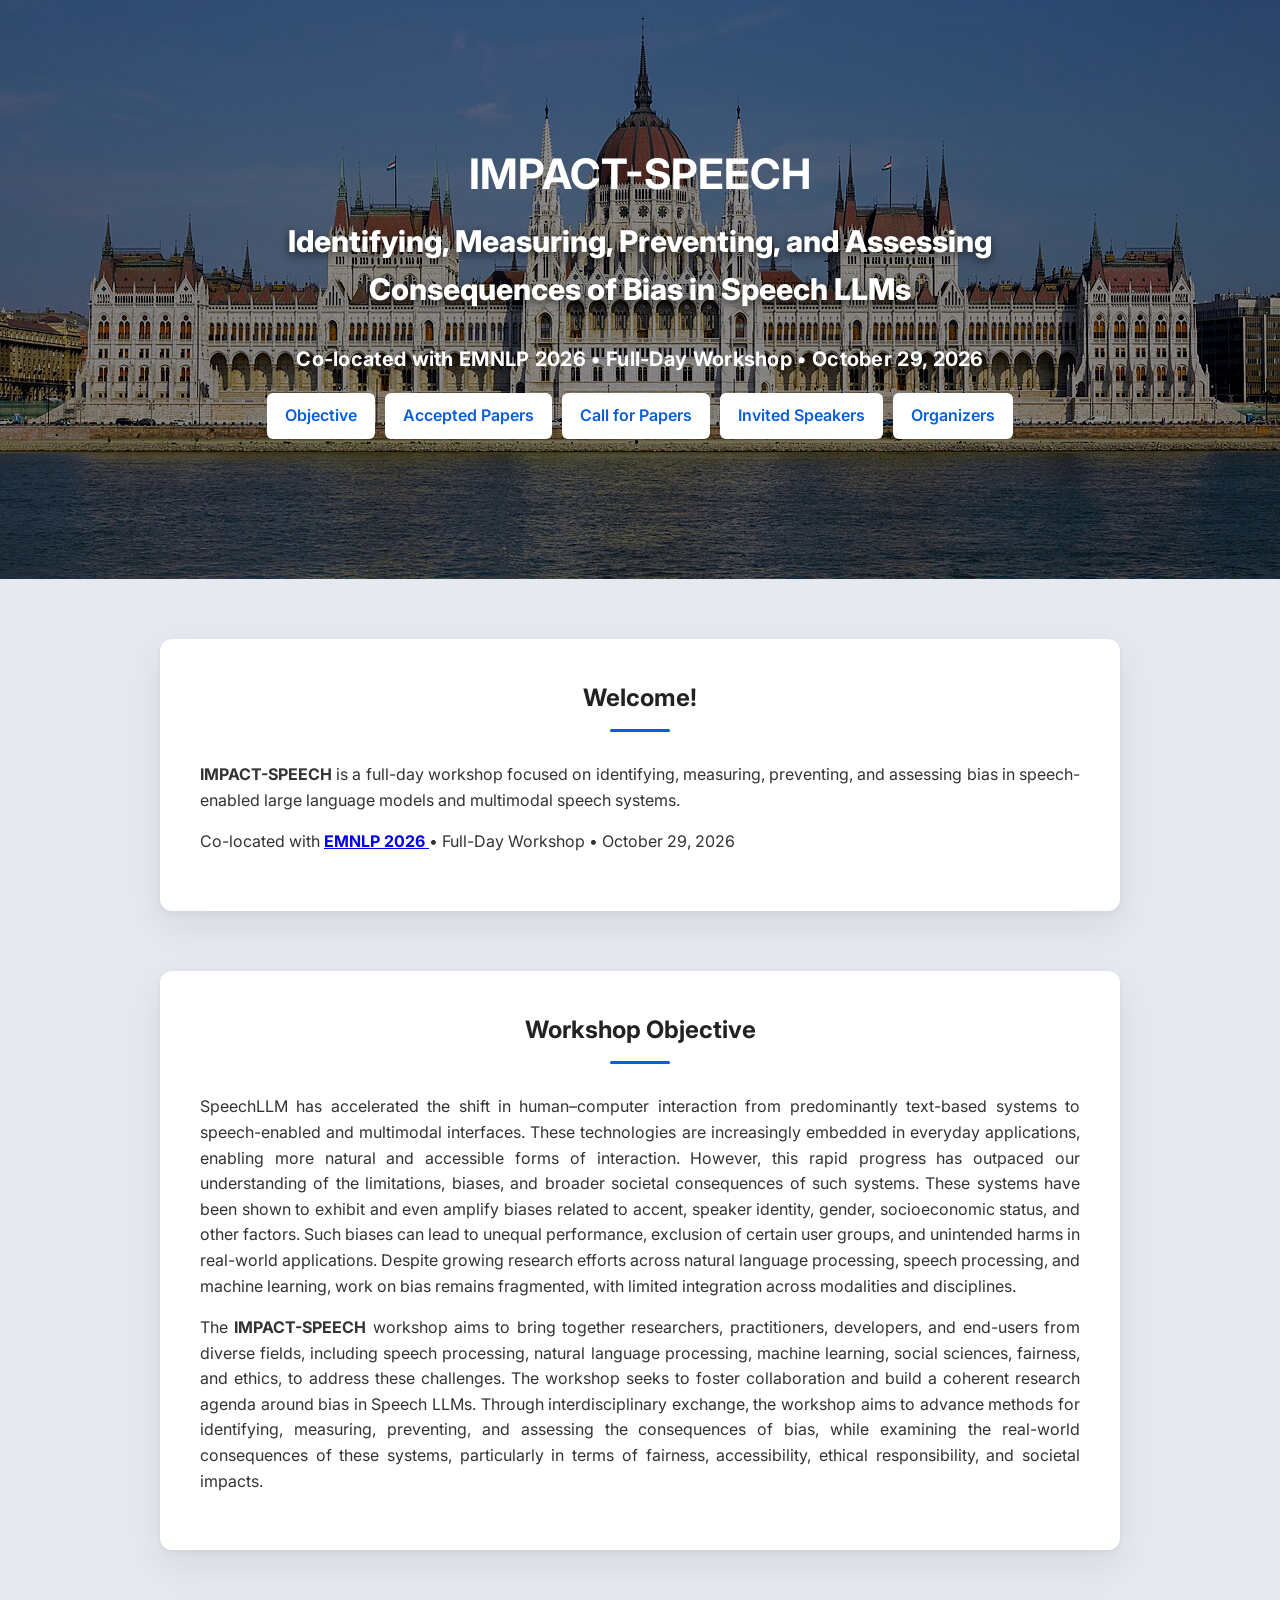
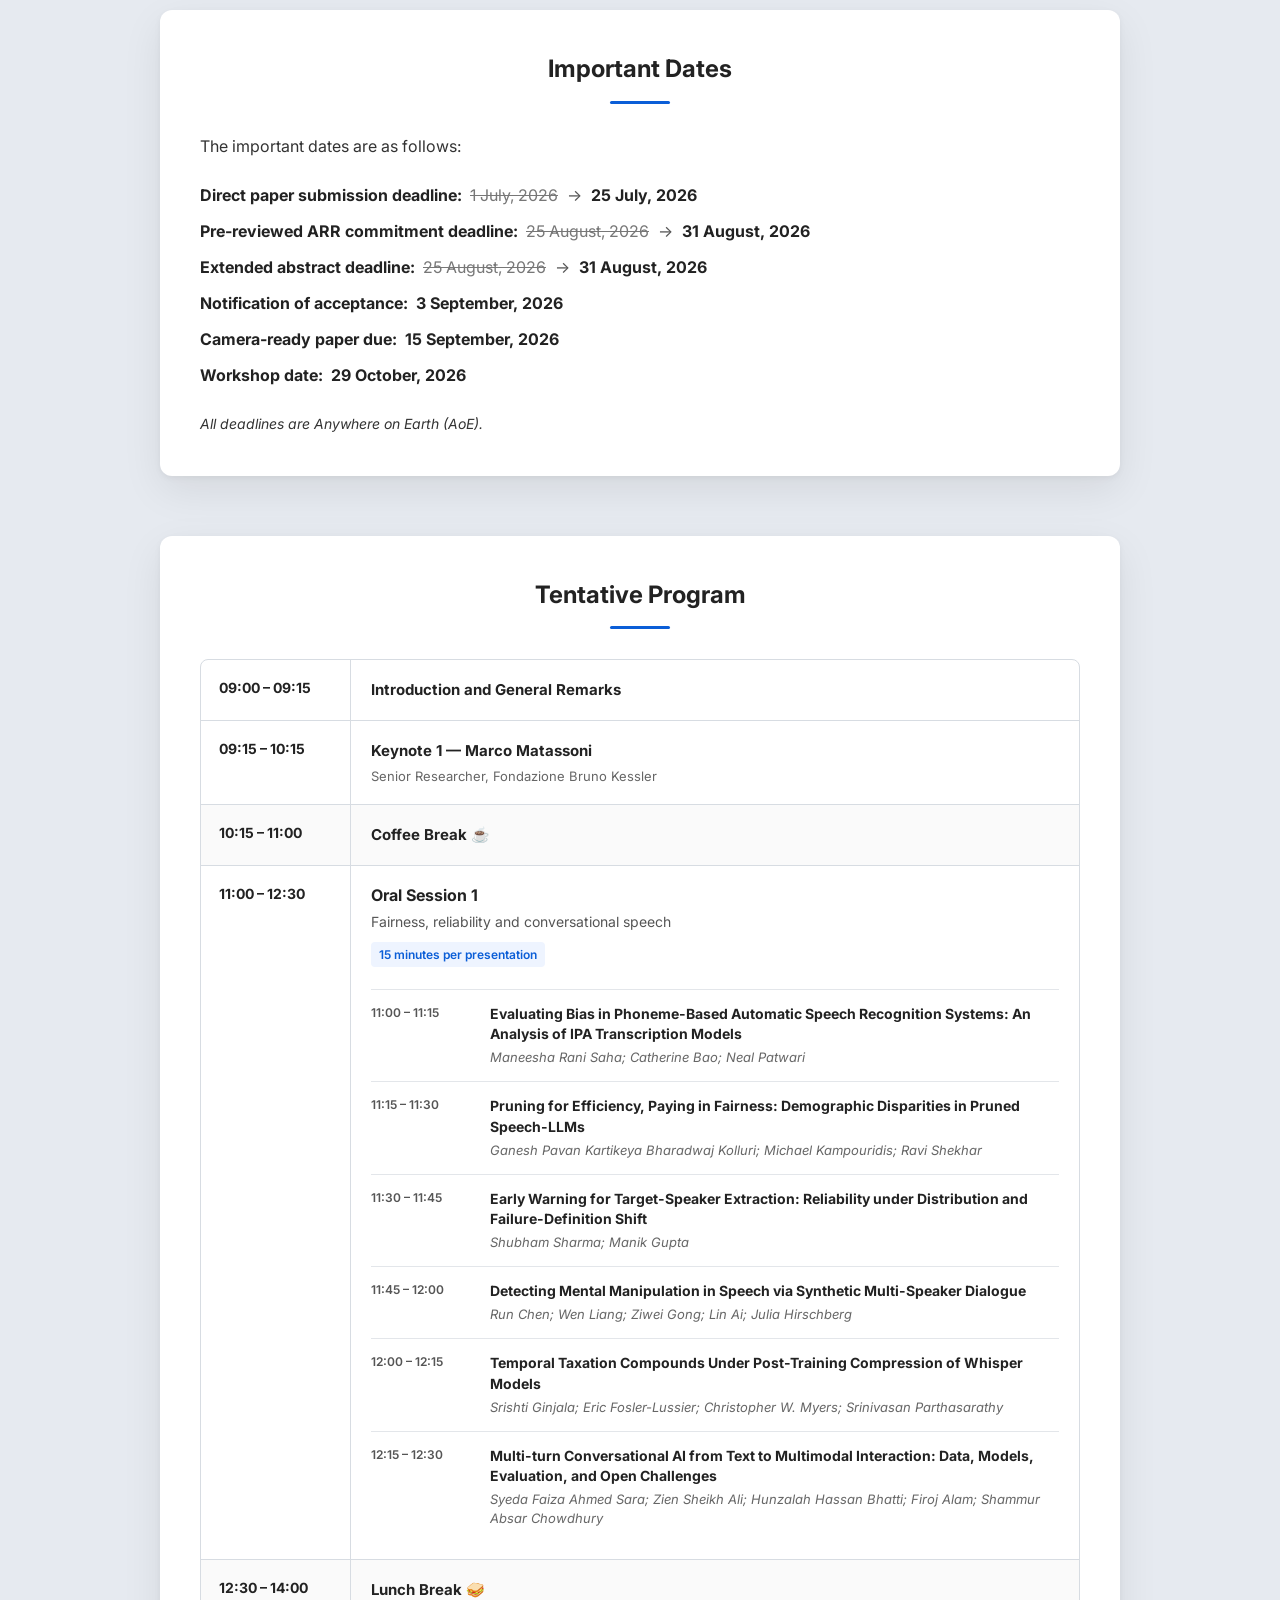
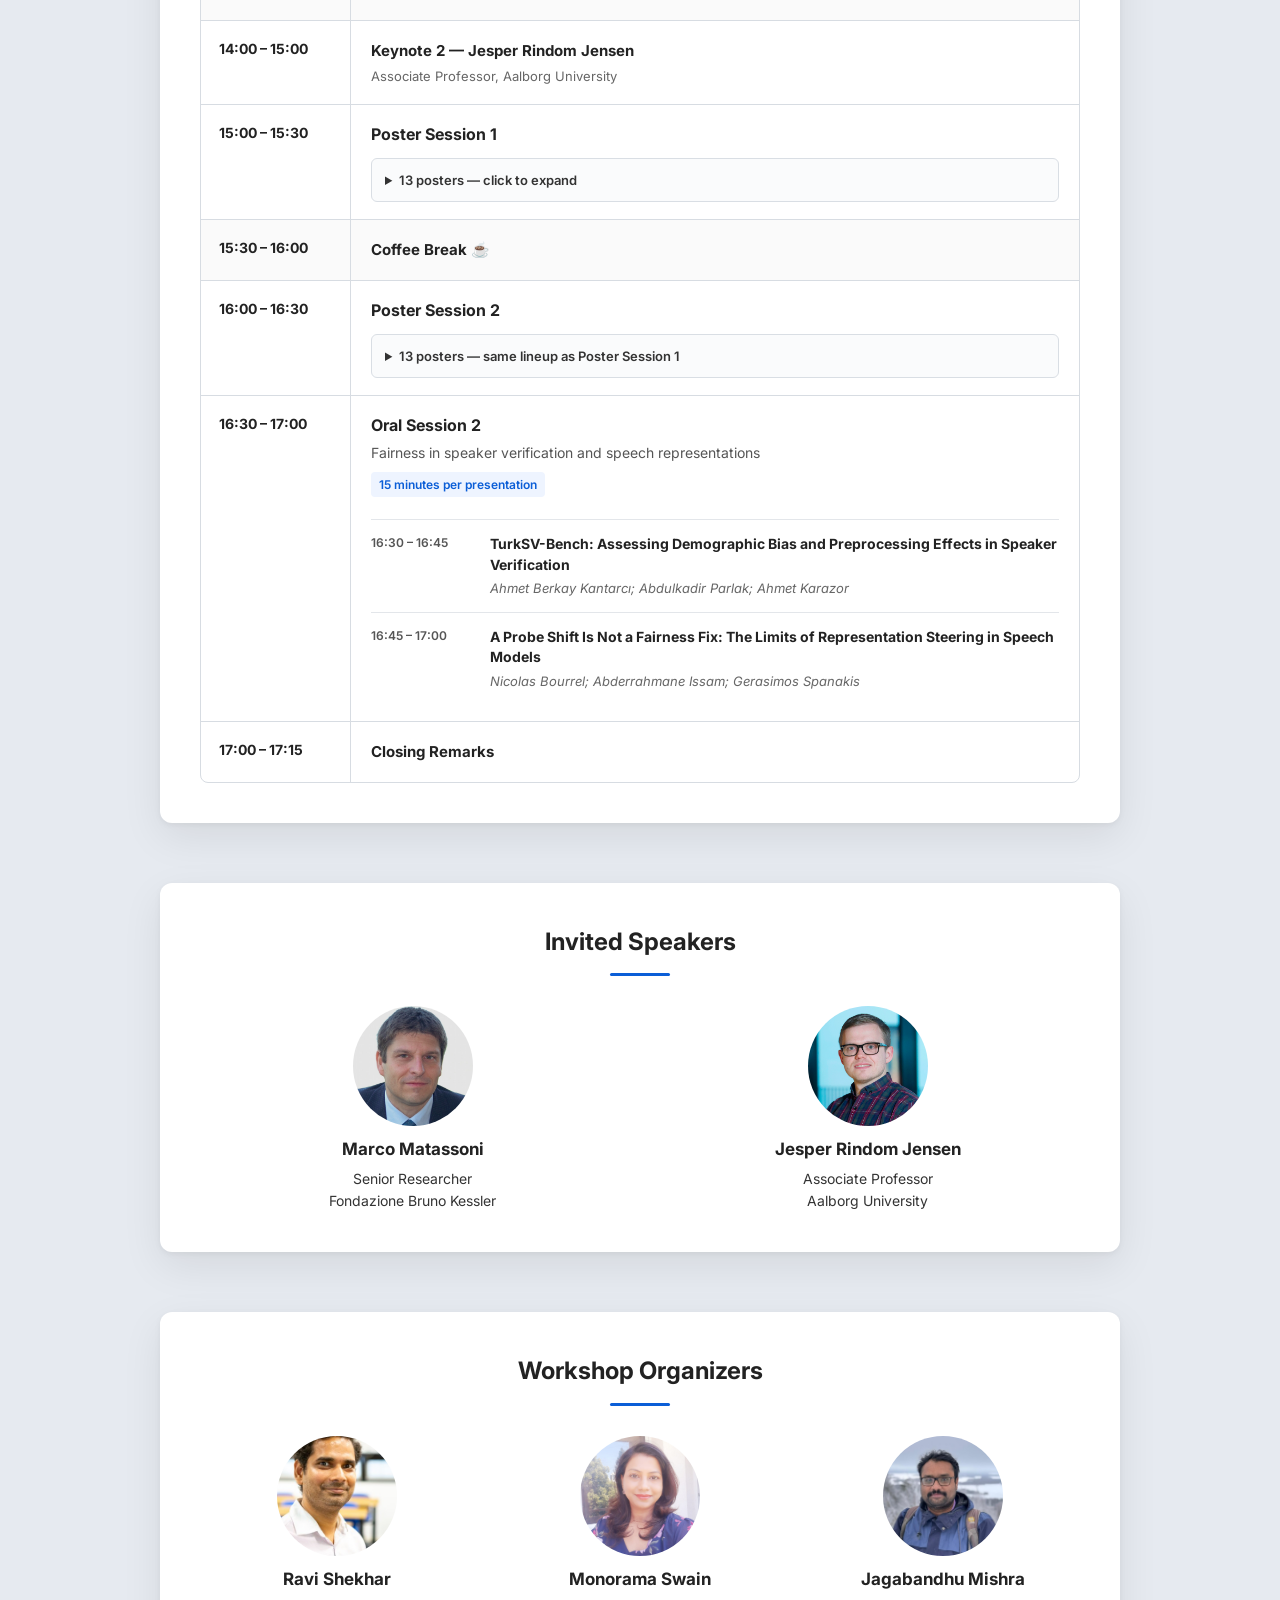
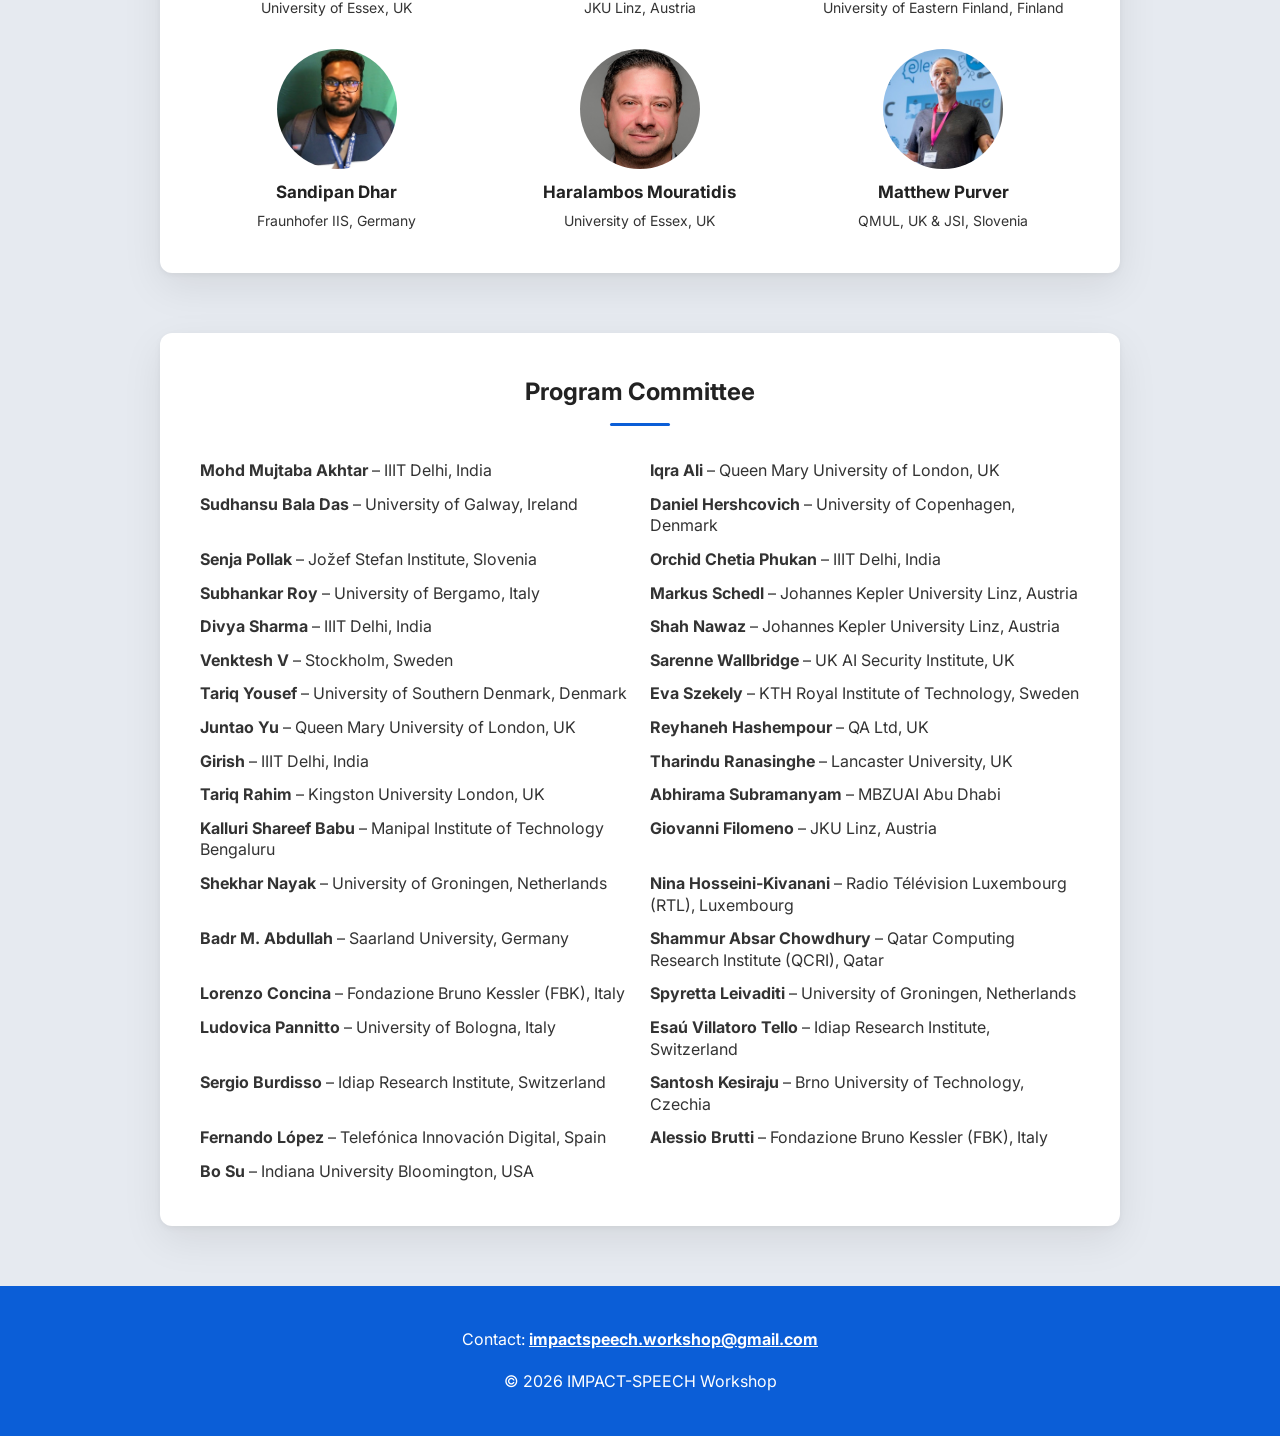
==== index.html @ 71de8454 "Update stylesheet version in index.html" ====
<!DOCTYPE html>
<html lang="en">

<head>
<meta charset="UTF-8">

<title>IMPACT-SPEECH Workshop</title>

<meta name="viewport" content="width=device-width, initial-scale=1.0">

<link
href="https://fonts.googleapis.com/css2?family=Inter:wght@300;400;500;600;700;800;900&display=swap"
rel="stylesheet">

<link rel="stylesheet" href="css/style.css?v=20261014-final-simple-speakers">
</head>


<body>


<!-- ========================================================= -->
<!-- HERO -->
<!-- ========================================================= -->

<header class="hero">

<div class="hero-content">

<h1>IMPACT-SPEECH</h1>

<h2>
Identifying, Measuring, Preventing, and Assessing<br>
Consequences of Bias in Speech LLMs
</h2>

<p class="hero-sub">

Co-located with

<a href="https://2026.emnlp.org/" target="_blank">
EMNLP 2026
</a>

• Full-Day Workshop • October 29, 2026

</p>


<div class="hero-buttons">

<a href="#objective" class="btn">
Objective
</a>

<a href="accepted-papers.html" class="btn">
Accepted Papers
</a>

<a href="call-for-papers.html" class="btn">
Call for Papers
</a>

<a href="#speakers" class="btn">
Invited Speakers
</a>

<a href="#organizers" class="btn">
Organizers
</a>

</div>

</div>

</header>



<!-- ========================================================= -->
<!-- WELCOME -->
<!-- ========================================================= -->

<section class="section">

<div class="section-inner">

<h2>Welcome!</h2>

<p>

<strong>IMPACT-SPEECH</strong> is a full-day workshop focused on
identifying, measuring, preventing, and assessing bias in speech-enabled
large language models and multimodal speech systems.

</p>


<p class="emnlp">

Co-located with

<strong>

<a href="https://2026.emnlp.org/" target="_blank">
EMNLP 2026
</a>

</strong>

• Full-Day Workshop • October 29, 2026

</p>

</div>

</section>



<!-- ========================================================= -->
<!-- WORKSHOP OBJECTIVE -->
<!-- ========================================================= -->

<section class="section" id="objective">

<div class="section-inner">

<h2>Workshop Objective</h2>

<p>

SpeechLLM has accelerated the shift in human–computer interaction from
predominantly text-based systems to speech-enabled and multimodal interfaces.
These technologies are increasingly embedded in everyday applications,
enabling more natural and accessible forms of interaction.

However, this rapid progress has outpaced our understanding of the limitations,
biases, and broader societal consequences of such systems.

These systems have been shown to exhibit and even amplify biases related to
accent, speaker identity, gender, socioeconomic status, and other factors.
Such biases can lead to unequal performance, exclusion of certain user groups,
and unintended harms in real-world applications.

Despite growing research efforts across natural language processing,
speech processing, and machine learning, work on bias remains fragmented,
with limited integration across modalities and disciplines.

</p>


<p>

The <strong>IMPACT-SPEECH</strong> workshop aims to bring together
researchers, practitioners, developers, and end-users from diverse fields,
including speech processing, natural language processing, machine learning,
social sciences, fairness, and ethics, to address these challenges.

The workshop seeks to foster collaboration and build a coherent research
agenda around bias in Speech LLMs.

Through interdisciplinary exchange, the workshop aims to advance methods for
identifying, measuring, preventing, and assessing the consequences of bias,
while examining the real-world consequences of these systems, particularly
in terms of fairness, accessibility, ethical responsibility, and societal impacts.

</p>

</div>

</section>



<!-- ========================================================= -->
<!-- IMPORTANT DATES -->
<!-- ========================================================= -->

<section class="section" id="dates">

<div class="section-inner">

<h2>Important Dates</h2>

<p class="dates-intro">
The important dates are as follows:
</p>


<div class="important-dates">


<div class="date-line">

<strong>Direct paper submission deadline:</strong>

<span>
<s>1 July, 2026</s>
<span class="date-arrow">→</span>
<strong>25 July, 2026</strong>
</span>

</div>


<div class="date-line">

<strong>Pre-reviewed ARR commitment deadline:</strong>

<span>
<s>25 August, 2026</s>
<span class="date-arrow">→</span>
<strong>31 August, 2026</strong>
</span>

</div>


<div class="date-line">

<strong>Extended abstract deadline:</strong>

<span>
<s>25 August, 2026</s>
<span class="date-arrow">→</span>
<strong>31 August, 2026</strong>
</span>

</div>


<div class="date-line">

<strong>Notification of acceptance:</strong>

<span>
<strong>3 September, 2026</strong>
</span>

</div>


<div class="date-line">

<strong>Camera-ready paper due:</strong>

<span>
<strong>15 September, 2026</strong>
</span>

</div>


<div class="date-line">

<strong>Workshop date:</strong>

<span>
<strong>29 October, 2026</strong>
</span>

</div>


</div>


<p class="dates-note">
All deadlines are Anywhere on Earth (AoE).
</p>

</div>

</section>



<!-- ========================================================= -->
<!-- TENTATIVE PROGRAM -->
<!-- ========================================================= -->

<section class="section program-section" id="program">

<div class="section-inner">

<h2>Tentative Program</h2>


<div class="program-table">


<!-- 09:00 -->

<div class="program-row">

<div class="program-time">
09:00 – 09:15
</div>

<div class="program-event">

<strong>
Introduction and General Remarks
</strong>

</div>

</div>



<!-- KEYNOTE 1 -->

<div class="program-row">

<div class="program-time">
09:15 – 10:15
</div>

<div class="program-event">

<strong>
Keynote 1 — Marco Matassoni
</strong>

<div class="program-meta">
Senior Researcher, Fondazione Bruno Kessler
</div>

</div>

</div>



<!-- COFFEE -->

<div class="program-row program-break">

<div class="program-time">
10:15 – 11:00
</div>

<div class="program-event">

<strong>
Coffee Break ☕
</strong>

</div>

</div>



<!-- ORAL SESSION 1 -->

<div class="program-row">

<div class="program-time">
11:00 – 12:30
</div>

<div class="program-event">

<div class="session-title">
Oral Session 1
</div>

<div class="session-description">
Fairness, reliability and conversational speech
</div>

<div class="session-note">
15 minutes per presentation
</div>



<div class="oral-list">


<div class="oral-item">

<div class="oral-time">
11:00 – 11:15
</div>

<div class="oral-details">

<strong>
Evaluating Bias in Phoneme-Based Automatic Speech Recognition Systems:
An Analysis of IPA Transcription Models
</strong>

<span>
Maneesha Rani Saha; Catherine Bao; Neal Patwari
</span>

</div>

</div>



<div class="oral-item">

<div class="oral-time">
11:15 – 11:30
</div>

<div class="oral-details">

<strong>
Pruning for Efficiency, Paying in Fairness:
Demographic Disparities in Pruned Speech-LLMs
</strong>

<span>
Ganesh Pavan Kartikeya Bharadwaj Kolluri;
Michael Kampouridis; Ravi Shekhar
</span>

</div>

</div>



<div class="oral-item">

<div class="oral-time">
11:30 – 11:45
</div>

<div class="oral-details">

<strong>
Early Warning for Target-Speaker Extraction:
Reliability under Distribution and Failure-Definition Shift
</strong>

<span>
Shubham Sharma; Manik Gupta
</span>

</div>

</div>



<div class="oral-item">

<div class="oral-time">
11:45 – 12:00
</div>

<div class="oral-details">

<strong>
Detecting Mental Manipulation in Speech via Synthetic Multi-Speaker Dialogue
</strong>

<span>
Run Chen; Wen Liang; Ziwei Gong; Lin Ai; Julia Hirschberg
</span>

</div>

</div>



<div class="oral-item">

<div class="oral-time">
12:00 – 12:15
</div>

<div class="oral-details">

<strong>
Temporal Taxation Compounds Under Post-Training Compression of Whisper Models
</strong>

<span>
Srishti Ginjala; Eric Fosler-Lussier;
Christopher W. Myers; Srinivasan Parthasarathy
</span>

</div>

</div>



<div class="oral-item">

<div class="oral-time">
12:15 – 12:30
</div>

<div class="oral-details">

<strong>
Multi-turn Conversational AI from Text to Multimodal Interaction:
Data, Models, Evaluation, and Open Challenges
</strong>

<span>
Syeda Faiza Ahmed Sara; Zien Sheikh Ali;
Hunzalah Hassan Bhatti; Firoj Alam;
Shammur Absar Chowdhury
</span>

</div>

</div>


</div>

</div>

</div>



<!-- LUNCH -->

<div class="program-row program-break">

<div class="program-time">
12:30 – 14:00
</div>

<div class="program-event">

<strong>
Lunch Break 🥪
</strong>

</div>

</div>



<!-- KEYNOTE 2 -->

<div class="program-row">

<div class="program-time">
14:00 – 15:00
</div>

<div class="program-event">

<strong>
Keynote 2 — Jesper Rindom Jensen
</strong>

<div class="program-meta">
Associate Professor, Aalborg University
</div>

</div>

</div>



<!-- POSTER 1 -->

<div class="program-row">

<div class="program-time">
15:00 – 15:30
</div>

<div class="program-event">

<div class="session-title">
Poster Session 1
</div>


<details class="poster-box">

<summary>
13 posters — click to expand
</summary>


<div class="poster-content">


<div class="poster-paper">

<strong>
Can Large Audio-Language Models Ignore Multilingual Distractors?
An Evaluation of Their Selective Auditory Attention Capabilities
</strong>

<span>
Heejoon Koo
</span>

</div>


<div class="poster-paper">

<strong>
AIP-Speech: Auditing Speech LLM Robustness to Background Interference
</strong>

<span>
Aiden Dsouza; Shreyansh Mishra; Yashraj Suneja;
Rohan Swain; Samyak Borkar; Arjun Jaishankar; Tanmay Urade
</span>

</div>


<div class="poster-paper">

<strong>
When How You Speak Changes What Models Refuse:
Investigating Prosody-Conditioned Safety Divergence in Audio-Language Models
</strong>

<span>
Akash Das; Ishan Roy
</span>

</div>


<div class="poster-paper">

<strong>
What Drives Dialectal Jailbreaks?
An Ablation of Surface Form, Cultural Framing, and Strategy Banks
</strong>

<span>
Qingyang Xu
</span>

</div>


<div class="poster-paper">

<strong>
KanAdapter: A Kolmogorov-Arnold Network-based Plug-and-Play Module
for Efficient Fine-tuning of Foundation Speech Models
</strong>

<span>
Tuan Dat Phuong
</span>

</div>


<div class="poster-paper">

<strong>
Zero-Shot Spoken Language Understanding with SLAM-ASR:
What Do Monolingual ASR-Trained Linear Projectors Enable?
</strong>

<span>
Edwin Arkel Rios; Sneh Sourabh; Jocelyn Zaruma;
Girish Ewoorkar; Julian Mack; Bo-Cheng Lai
</span>

</div>


<div class="poster-paper">

<strong>
Auditing Spoken Correction Uptake and Retention in Speech LLMs
</strong>

<span>
Yoonhyuk Choi
</span>

</div>


<div class="poster-paper">

<strong>
Lost in Compression:
Calibration Bias and the Accent-WER Gap in Speech LLMs
</strong>

<span>
Angad Ripudaman Singh Bajwa
</span>

</div>


<div class="poster-paper">

<strong>
Responsible Benchmarking of Fairness for Automatic Speech Recognition
</strong>

<span>
Felix Herron; Ange Richard; François Portet;
Alexandre Allauzen; Solange Rossato
</span>

</div>


<div class="poster-paper">

<strong>
Dialect Gaps in Tamil Speech Recognition:
A Paired Evaluation of Erode and Common Spoken Tamil
</strong>

<span>
Dharunish Yugeswardeenoo
</span>

</div>


<div class="poster-paper">

<strong>
Evaluating WhisperX Transcriptions of Korean Child-Directed Speech
through Linguistic Analysis
</strong>

<span>
Ioana Buhnila; Jiho Lee; Sung Hyu Chon;
Jae-Hun Jung; Eon-Suk Ko
</span>

</div>


<div class="poster-paper">

<strong>
Personalization Without Stereotyping:
Do Speech LLMs Know When to Turn a Deaf Ear?
</strong>

<span>
Kshitij Ambilduke; Caroline Brun; Thibaut Thonet;
Vassilina Nikoulina; Marcely Zanon Boito
</span>

</div>


<div class="poster-paper">

<strong>
Steering ASR systems towards domain adaptation and personalization
</strong>

<span>
Felix Herron; Alex Colagrande; Solange Rossato;
François Portet; Alexandre Allauzen; Chuyan Li
</span>

</div>


</div>

</details>

</div>

</div>



<!-- COFFEE -->

<div class="program-row program-break">

<div class="program-time">
15:30 – 16:00
</div>

<div class="program-event">

<strong>
Coffee Break ☕
</strong>

</div>

</div>



<!-- POSTER SESSION 2 -->

<div class="program-row">

<div class="program-time">
16:00 – 16:30
</div>

<div class="program-event">

<div class="session-title">
Poster Session 2
</div>

<details class="poster-box">

<summary>
13 posters — same lineup as Poster Session 1
</summary>

<div class="poster-content">

<p class="poster-session-note">
The same accepted poster papers will be presented during Poster Session 2.
</p>

</div>

</details>

</div>

</div>



<!-- ORAL SESSION 2 -->

<div class="program-row">

<div class="program-time">
16:30 – 17:00
</div>

<div class="program-event">

<div class="session-title">
Oral Session 2
</div>

<div class="session-description">
Fairness in speaker verification and speech representations
</div>

<div class="session-note">
15 minutes per presentation
</div>


<div class="oral-list">


<div class="oral-item">

<div class="oral-time">
16:30 – 16:45
</div>

<div class="oral-details">

<strong>
TurkSV-Bench:
Assessing Demographic Bias and Preprocessing Effects in Speaker Verification
</strong>

<span>
Ahmet Berkay Kantarcı; Abdulkadir Parlak; Ahmet Karazor
</span>

</div>

</div>



<div class="oral-item">

<div class="oral-time">
16:45 – 17:00
</div>

<div class="oral-details">

<strong>
A Probe Shift Is Not a Fairness Fix:
The Limits of Representation Steering in Speech Models
</strong>

<span>
Nicolas Bourrel; Abderrahmane Issam; Gerasimos Spanakis
</span>

</div>

</div>


</div>

</div>

</div>



<!-- CLOSING -->

<div class="program-row">

<div class="program-time">
17:00 – 17:15
</div>

<div class="program-event">

<strong>
Closing Remarks
</strong>

</div>

</div>


</div>

</div>

</section>




<!-- ========================================================= -->
<!-- INVITED SPEAKERS -->
<!-- ========================================================= -->

<section class="section" id="speakers">

<div class="section-inner">

<h2>Invited Speakers</h2>

<div class="grid">

<!-- Marco Matassoni -->
<div class="speaker">
<a href="https://speechtek.fbk.eu/author/marco/" target="_blank">
<img src="images/marco_matassoni.jpg" alt="Marco Matassoni">
<h3>Marco Matassoni</h3>
</a>
<p>Senior Researcher<br>Fondazione Bruno Kessler</p>
</div>

<!-- Jesper Rindom Jensen -->
<div class="speaker">
<a href="https://jesperrj.blog.aau.dk/" target="_blank">
<img src="images/jesper_jensen.jpg" alt="Jesper Rindom Jensen">
<h3>Jesper Rindom Jensen</h3>
</a>
<p>Associate Professor<br>Aalborg University</p>
</div>

</div>
</div>
</section>

<!-- ========================================================= -->
<!-- ORGANIZERS -->
<!-- ========================================================= -->

<section class="section" id="organizers">

<div class="section-inner">

<h2>Workshop Organizers</h2>

<div class="grid">


<div class="speaker">

<a
href="https://www.essex.ac.uk/people/SHEKH52208/Ravi-Shekhar"
target="_blank">

<img
src="images/ravi_shekhar.jpg"
alt="Ravi Shekhar">

<h3>Ravi Shekhar</h3>

</a>

<p>
University of Essex, UK
</p>

</div>



<div class="speaker">

<a
href="https://www.jku.at/en/institute-of-computational-perception/about-us/people/monorama-swain/"
target="_blank">

<img
src="images/Mono___.jpg"
alt="Monorama Swain">

<h3>Monorama Swain</h3>

</a>

<p>
JKU Linz, Austria
</p>

</div>



<div class="speaker">

<a
href="https://uefconnect.uef.fi/en/jagabandhu.mishra/"
target="_blank">

<img
src="images/jagabandhu_mishra.jpg"
alt="Jagabandhu Mishra">

<h3>Jagabandhu Mishra</h3>

</a>

<p>
University of Eastern Finland, Finland
</p>

</div>



<div class="speaker">

<a
href="https://sites.google.com/view/sandipan1994/home"
target="_blank">

<img
src="images/sandipan_dhar.jpg"
alt="Sandipan Dhar">

<h3>Sandipan Dhar</h3>

</a>

<p>
Fraunhofer IIS, Germany
</p>

</div>



<div class="speaker">

<a
href="https://www.essex.ac.uk/people/MOURA85708/Haris-Mouratidis"
target="_blank">

<img
src="images/haralambos_mouratidis.jpg"
alt="Haralambos Mouratidis">

<h3>Haralambos Mouratidis</h3>

</a>

<p>
University of Essex, UK
</p>

</div>



<div class="speaker">

<a
href="https://www.qmul.ac.uk/eecs/people/profiles/purvermatthew.html"
target="_blank">

<img
src="images/matthew_purver.jpg"
alt="Matthew Purver">

<h3>Matthew Purver</h3>

</a>

<p>
QMUL, UK &amp; JSI, Slovenia
</p>

</div>


</div>

</div>

</section>



<!-- ========================================================= -->
<!-- PROGRAM COMMITTEE -->
<!-- ========================================================= -->

<section class="section">

<div class="section-inner">

<h2>Program Committee</h2>

<div class="pc-grid">

<p><strong>Mohd Mujtaba Akhtar</strong> – IIIT Delhi, India</p>

<p><strong>Iqra Ali</strong> – Queen Mary University of London, UK</p>

<p><strong>Sudhansu Bala Das</strong> – University of Galway, Ireland</p>

<p><strong>Daniel Hershcovich</strong> – University of Copenhagen, Denmark</p>

<p><strong>Senja Pollak</strong> – Jožef Stefan Institute, Slovenia</p>

<p><strong>Orchid Chetia Phukan</strong> – IIIT Delhi, India</p>

<p><strong>Subhankar Roy</strong> – University of Bergamo, Italy</p>

<p><strong>Markus Schedl</strong> – Johannes Kepler University Linz, Austria</p>

<p><strong>Divya Sharma</strong> – IIIT Delhi, India</p>

<p><strong>Shah Nawaz</strong> – Johannes Kepler University Linz, Austria</p>

<p><strong>Venktesh V</strong> – Stockholm, Sweden</p>

<p><strong>Sarenne Wallbridge</strong> – UK AI Security Institute, UK</p>

<p><strong>Tariq Yousef</strong> – University of Southern Denmark, Denmark</p>

<p><strong>Eva Szekely</strong> – KTH Royal Institute of Technology, Sweden</p>

<p><strong>Juntao Yu</strong> – Queen Mary University of London, UK</p>

<p><strong>Reyhaneh Hashempour</strong> – QA Ltd, UK</p>

<p><strong>Girish</strong> – IIIT Delhi, India</p>

<p><strong>Tharindu Ranasinghe</strong> – Lancaster University, UK</p>

<p><strong>Tariq Rahim</strong> – Kingston University London, UK</p>

<p><strong>Abhirama Subramanyam</strong> – MBZUAI Abu Dhabi</p>

<p><strong>Kalluri Shareef Babu</strong> – Manipal Institute of Technology Bengaluru</p>

<p><strong>Giovanni Filomeno</strong> – JKU Linz, Austria</p>

<p><strong>Shekhar Nayak</strong> – University of Groningen, Netherlands</p>

<p><strong>Nina Hosseini-Kivanani</strong> – Radio Télévision Luxembourg (RTL), Luxembourg</p>

<p><strong>Badr M. Abdullah</strong> – Saarland University, Germany</p>

<p><strong>Shammur Absar Chowdhury</strong> – Qatar Computing Research Institute (QCRI), Qatar</p>

<p><strong>Lorenzo Concina</strong> – Fondazione Bruno Kessler (FBK), Italy</p>

<p><strong>Spyretta Leivaditi</strong> – University of Groningen, Netherlands</p>

<p><strong>Ludovica Pannitto</strong> – University of Bologna, Italy</p>

<p><strong>Esaú Villatoro Tello</strong> – Idiap Research Institute, Switzerland</p>

<p><strong>Sergio Burdisso</strong> – Idiap Research Institute, Switzerland</p>

<p><strong>Santosh Kesiraju</strong> – Brno University of Technology, Czechia</p>

<p><strong>Fernando López</strong> – Telefónica Innovación Digital, Spain</p>

<p><strong>Alessio Brutti</strong> – Fondazione Bruno Kessler (FBK), Italy</p>

<p><strong>Bo Su</strong> – Indiana University Bloomington, USA</p>

</div>

</div>

</section>



<!-- ========================================================= -->
<!-- FOOTER -->
<!-- ========================================================= -->

<footer>

<p>

Contact:

<strong>

<a href="mailto:impactspeech.workshop@gmail.com">
impactspeech.workshop@gmail.com
</a>

</strong>

</p>

<p>
© 2026 IMPACT-SPEECH Workshop
</p>

</footer>


</body>

</html>
---- css/style.css ----
/* ========================================================= */
/* GLOBAL */
/* ========================================================= */

*{
box-sizing:border-box;
}

html{
scroll-behavior:smooth;
}

body{
margin:0;
font-family:"Inter","Helvetica Neue",Arial,sans-serif;
line-height:1.6;
background:#e6eaf0;
color:#222;
}


/* ========================================================= */
/* HERO */
/* ========================================================= */

.hero{
position:relative;

background:
linear-gradient(rgba(0,0,0,0.45),rgba(0,0,0,0.45)),
url("../images/Budapest-Parliament-0001.jpg");

background-size:cover;
background-position:center;
background-repeat:no-repeat;

color:white;
text-align:center;

padding:140px 20px;
}

.hero-content{
max-width:900px;
margin:auto;
}

.hero h1{
font-size:42px;
margin:0 0 10px;
}

.hero h2{
font-weight:800;
max-width:900px;

margin:0 auto 30px;

font-size:30px;
color:white;

text-shadow:0 3px 8px rgba(0,0,0,0.6);
}

.hero-sub{
font-size:20px;
font-weight:700;

color:white;

margin-bottom:18px;

letter-spacing:0.3px;
}

.hero-sub a,
.hero-sub a:link,
.hero-sub a:visited{
color:white !important;
text-decoration:none;
font-weight:700;
}

.hero-sub a:hover{
color:white !important;
text-decoration:underline;
}


/* ========================================================= */
/* HERO BUTTONS */
/* ========================================================= */

.hero-buttons{
display:flex;
align-items:center;
justify-content:center;
flex-wrap:wrap;

gap:10px;
}

.hero-buttons .btn{
margin:0;
}

.btn{
display:inline-block;

padding:10px 18px;

background:white;
color:#0b5ed7;

border-radius:6px;

text-decoration:none;
font-weight:600;

transition:
transform 0.15s ease,
box-shadow 0.15s ease;
}

.btn:hover{
transform:translateY(-1px);

box-shadow:
0 4px 10px rgba(0,0,0,0.15);
}


/* ========================================================= */
/* PAGE HEADER */
/* ========================================================= */

.page-header{
max-width:1000px;

margin:55px auto 20px;

padding:0 20px;

text-align:center;
}

.page-header h1{
font-size:38px;
margin-bottom:10px;
}

.page-header p{
font-size:17px;
color:#555;
}


/* ========================================================= */
/* MAIN SECTIONS */
/* ========================================================= */

.section{
max-width:1000px;

margin:60px auto;

padding:0 20px;
}

.section-inner{
background:white;

padding:40px;

border-radius:12px;

box-shadow:
0 2px 6px rgba(0,0,0,0.05),
0 14px 40px rgba(0,0,0,0.08);
}


/* ========================================================= */
/* HEADINGS */
/* ========================================================= */

.section h2{
text-align:center;

margin-top:0;
margin-bottom:30px;
}

.section h2::after{
content:"";

display:block;

width:60px;
height:3px;

background:#0b5ed7;

margin:12px auto 0;

border-radius:2px;
}


/* ========================================================= */
/* TEXT */
/* ========================================================= */

.section p,
.section li{
color:#333;
}

.section-inner > p{
text-align:justify;
}

ul{
padding-left:22px;
margin:10px 0;
}

li{
margin-bottom:10px;
}


/* ========================================================= */
/* IMPORTANT DATES */
/* ========================================================= */

.dates-intro{
text-align:left !important;
margin-bottom:18px;
}

.important-dates{
width:100%;
}

.date-line{
display:flex;
align-items:baseline;

gap:8px;

padding:6px 0;

font-size:16px;
line-height:1.5;
}

.date-line > strong{
flex:0 0 auto;
}

.date-line > span{
display:inline;
}

.date-line s{
color:#777;
}

.date-arrow{
display:inline-block;

padding:0 5px;

color:#555;
}

.dates-note{
margin-top:20px !important;
margin-bottom:0;

font-style:italic;

font-size:14px;

text-align:left !important;
}


/* ========================================================= */
/* GRID */
/* ========================================================= */

.grid{
display:grid;

grid-template-columns:
repeat(auto-fit,minmax(220px,1fr));

gap:30px;
}


/* ========================================================= */
/* SPEAKER / ORGANIZER CARDS */
/* ========================================================= */

.speaker{
text-align:center;
}

.speaker img{
width:120px;
height:120px;

object-fit:cover;

border-radius:50%;

display:block;

margin:0 auto 10px;
}

.speaker h3{
margin:8px 0 4px;

font-size:17px;
}

.speaker p{
font-size:14px;

margin:0;

text-align:center !important;
}

.speaker a{
color:#222;
text-decoration:none;
}

.speaker a:hover h3{
color:#0b5ed7;
}


/* ========================================================= */
/* PROGRAM COMMITTEE */
/* ========================================================= */

.pc-grid{
display:grid;

grid-template-columns:
1fr 1fr;

gap:4px 20px;
}

.pc-grid p{
margin:4px 0;

line-height:1.35;

text-align:left !important;
}


/* ========================================================= */
/* ACCEPTED PAPERS PAGE */
/* ========================================================= */

.paper-list{
display:flex;

flex-direction:column;

gap:22px;
}

.paper{
padding-bottom:20px;

border-bottom:
1px solid #e1e4e8;

text-align:left;
}

.paper:last-child{
border-bottom:none;
}

.paper h3{
font-size:18px;

margin:0 0 6px;

line-height:1.45;
}

.paper p{
margin:0;

font-size:15px;

color:#555;

text-align:left !important;
}


/* ========================================================= */
/* PROGRAM TABLE */
/* ========================================================= */

.program-section .section-inner{
padding:40px;
}

.program-table{
width:100%;

border:
1px solid #d7dce2;

border-radius:8px;

overflow:hidden;

background:#fff;
}


/* individual schedule row */

.program-row{
display:grid;

grid-template-columns:
150px minmax(0,1fr);

border-bottom:
1px solid #d7dce2;
}

.program-row:last-child{
border-bottom:none;
}


/* left column */

.program-time{
padding:17px 18px;

font-size:14px;
font-weight:700;

line-height:1.5;

color:#222;

border-right:
1px solid #d7dce2;

white-space:nowrap;
}


/* right column */

.program-event{
min-width:0;

padding:17px 20px;

text-align:left;
}

.program-event > strong{
font-size:15px;

line-height:1.45;
}

.program-meta{
margin-top:3px;

font-size:13px;

color:#666;
}


/* break rows */

.program-break{
background:#fafafa;
}


/* ========================================================= */
/* SESSION TITLES */
/* ========================================================= */

.session-title{
font-size:16px;

font-weight:700;

margin-bottom:3px;
}

.session-description{
font-size:14px;

color:#555;

margin-bottom:4px;
}

.session-note{
display:inline-block;

margin-top:4px;
margin-bottom:14px;

padding:3px 8px;

font-size:12px;
font-weight:600;

color:#0b5ed7;

background:#eef4ff;

border-radius:4px;
}


/* ========================================================= */
/* ORAL PRESENTATIONS */
/* ========================================================= */

.oral-list{
margin-top:8px;
}

.oral-item{
display:grid;

grid-template-columns:
105px minmax(0,1fr);

gap:14px;

padding:14px 0;

border-top:
1px solid #e3e6ea;
}

.oral-time{
font-size:12px;

font-weight:600;

line-height:1.45;

color:#555;
}

.oral-details{
min-width:0;
}

.oral-details strong{
display:block;

font-size:14px;

line-height:1.45;

margin-bottom:4px;
}

.oral-details span{
display:block;

font-size:13px;

line-height:1.45;

color:#666;

font-style:italic;
}


/* ========================================================= */
/* POSTER SESSION */
/* ========================================================= */

.poster-box{
margin-top:10px;

border:
1px solid #d9dee4;

border-radius:6px;

background:#fafbfc;

overflow:hidden;
}

.poster-box summary{
padding:11px 13px;

cursor:pointer;

font-size:13px;
font-weight:600;

color:#333;

list-style-position:inside;
}

.poster-box[open] summary{
border-bottom:
1px solid #dfe3e8;
}

.poster-content{
background:white;
}

.poster-paper{
padding:13px 14px;

border-bottom:
1px solid #e7e9ec;
}

.poster-paper:last-child{
border-bottom:none;
}

.poster-paper strong{
display:block;

font-size:13px;

line-height:1.45;

margin-bottom:3px;
}

.poster-paper span{
display:block;

font-size:12px;

line-height:1.4;

color:#666;

font-style:italic;
}

.poster-session-note{
margin:0 !important;

padding:12px 14px;

font-size:13px;

text-align:left !important;
}


/* ========================================================= */
/* NEWS */
/* ========================================================= */

.news-item{
margin-bottom:16px;

text-align:left;
}

.news-date{
font-weight:700;

color:#0b5ed7;
}


/* ========================================================= */
/* BACK TO MAIN PAGE */
/* ========================================================= */

.back-home{
width:100%;

display:flex;

justify-content:center;
align-items:center;

margin:45px 0;
}

.back-home-btn{
display:inline-block;

padding:11px 22px;

background:#0b5ed7;
color:white;

border-radius:7px;

text-decoration:none;
font-weight:600;

box-shadow:
0 3px 8px rgba(0,0,0,0.10);

transition:
background 0.2s ease,
transform 0.15s ease;
}

.back-home-btn:link,
.back-home-btn:visited{
color:white;
}

.back-home-btn:hover{
background:#084298;

color:white;

transform:translateY(-1px);
}


/* ========================================================= */
/* FOOTER */
/* ========================================================= */

footer{
text-align:center;

padding:25px;

background:#0b5ed7;
color:white;

margin-top:20px;
}

footer p{
color:white;
}

footer a,
footer a:link,
footer a:visited{
color:white !important;

text-decoration:underline;
}

footer a:hover{
color:#e6e6e6 !important;
}


/* ========================================================= */
/* MOBILE */
/* ========================================================= */

@media(max-width:768px){


/* HERO */

.hero{
padding:80px 20px;
}

.hero h1{
font-size:30px;
}

.hero h2{
font-size:20px;
}

.hero-sub{
font-size:17px;
}


/* BUTTONS */

.hero-buttons{
gap:8px;
}

.btn{
padding:9px 14px;

font-size:14px;
}


/* SECTIONS */

.section{
margin:35px auto;

padding:0 14px;
}

.section-inner{
padding:25px;
}


/* PAGE HEADER */

.page-header{
margin-top:35px;
}

.page-header h1{
font-size:30px;
}


/* GRID */

.grid{
grid-template-columns:1fr;
}


/* PROGRAM COMMITTEE */

.pc-grid{
grid-template-columns:1fr;
}


/* IMPORTANT DATES */

.date-line{
display:block;

padding:7px 0;
}

.date-line > strong{
display:inline;
}

.date-line > span{
display:inline;
}


/* PROGRAM */

.program-section .section-inner{
padding:22px;
}

.program-row{
grid-template-columns:
110px minmax(0,1fr);
}

.program-time{
padding:14px 10px;

font-size:12px;
}

.program-event{
padding:14px;
}


/* ORAL PAPERS */

.oral-item{
grid-template-columns:1fr;

gap:3px;
}

.oral-time{
color:#0b5ed7;
}


/* BACK BUTTON */

.back-home{
margin:35px 0;
}

.back-home-btn{
padding:10px 18px;

font-size:14px;
}

}


/* ========================================================= */
/* SMALL MOBILE */
/* ========================================================= */

@media(max-width:520px){

.program-row{
display:block;
}

.program-time{
border-right:none;

border-bottom:
1px solid #eef0f2;

padding:10px 14px 4px;

color:#0b5ed7;
}

.program-event{
padding:10px 14px 16px;
}

.date-line{
font-size:14px;
}

}
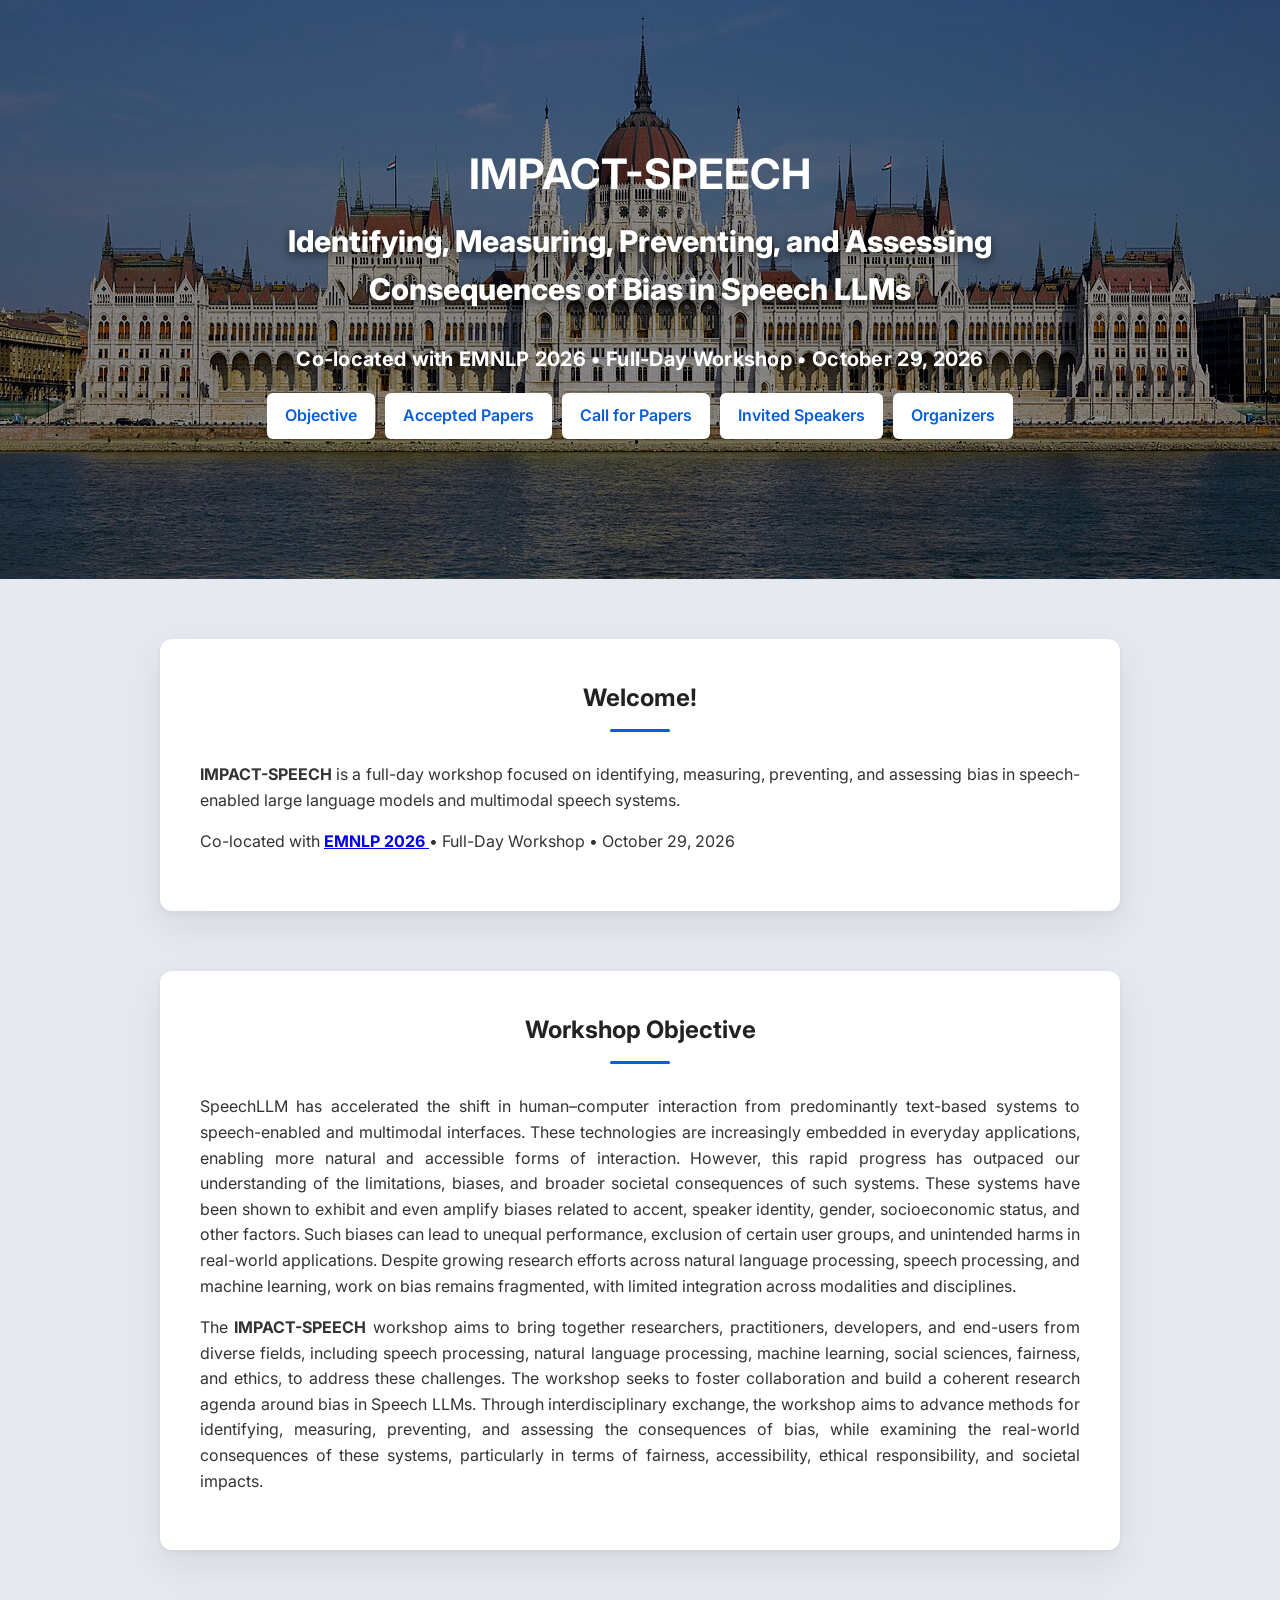
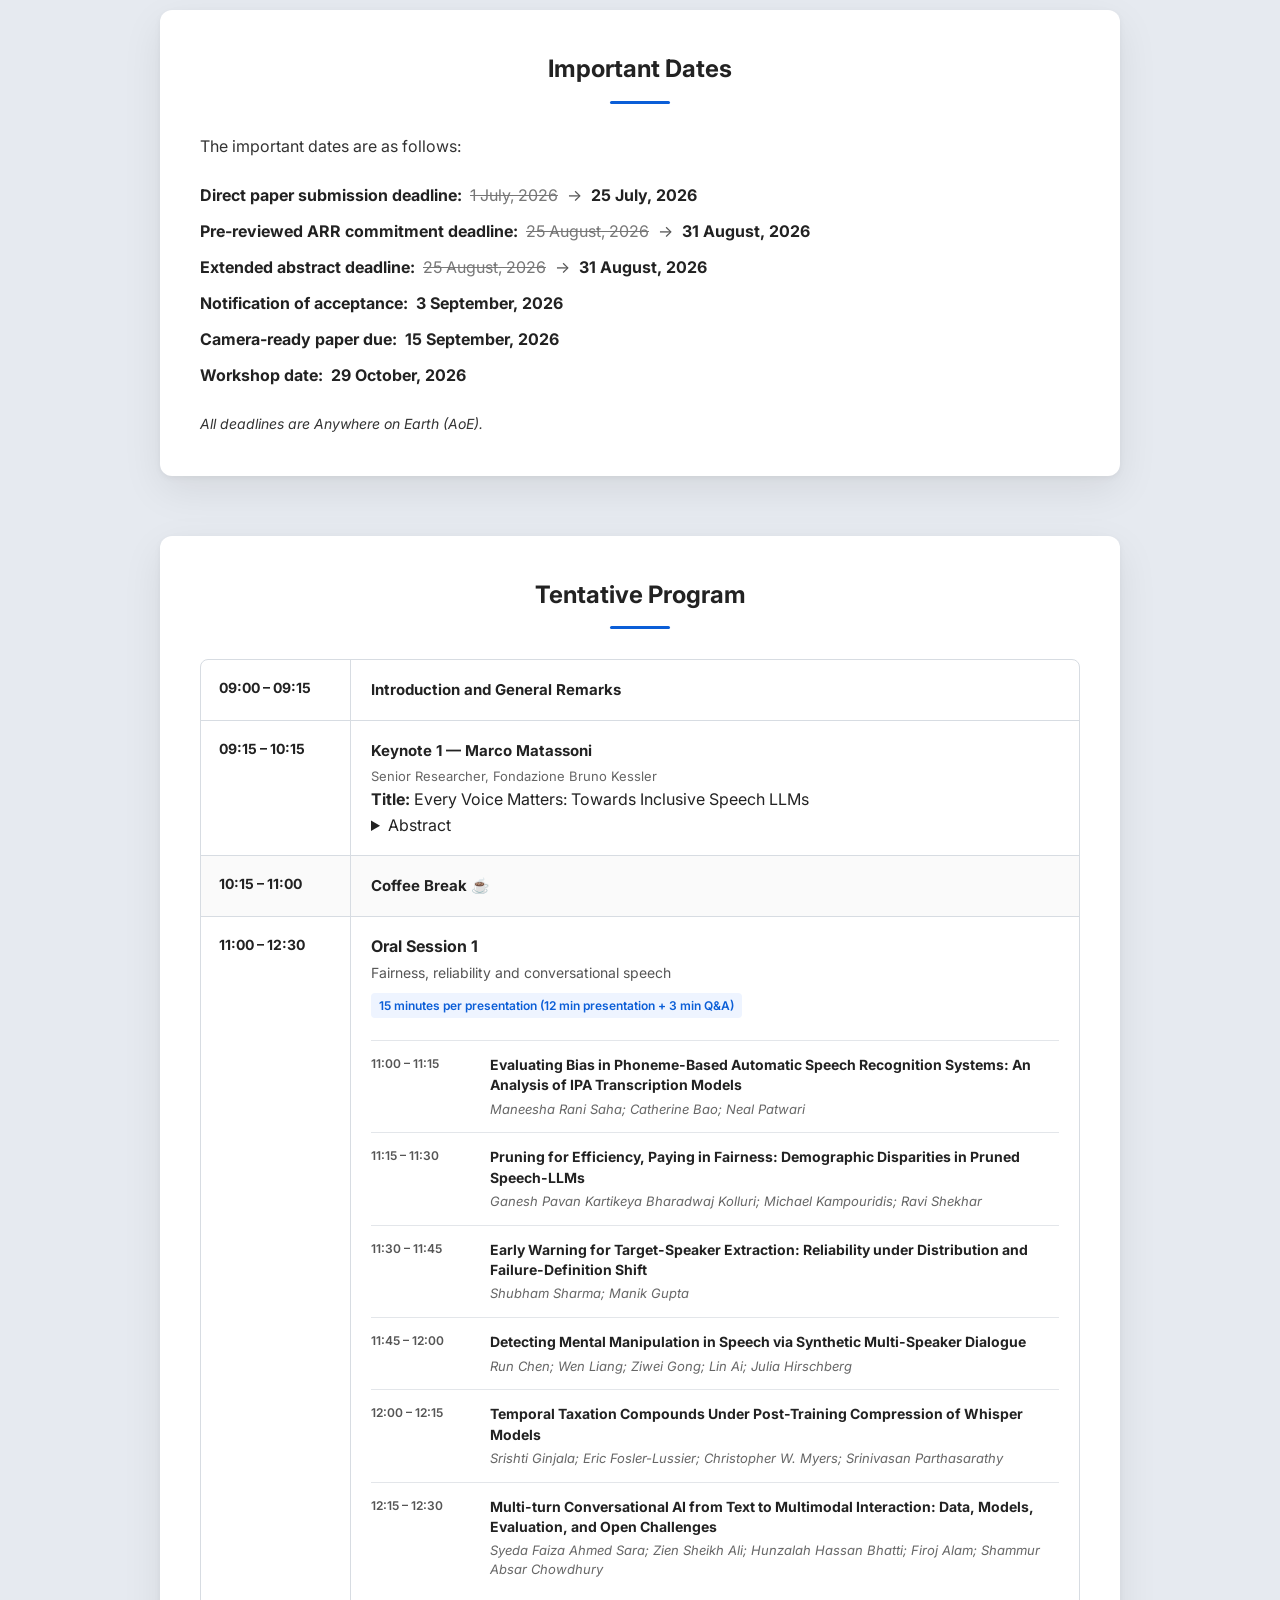
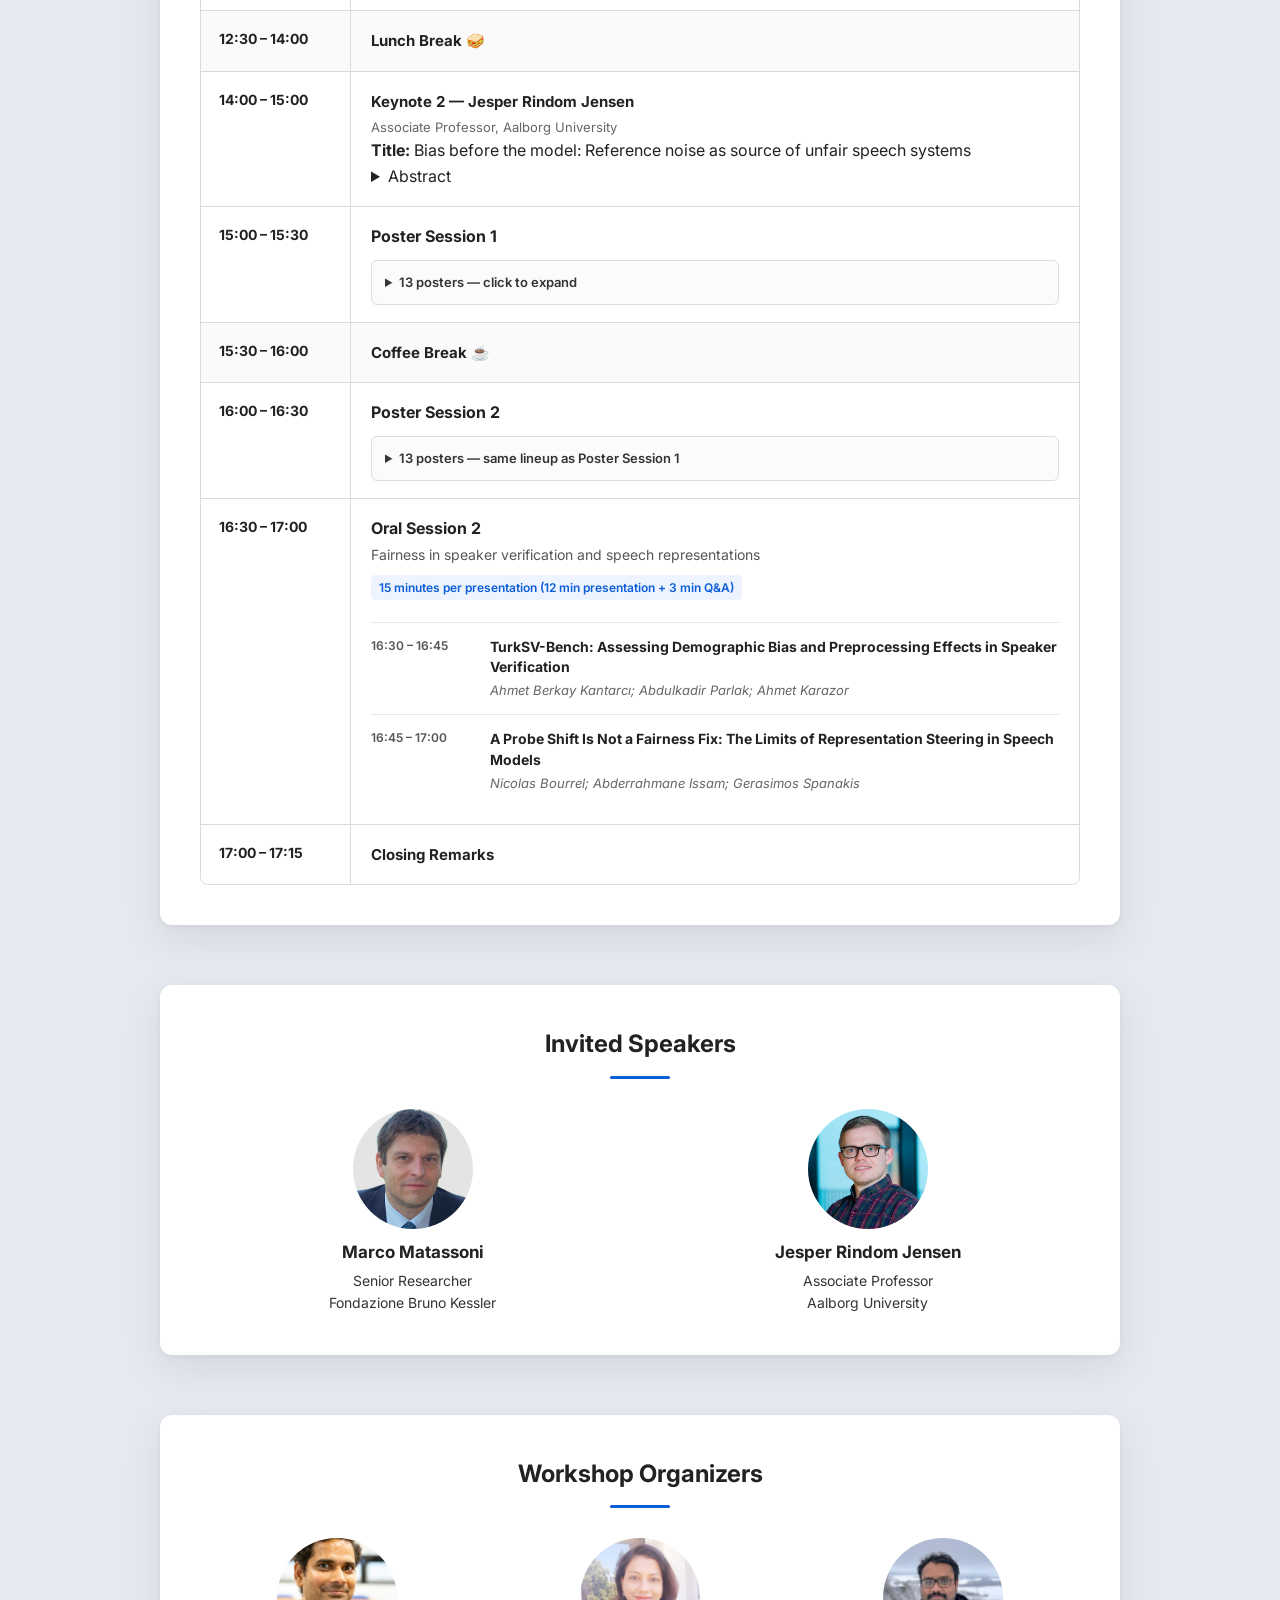
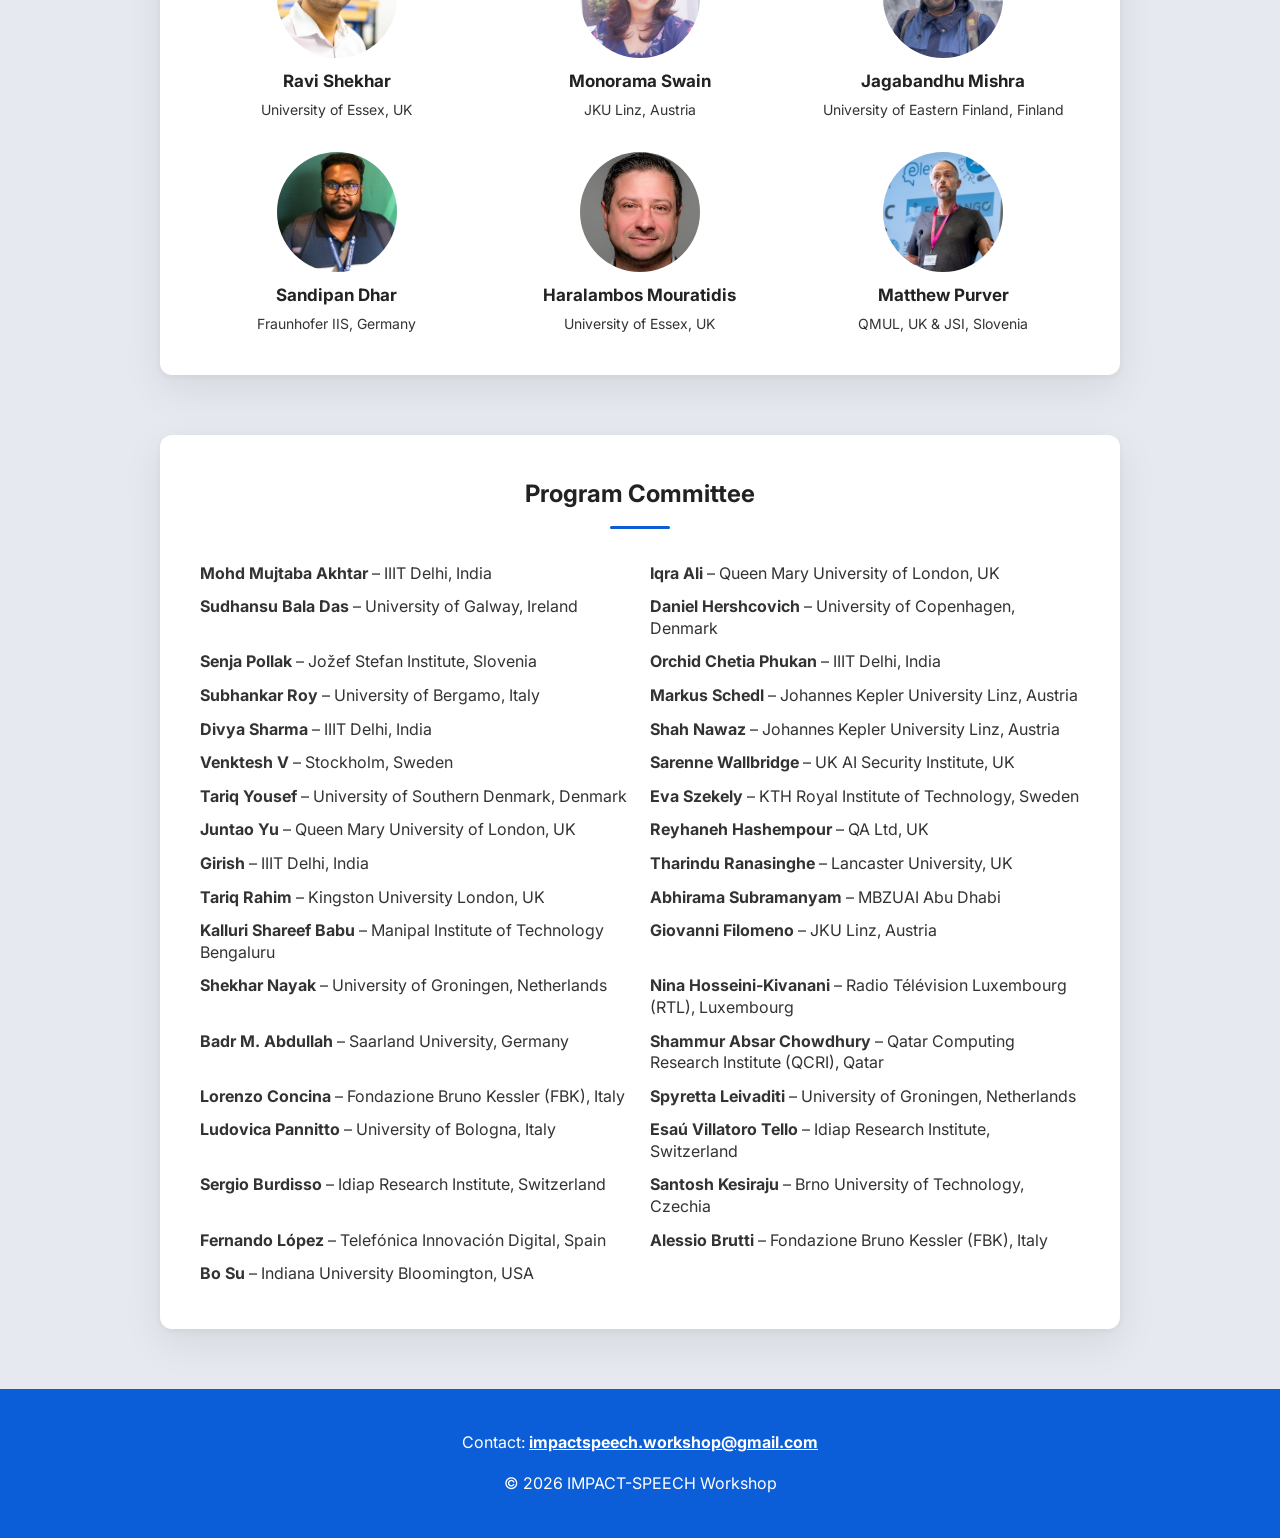
==== commit b23a7b25: "Update keynote titles and session notes in index.html Added keynote titles and abstracts to the prog" ====
--- a/index.html
+++ b/index.html
@@ -12,7 +12,7 @@
 href="https://fonts.googleapis.com/css2?family=Inter:wght@300;400;500;600;700;800;900&display=swap"
 rel="stylesheet">
 
-<link rel="stylesheet" href="css/style.css?v=20261014-final-simple-speakers">
+<link rel="stylesheet" href="css/style.css?v=20261014-keynote-abstracts">
 </head>
 
 
@@ -328,6 +328,21 @@
 Senior Researcher, Fondazione Bruno Kessler
 </div>
 
+<div class="keynote-title">
+<strong>Title:</strong> Every Voice Matters: Towards Inclusive Speech LLMs
+</div>
+
+<details class="keynote-details">
+<summary>Abstract</summary>
+
+<div class="keynote-details-content">
+<p>
+Abstract to be added.
+</p>
+</div>
+
+</details>
+
 </div>
 
 </div>
@@ -373,7 +388,7 @@
 </div>
 
 <div class="session-note">
-15 minutes per presentation
+15 minutes per presentation (12 min presentation + 3 min Q&amp;A)
 </div>
 
 
@@ -566,6 +581,21 @@
 Associate Professor, Aalborg University
 </div>
 
+<div class="keynote-title">
+<strong>Title:</strong> Bias before the model: Reference noise as source of unfair speech systems
+</div>
+
+<details class="keynote-details">
+<summary>Abstract</summary>
+
+<div class="keynote-details-content">
+<p>
+Abstract to be added.
+</p>
+</div>
+
+</details>
+
 </div>
 
 </div>
@@ -866,7 +896,7 @@
 </div>
 
 <div class="session-note">
-15 minutes per presentation
+15 minutes per presentation (12 min presentation + 3 min Q&amp;A)
 </div>
 
 
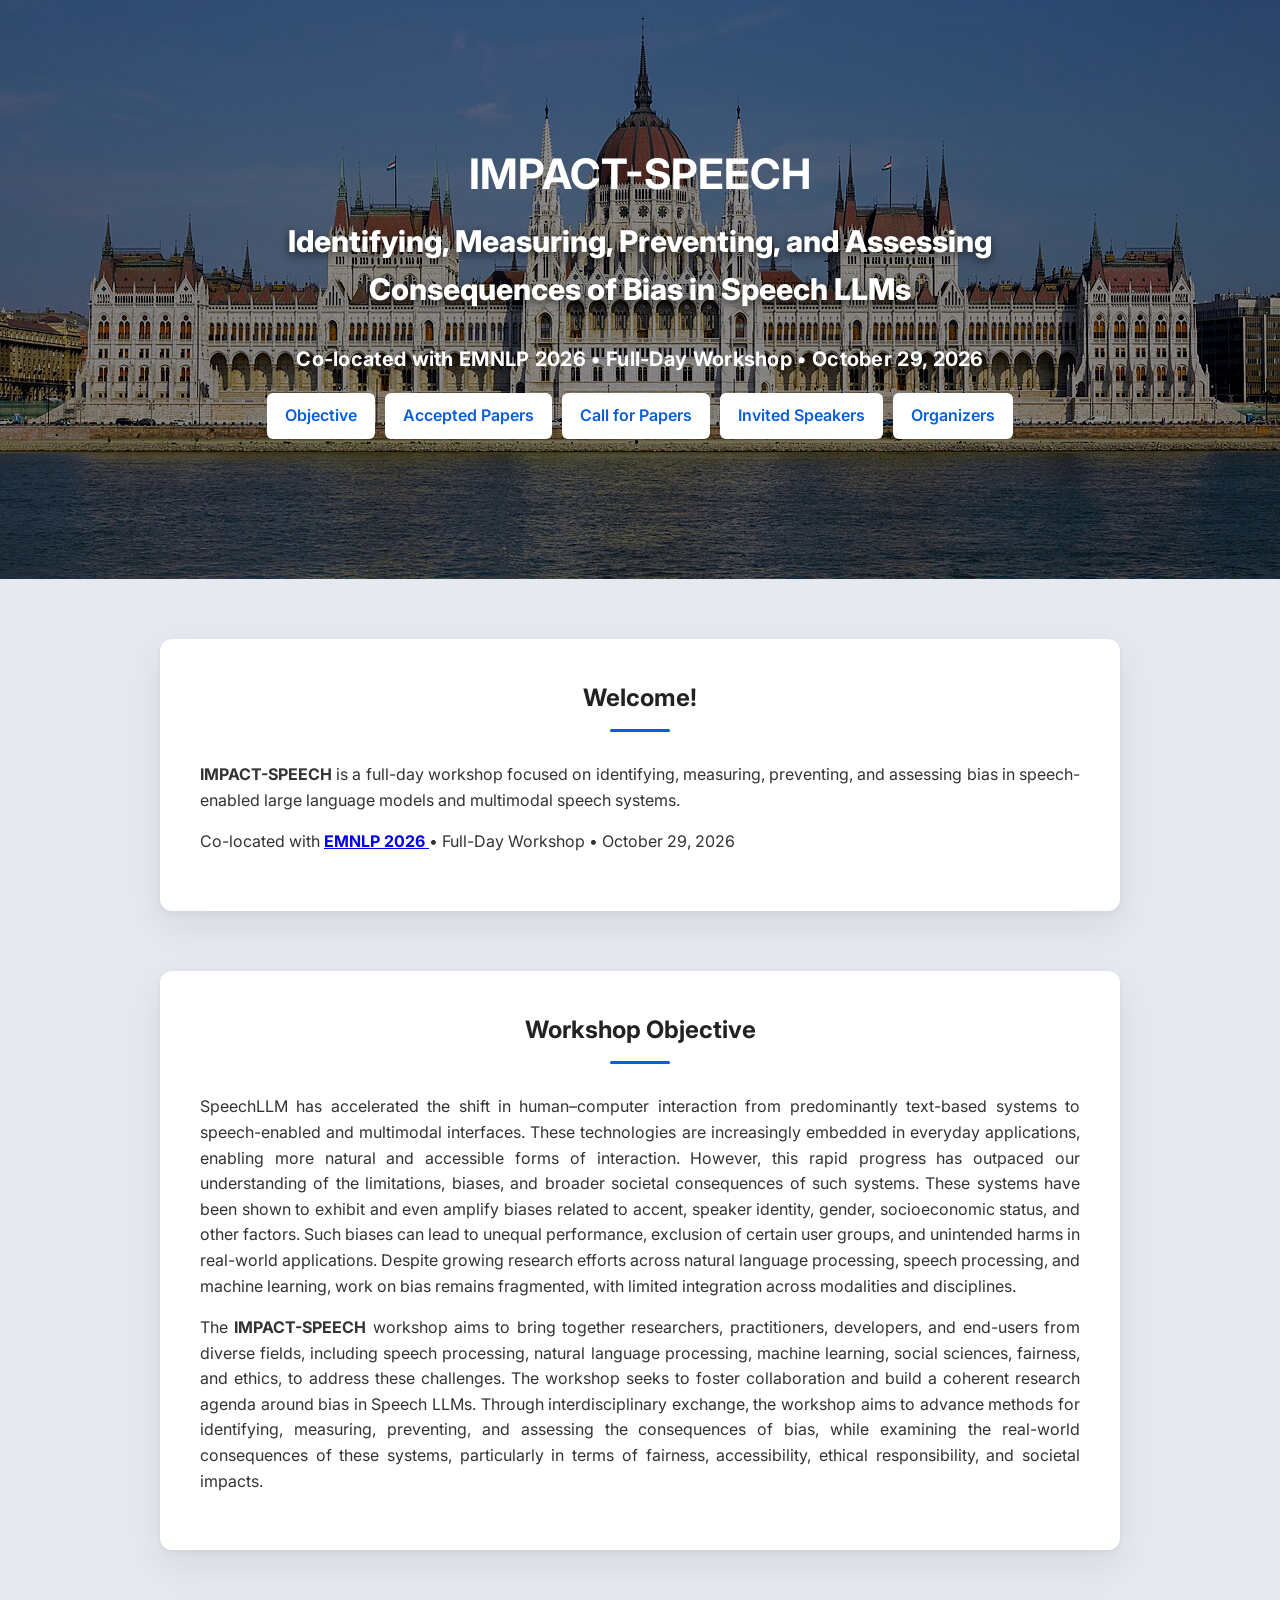
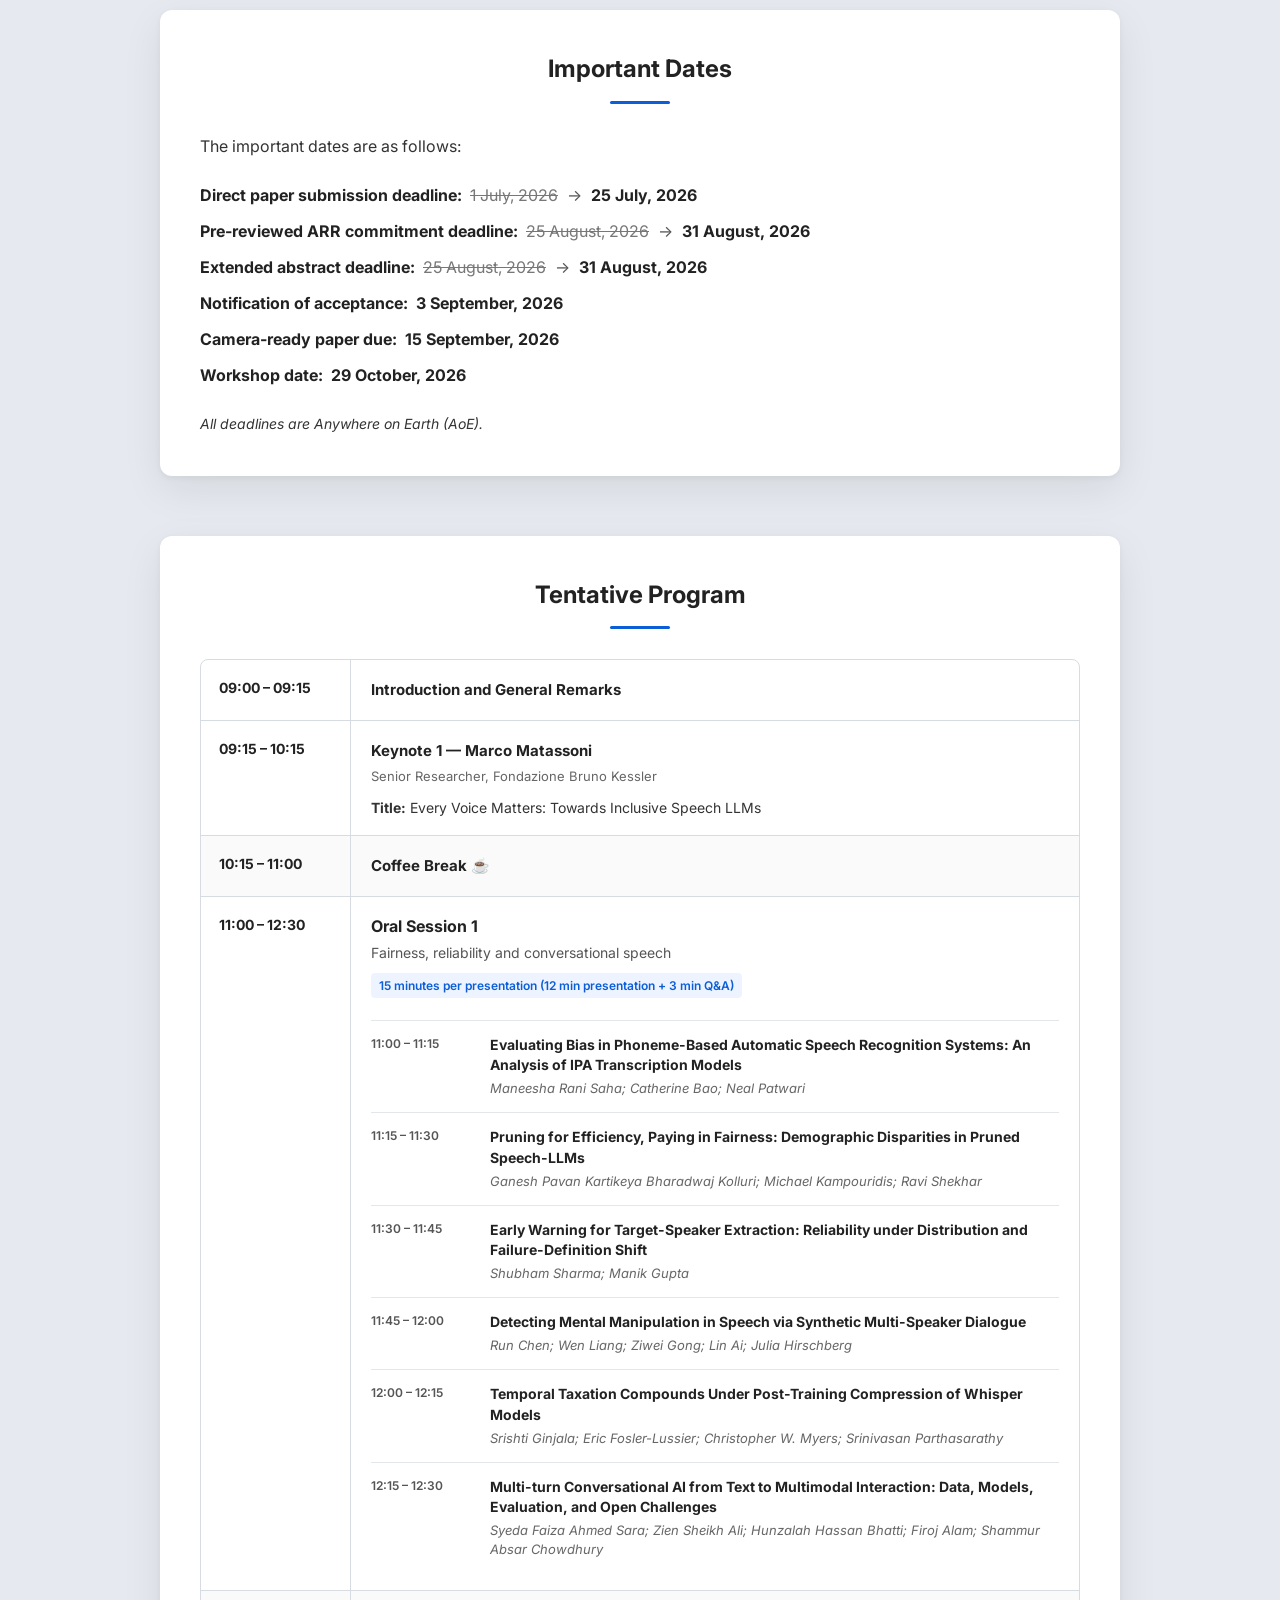
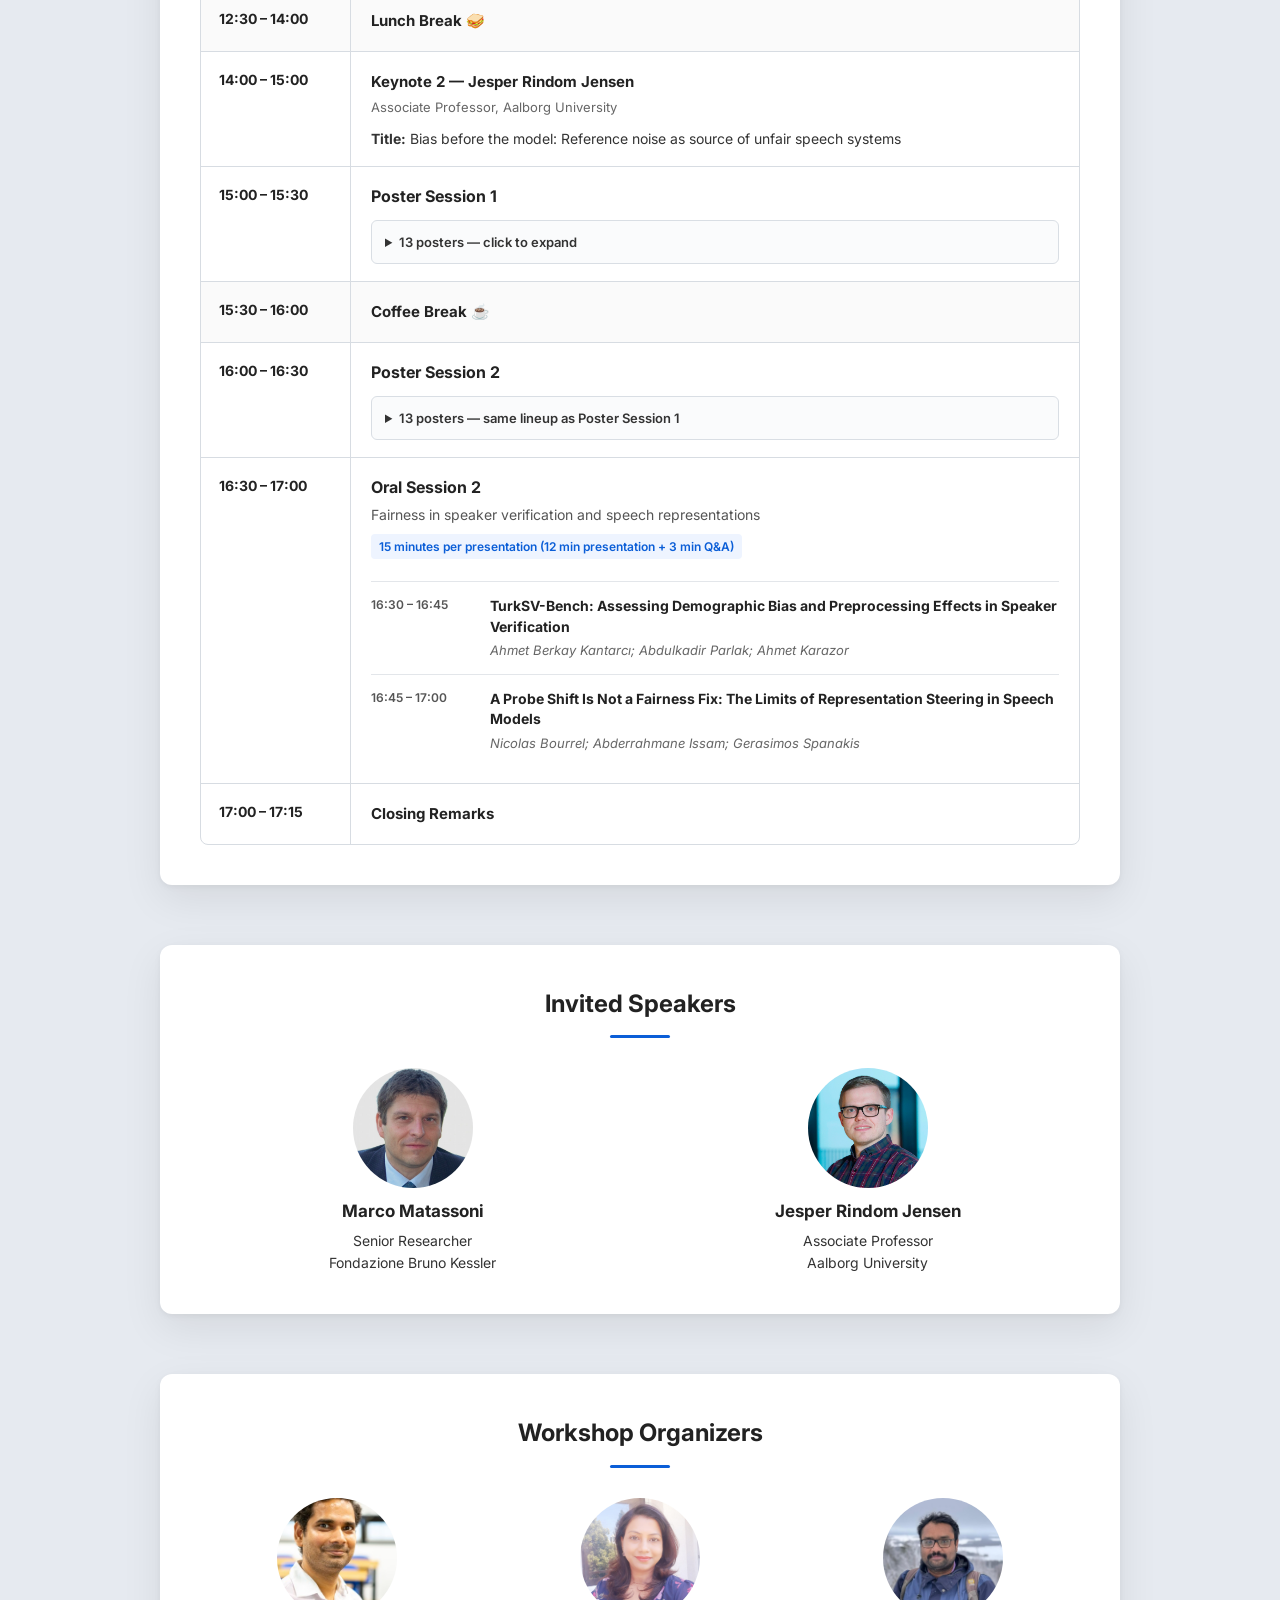
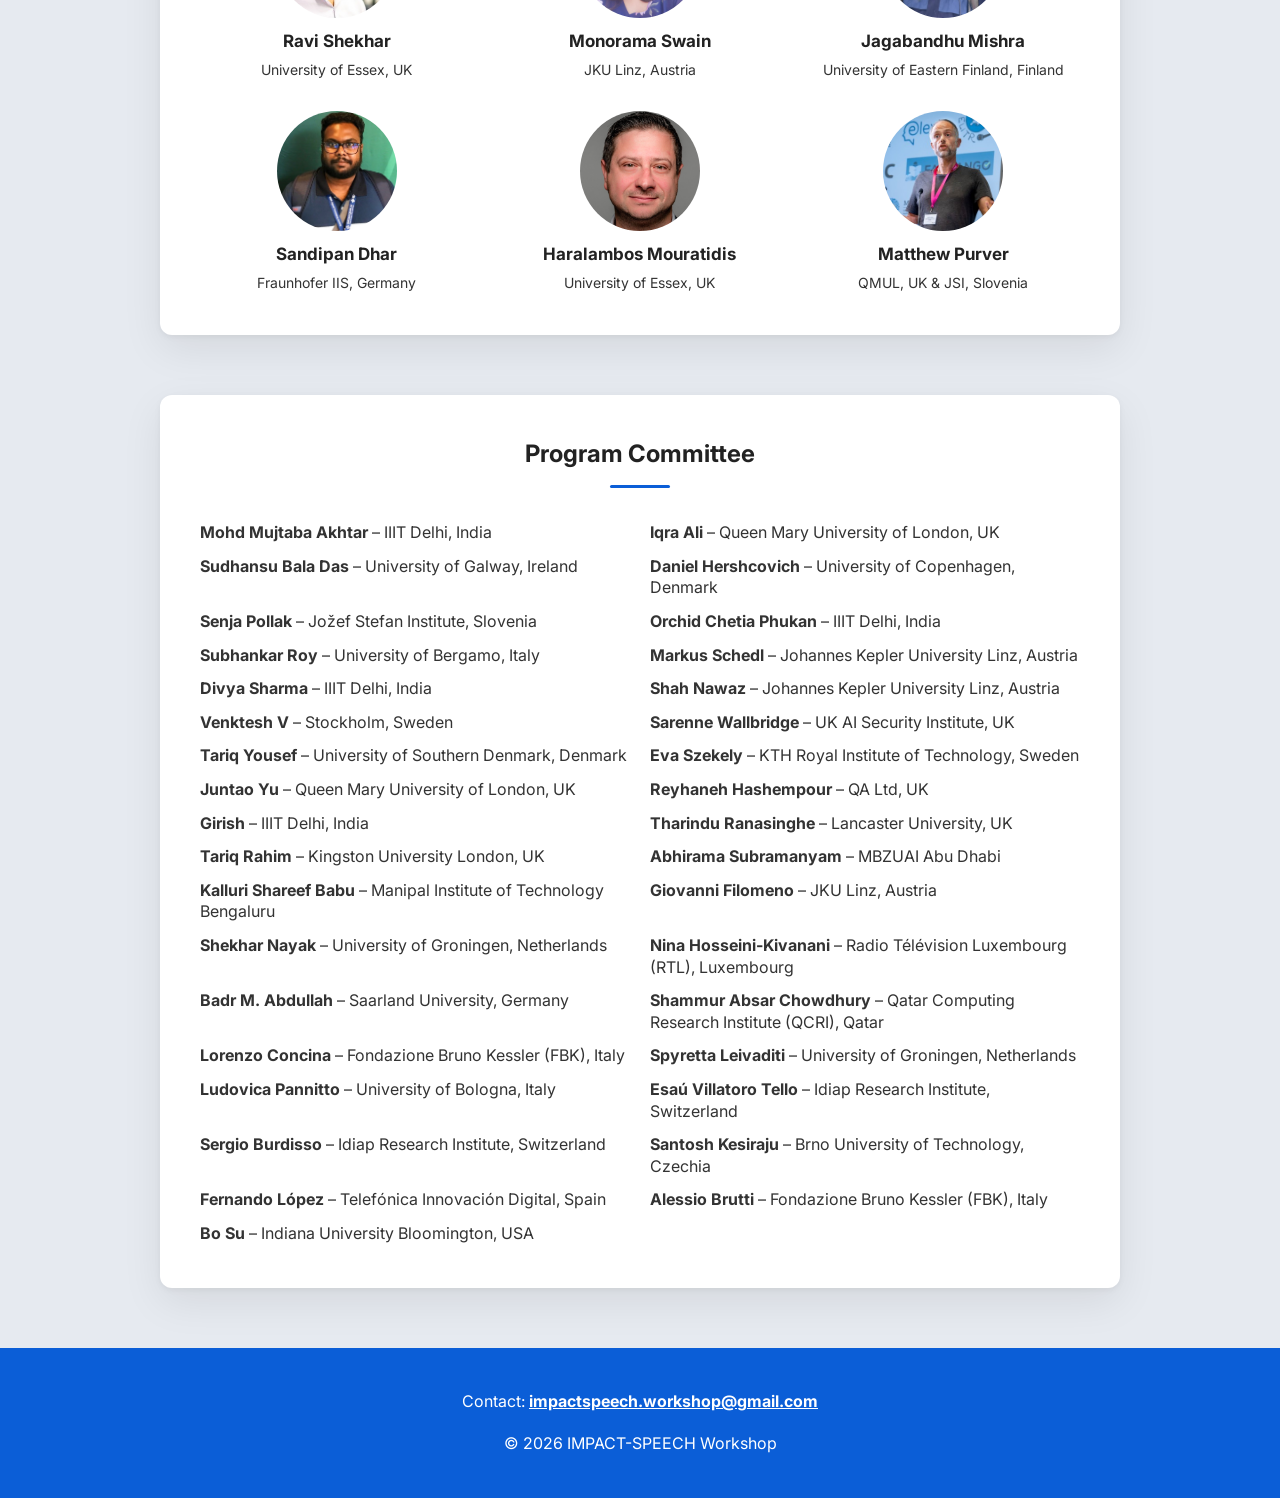
==== commit c15184b7: "Update index.html" ====
--- a/index.html
+++ b/index.html
@@ -12,7 +12,7 @@
 href="https://fonts.googleapis.com/css2?family=Inter:wght@300;400;500;600;700;800;900&display=swap"
 rel="stylesheet">
 
-<link rel="stylesheet" href="css/style.css?v=20261014-keynote-abstracts">
+<link rel="stylesheet" href="css/style.css?v=20261014-final">
 </head>
 
 
@@ -190,7 +190,6 @@
 
 <div class="important-dates">
 
-
 <div class="date-line">
 
 <strong>Direct paper submission deadline:</strong>
@@ -262,7 +261,6 @@
 
 </div>
 
-
 </div>
 
 
@@ -332,17 +330,6 @@
 <strong>Title:</strong> Every Voice Matters: Towards Inclusive Speech LLMs
 </div>
 
-<details class="keynote-details">
-<summary>Abstract</summary>
-
-<div class="keynote-details-content">
-<p>
-Abstract to be added.
-</p>
-</div>
-
-</details>
-
 </div>
 
 </div>
@@ -392,7 +379,6 @@
 </div>
 
 
-
 <div class="oral-list">
 
 
@@ -418,7 +404,6 @@
 </div>
 
 
-
 <div class="oral-item">
 
 <div class="oral-time">
@@ -442,7 +427,6 @@
 </div>
 
 
-
 <div class="oral-item">
 
 <div class="oral-time">
@@ -465,7 +449,6 @@
 </div>
 
 
-
 <div class="oral-item">
 
 <div class="oral-time">
@@ -487,7 +470,6 @@
 </div>
 
 
-
 <div class="oral-item">
 
 <div class="oral-time">
@@ -508,7 +490,6 @@
 </div>
 
 </div>
-
 
 
 <div class="oral-item">
@@ -534,7 +515,6 @@
 
 </div>
 
-
 </div>
 
 </div>
@@ -585,24 +565,13 @@
 <strong>Title:</strong> Bias before the model: Reference noise as source of unfair speech systems
 </div>
 
-<details class="keynote-details">
-<summary>Abstract</summary>
-
-<div class="keynote-details-content">
-<p>
-Abstract to be added.
-</p>
-</div>
-
-</details>
-
-</div>
-
-</div>
-
-
-
-<!-- POSTER 1 -->
+</div>
+
+</div>
+
+
+
+<!-- POSTER SESSION 1 -->
 
 <div class="program-row">
 
@@ -628,188 +597,134 @@
 
 
 <div class="poster-paper">
-
 <strong>
 Can Large Audio-Language Models Ignore Multilingual Distractors?
 An Evaluation of Their Selective Auditory Attention Capabilities
 </strong>
-
-<span>
-Heejoon Koo
-</span>
-
-</div>
-
-
-<div class="poster-paper">
-
+<span>Heejoon Koo</span>
+</div>
+
+
+<div class="poster-paper">
 <strong>
 AIP-Speech: Auditing Speech LLM Robustness to Background Interference
 </strong>
-
 <span>
 Aiden Dsouza; Shreyansh Mishra; Yashraj Suneja;
 Rohan Swain; Samyak Borkar; Arjun Jaishankar; Tanmay Urade
 </span>
-
-</div>
-
-
-<div class="poster-paper">
-
+</div>
+
+
+<div class="poster-paper">
 <strong>
 When How You Speak Changes What Models Refuse:
 Investigating Prosody-Conditioned Safety Divergence in Audio-Language Models
 </strong>
-
-<span>
-Akash Das; Ishan Roy
-</span>
-
-</div>
-
-
-<div class="poster-paper">
-
+<span>Akash Das; Ishan Roy</span>
+</div>
+
+
+<div class="poster-paper">
 <strong>
 What Drives Dialectal Jailbreaks?
 An Ablation of Surface Form, Cultural Framing, and Strategy Banks
 </strong>
-
-<span>
-Qingyang Xu
-</span>
-
-</div>
-
-
-<div class="poster-paper">
-
+<span>Qingyang Xu</span>
+</div>
+
+
+<div class="poster-paper">
 <strong>
 KanAdapter: A Kolmogorov-Arnold Network-based Plug-and-Play Module
 for Efficient Fine-tuning of Foundation Speech Models
 </strong>
-
-<span>
-Tuan Dat Phuong
-</span>
-
-</div>
-
-
-<div class="poster-paper">
-
+<span>Tuan Dat Phuong</span>
+</div>
+
+
+<div class="poster-paper">
 <strong>
 Zero-Shot Spoken Language Understanding with SLAM-ASR:
 What Do Monolingual ASR-Trained Linear Projectors Enable?
 </strong>
-
 <span>
 Edwin Arkel Rios; Sneh Sourabh; Jocelyn Zaruma;
 Girish Ewoorkar; Julian Mack; Bo-Cheng Lai
 </span>
-
-</div>
-
-
-<div class="poster-paper">
-
+</div>
+
+
+<div class="poster-paper">
 <strong>
 Auditing Spoken Correction Uptake and Retention in Speech LLMs
 </strong>
-
-<span>
-Yoonhyuk Choi
-</span>
-
-</div>
-
-
-<div class="poster-paper">
-
+<span>Yoonhyuk Choi</span>
+</div>
+
+
+<div class="poster-paper">
 <strong>
 Lost in Compression:
 Calibration Bias and the Accent-WER Gap in Speech LLMs
 </strong>
-
-<span>
-Angad Ripudaman Singh Bajwa
-</span>
-
-</div>
-
-
-<div class="poster-paper">
-
+<span>Angad Ripudaman Singh Bajwa</span>
+</div>
+
+
+<div class="poster-paper">
 <strong>
 Responsible Benchmarking of Fairness for Automatic Speech Recognition
 </strong>
-
 <span>
 Felix Herron; Ange Richard; François Portet;
 Alexandre Allauzen; Solange Rossato
 </span>
-
-</div>
-
-
-<div class="poster-paper">
-
+</div>
+
+
+<div class="poster-paper">
 <strong>
 Dialect Gaps in Tamil Speech Recognition:
 A Paired Evaluation of Erode and Common Spoken Tamil
 </strong>
-
-<span>
-Dharunish Yugeswardeenoo
-</span>
-
-</div>
-
-
-<div class="poster-paper">
-
+<span>Dharunish Yugeswardeenoo</span>
+</div>
+
+
+<div class="poster-paper">
 <strong>
 Evaluating WhisperX Transcriptions of Korean Child-Directed Speech
 through Linguistic Analysis
 </strong>
-
 <span>
 Ioana Buhnila; Jiho Lee; Sung Hyu Chon;
 Jae-Hun Jung; Eon-Suk Ko
 </span>
-
-</div>
-
-
-<div class="poster-paper">
-
+</div>
+
+
+<div class="poster-paper">
 <strong>
 Personalization Without Stereotyping:
 Do Speech LLMs Know When to Turn a Deaf Ear?
 </strong>
-
 <span>
 Kshitij Ambilduke; Caroline Brun; Thibaut Thonet;
 Vassilina Nikoulina; Marcely Zanon Boito
 </span>
-
-</div>
-
-
-<div class="poster-paper">
-
+</div>
+
+
+<div class="poster-paper">
 <strong>
 Steering ASR systems towards domain adaptation and personalization
 </strong>
-
 <span>
 Felix Herron; Alex Colagrande; Solange Rossato;
 François Portet; Alexandre Allauzen; Chuyan Li
 </span>
-
-</div>
-
+</div>
 
 </div>
 
@@ -925,7 +840,6 @@
 </div>
 
 
-
 <div class="oral-item">
 
 <div class="oral-time">
@@ -947,7 +861,6 @@
 
 </div>
 
-
 </div>
 
 </div>
@@ -983,7 +896,6 @@
 
 
 
-
 <!-- ========================================================= -->
 <!-- INVITED SPEAKERS -->
 <!-- ========================================================= -->
@@ -996,27 +908,54 @@
 
 <div class="grid">
 
-<!-- Marco Matassoni -->
+
 <div class="speaker">
+
 <a href="https://speechtek.fbk.eu/author/marco/" target="_blank">
-<img src="images/marco_matassoni.jpg" alt="Marco Matassoni">
+
+<img
+src="images/marco_matassoni.jpg"
+alt="Marco Matassoni">
+
 <h3>Marco Matassoni</h3>
-</a>
-<p>Senior Researcher<br>Fondazione Bruno Kessler</p>
-</div>
-
-<!-- Jesper Rindom Jensen -->
+
+</a>
+
+<p>
+Senior Researcher<br>
+Fondazione Bruno Kessler
+</p>
+
+</div>
+
+
 <div class="speaker">
+
 <a href="https://jesperrj.blog.aau.dk/" target="_blank">
-<img src="images/jesper_jensen.jpg" alt="Jesper Rindom Jensen">
+
+<img
+src="images/jesper_jensen.jpg"
+alt="Jesper Rindom Jensen">
+
 <h3>Jesper Rindom Jensen</h3>
-</a>
-<p>Associate Professor<br>Aalborg University</p>
-</div>
-
-</div>
-</div>
+
+</a>
+
+<p>
+Associate Professor<br>
+Aalborg University
+</p>
+
+</div>
+
+
+</div>
+
+</div>
+
 </section>
+
+
 
 <!-- ========================================================= -->
 <!-- ORGANIZERS -->
@@ -1052,7 +991,6 @@
 </div>
 
 
-
 <div class="speaker">
 
 <a
@@ -1074,7 +1012,6 @@
 </div>
 
 
-
 <div class="speaker">
 
 <a
@@ -1096,7 +1033,6 @@
 </div>
 
 
-
 <div class="speaker">
 
 <a
@@ -1118,7 +1054,6 @@
 </div>
 
 
-
 <div class="speaker">
 
 <a
@@ -1140,7 +1075,6 @@
 </div>
 
 
-
 <div class="speaker">
 
 <a
@@ -1183,73 +1117,39 @@
 <div class="pc-grid">
 
 <p><strong>Mohd Mujtaba Akhtar</strong> – IIIT Delhi, India</p>
-
 <p><strong>Iqra Ali</strong> – Queen Mary University of London, UK</p>
-
 <p><strong>Sudhansu Bala Das</strong> – University of Galway, Ireland</p>
-
 <p><strong>Daniel Hershcovich</strong> – University of Copenhagen, Denmark</p>
-
 <p><strong>Senja Pollak</strong> – Jožef Stefan Institute, Slovenia</p>
-
 <p><strong>Orchid Chetia Phukan</strong> – IIIT Delhi, India</p>
-
 <p><strong>Subhankar Roy</strong> – University of Bergamo, Italy</p>
-
 <p><strong>Markus Schedl</strong> – Johannes Kepler University Linz, Austria</p>
-
 <p><strong>Divya Sharma</strong> – IIIT Delhi, India</p>
-
 <p><strong>Shah Nawaz</strong> – Johannes Kepler University Linz, Austria</p>
-
 <p><strong>Venktesh V</strong> – Stockholm, Sweden</p>
-
 <p><strong>Sarenne Wallbridge</strong> – UK AI Security Institute, UK</p>
-
 <p><strong>Tariq Yousef</strong> – University of Southern Denmark, Denmark</p>
-
 <p><strong>Eva Szekely</strong> – KTH Royal Institute of Technology, Sweden</p>
-
 <p><strong>Juntao Yu</strong> – Queen Mary University of London, UK</p>
-
 <p><strong>Reyhaneh Hashempour</strong> – QA Ltd, UK</p>
-
 <p><strong>Girish</strong> – IIIT Delhi, India</p>
-
 <p><strong>Tharindu Ranasinghe</strong> – Lancaster University, UK</p>
-
 <p><strong>Tariq Rahim</strong> – Kingston University London, UK</p>
-
 <p><strong>Abhirama Subramanyam</strong> – MBZUAI Abu Dhabi</p>
-
 <p><strong>Kalluri Shareef Babu</strong> – Manipal Institute of Technology Bengaluru</p>
-
 <p><strong>Giovanni Filomeno</strong> – JKU Linz, Austria</p>
-
 <p><strong>Shekhar Nayak</strong> – University of Groningen, Netherlands</p>
-
 <p><strong>Nina Hosseini-Kivanani</strong> – Radio Télévision Luxembourg (RTL), Luxembourg</p>
-
 <p><strong>Badr M. Abdullah</strong> – Saarland University, Germany</p>
-
 <p><strong>Shammur Absar Chowdhury</strong> – Qatar Computing Research Institute (QCRI), Qatar</p>
-
 <p><strong>Lorenzo Concina</strong> – Fondazione Bruno Kessler (FBK), Italy</p>
-
 <p><strong>Spyretta Leivaditi</strong> – University of Groningen, Netherlands</p>
-
 <p><strong>Ludovica Pannitto</strong> – University of Bologna, Italy</p>
-
 <p><strong>Esaú Villatoro Tello</strong> – Idiap Research Institute, Switzerland</p>
-
 <p><strong>Sergio Burdisso</strong> – Idiap Research Institute, Switzerland</p>
-
 <p><strong>Santosh Kesiraju</strong> – Brno University of Technology, Czechia</p>
-
 <p><strong>Fernando López</strong> – Telefónica Innovación Digital, Spain</p>
-
 <p><strong>Alessio Brutti</strong> – Fondazione Bruno Kessler (FBK), Italy</p>
-
 <p><strong>Bo Su</strong> – Indiana University Bloomington, USA</p>
 
 </div>
--- a/css/style.css
+++ b/css/style.css
@@ -502,6 +502,68 @@
 }
 
 
+
+/* ========================================================= */
+/* KEYNOTE TITLE / ABSTRACT */
+/* ========================================================= */
+
+.keynote-title{
+margin-top:10px;
+font-size:14px;
+line-height:1.5;
+color:#333;
+}
+
+.keynote-details{
+margin-top:10px;
+border:1px solid #d9dee4;
+border-radius:6px;
+background:#fafbfc;
+overflow:hidden;
+}
+
+.keynote-details summary{
+position:relative;
+padding:10px 38px 10px 12px;
+cursor:pointer;
+font-size:13px;
+font-weight:700;
+color:#0b5ed7;
+list-style:none;
+}
+
+.keynote-details summary::-webkit-details-marker{
+display:none;
+}
+
+.keynote-details summary::after{
+content:"▾";
+position:absolute;
+right:12px;
+top:50%;
+transform:translateY(-50%);
+color:#555;
+transition:transform 0.2s ease;
+}
+
+.keynote-details[open] summary::after{
+transform:translateY(-50%) rotate(180deg);
+}
+
+.keynote-details-content{
+padding:12px 14px;
+border-top:1px solid #dfe3e8;
+background:white;
+}
+
+.keynote-details-content p{
+margin:0;
+font-size:13px;
+line-height:1.55;
+text-align:left !important;
+color:#555;
+}
+
 /* ========================================================= */
 /* SESSION TITLES */
 /* ========================================================= */
@@ -957,4 +1019,3 @@
 
 }
 
-
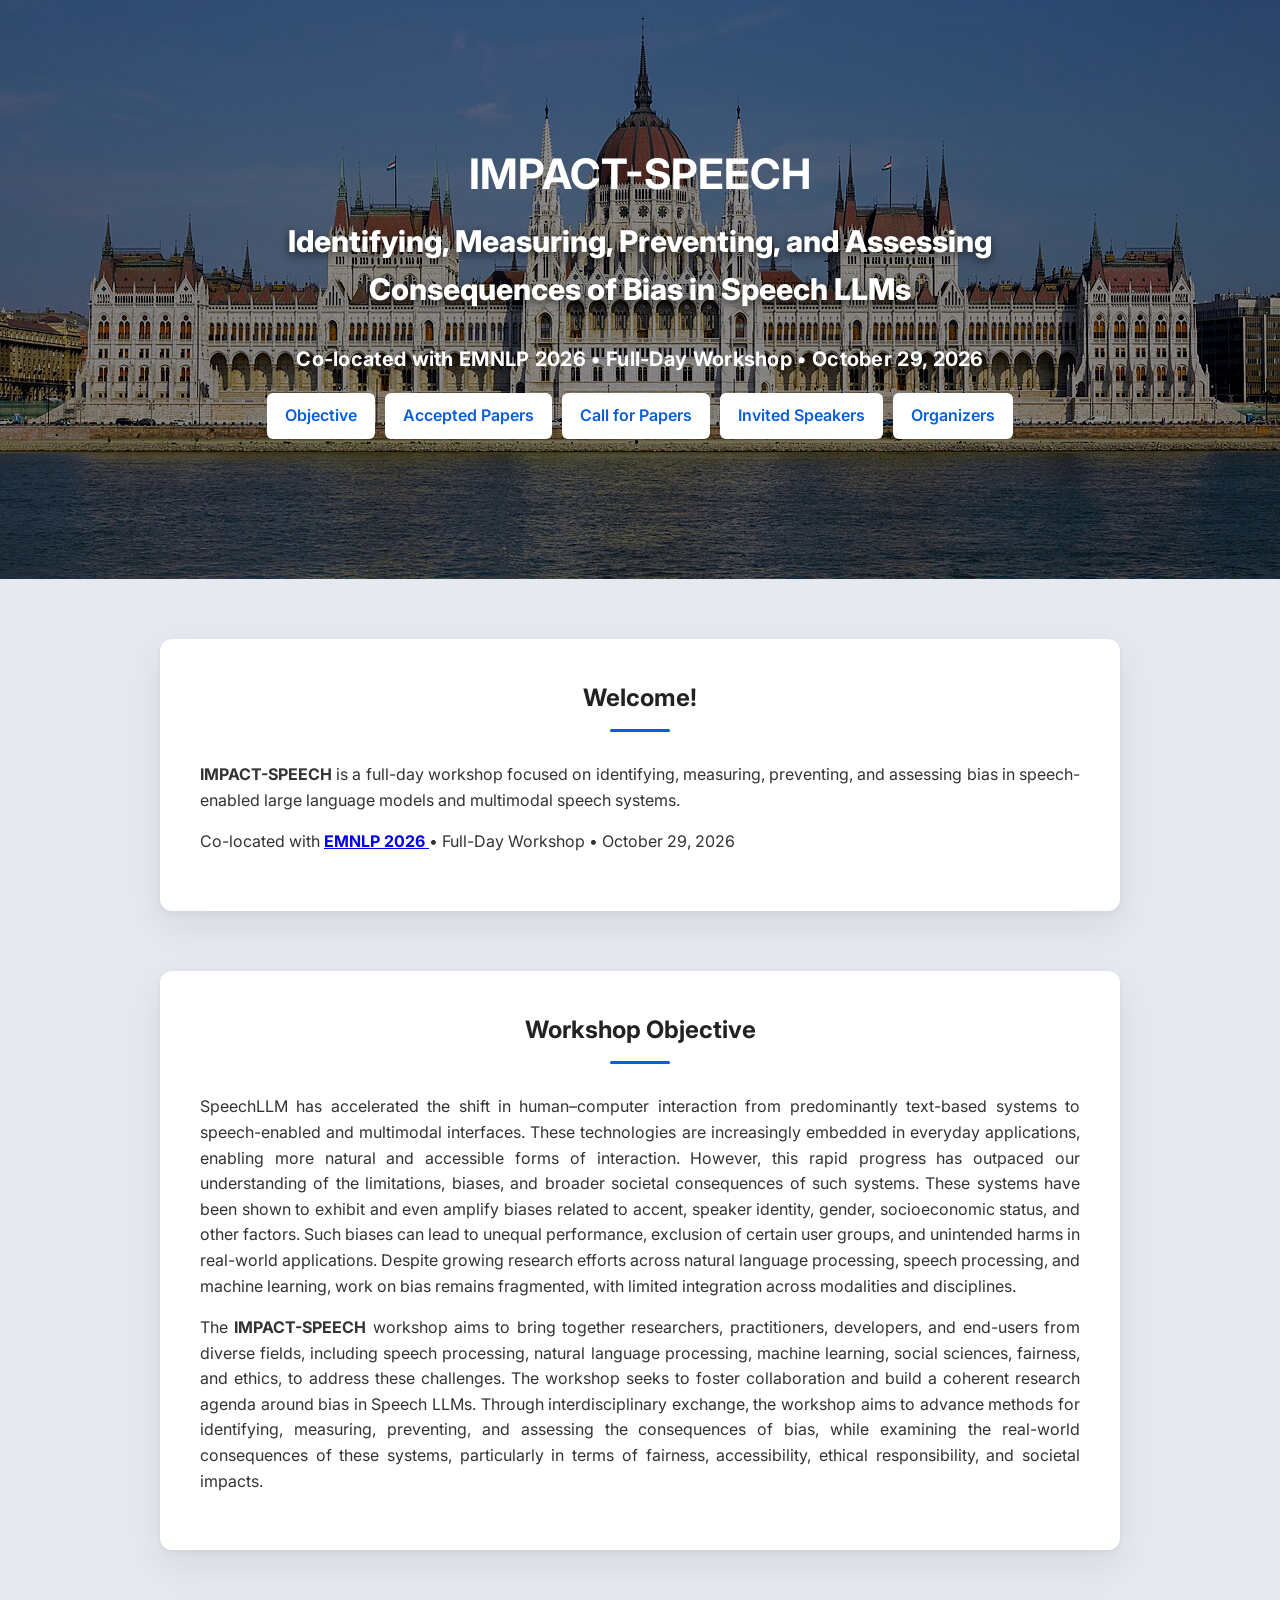
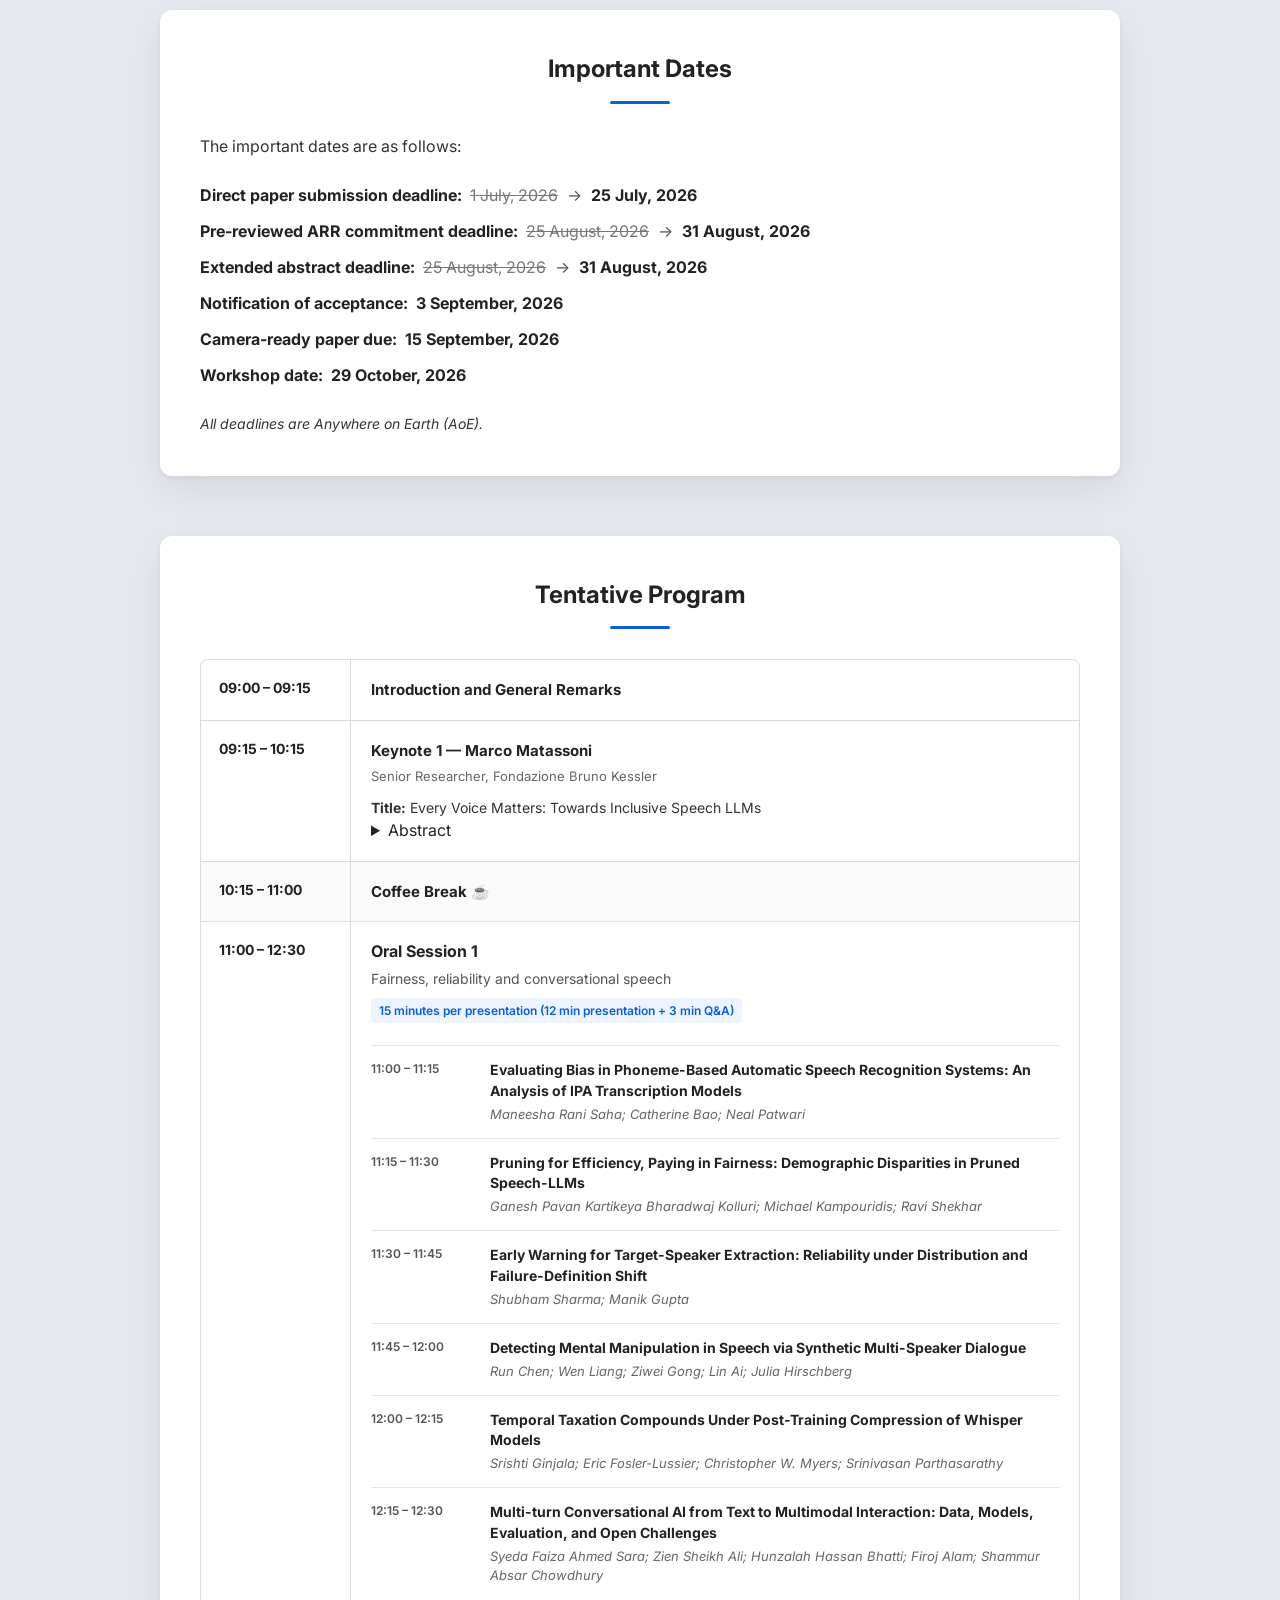
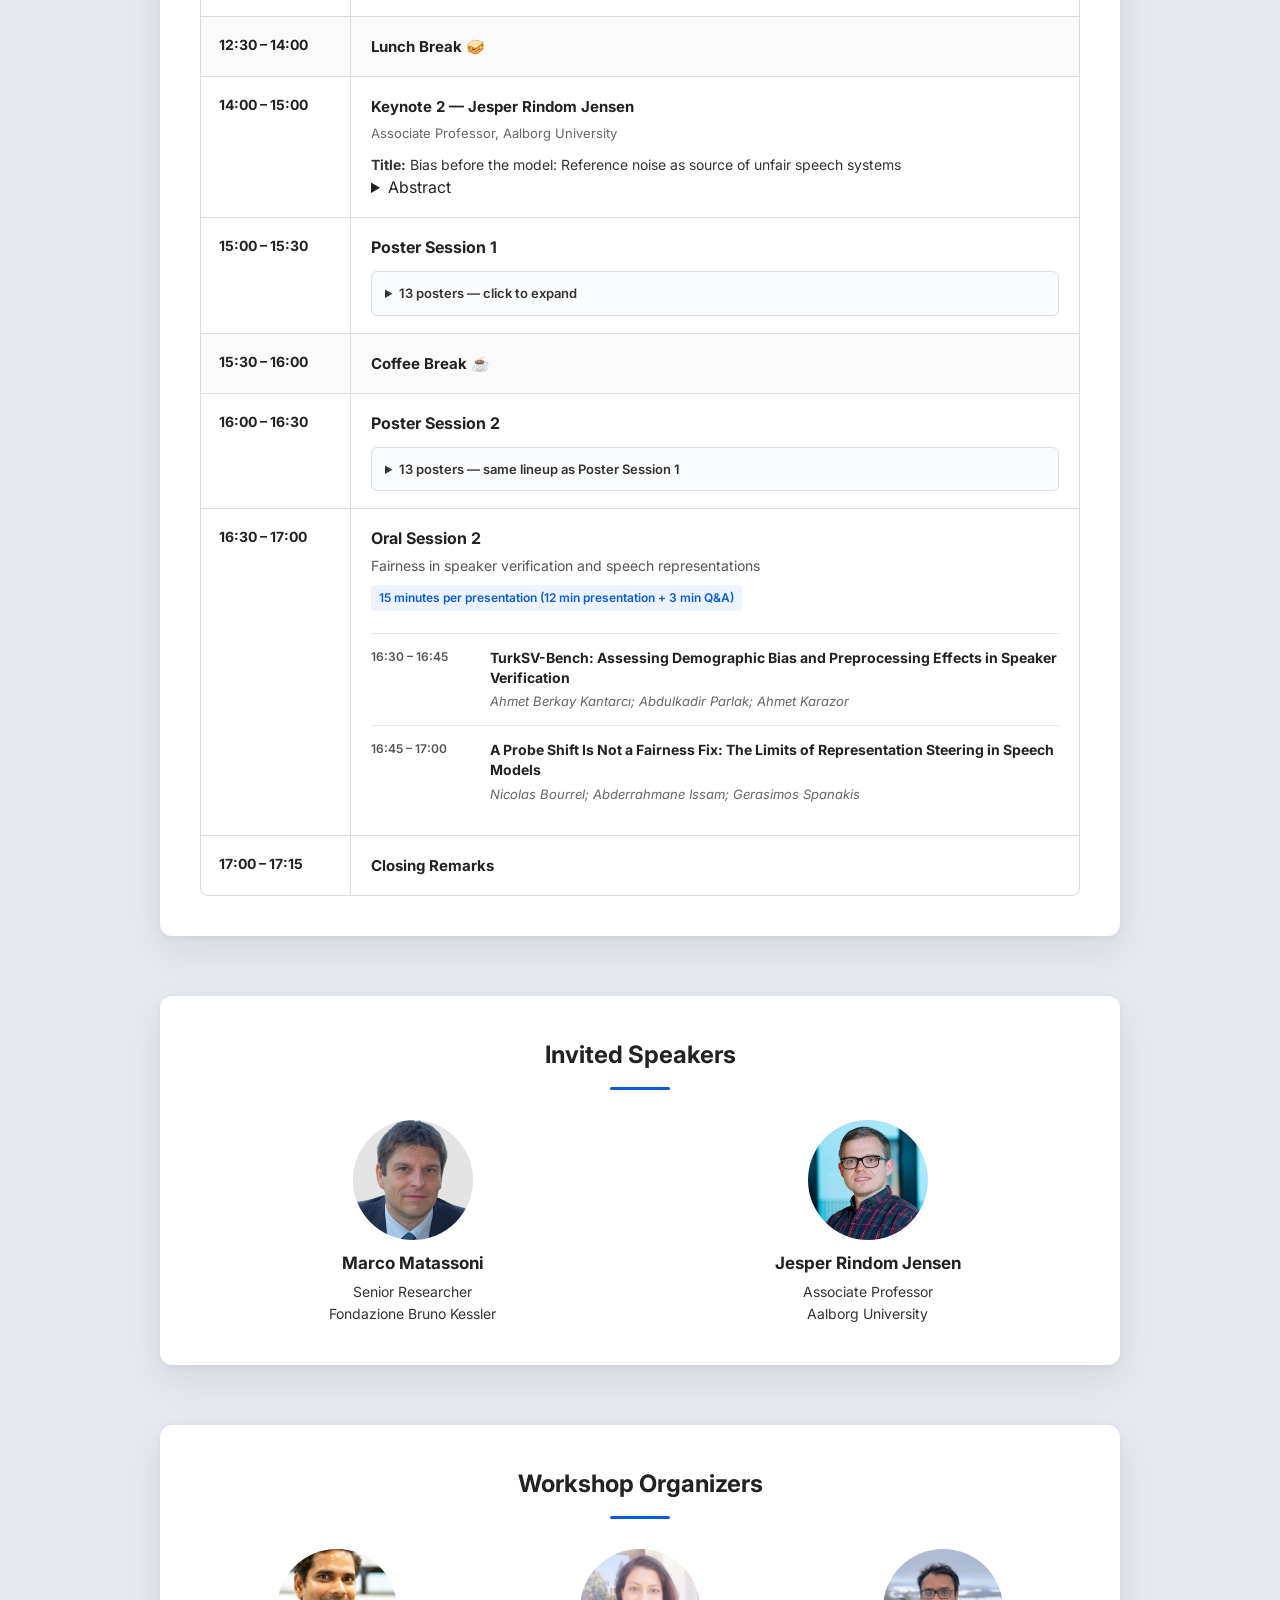
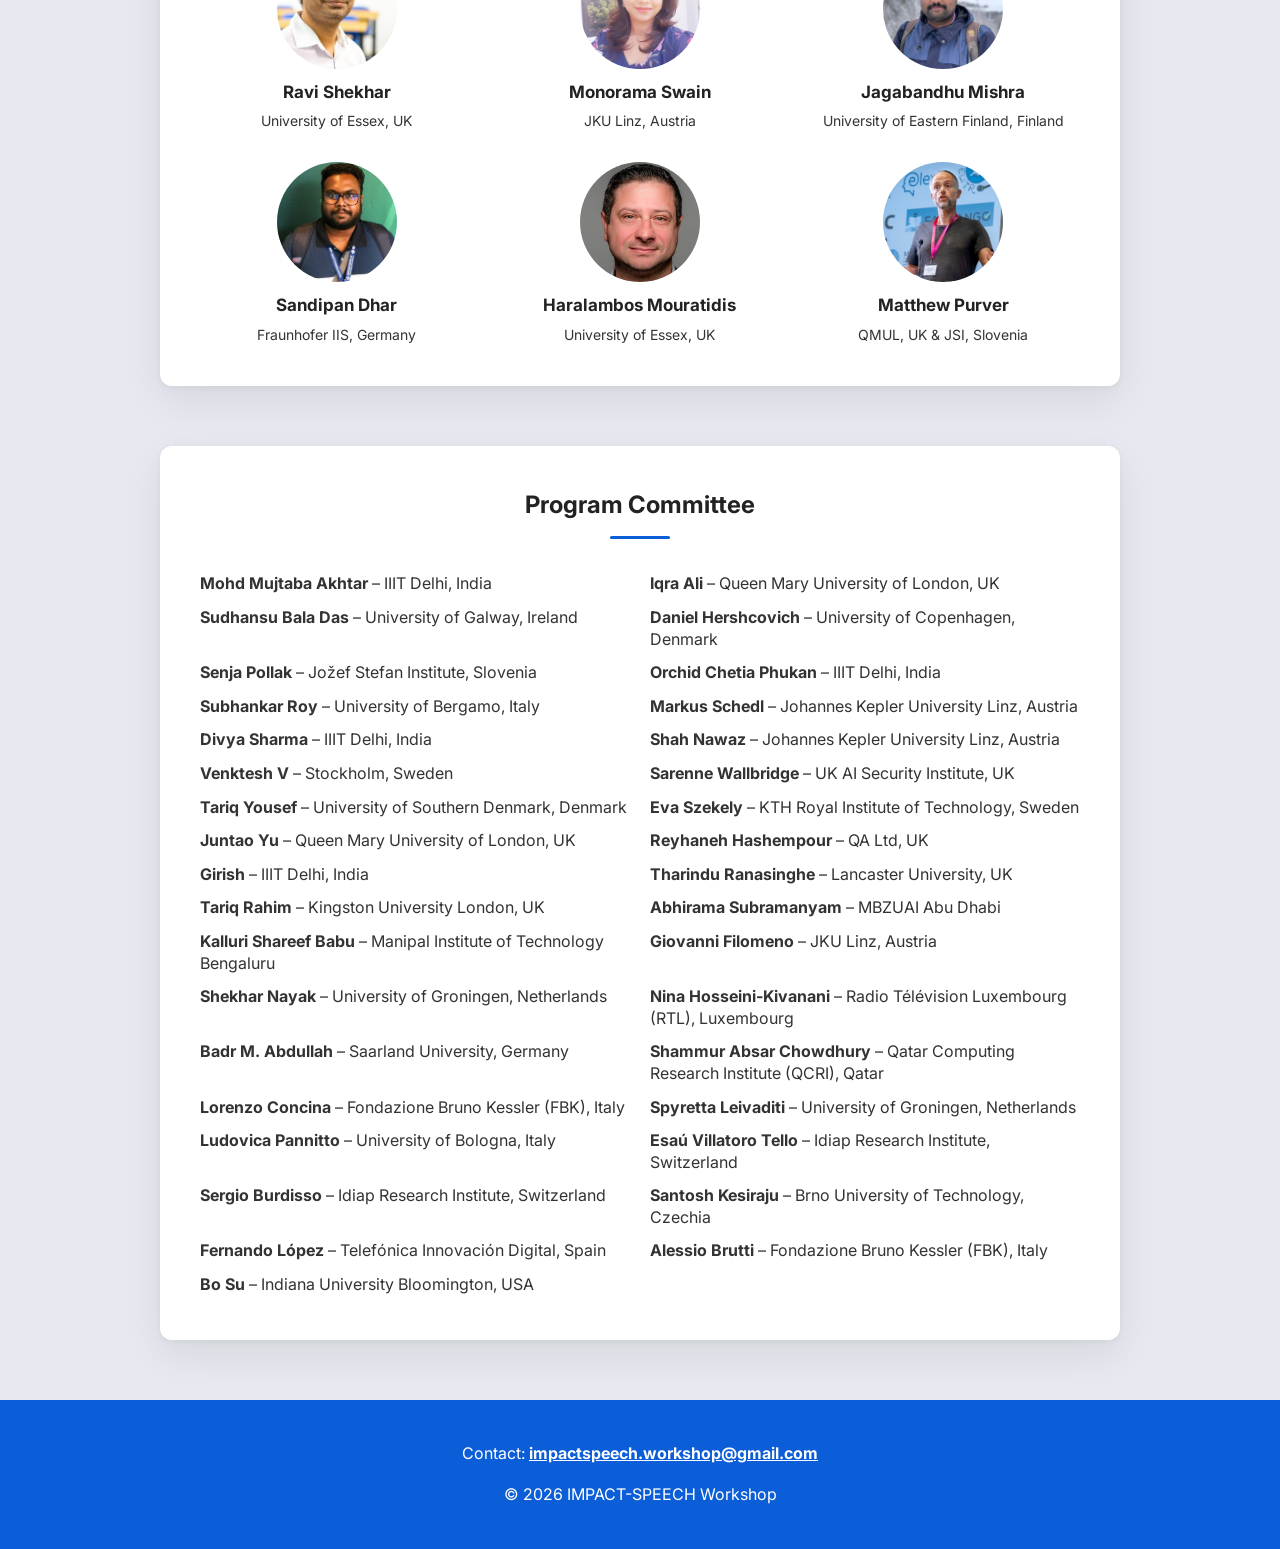
==== commit 0e5d4b0e: "Update index.html" ====
--- a/index.html
+++ b/index.html
@@ -12,7 +12,7 @@
 href="https://fonts.googleapis.com/css2?family=Inter:wght@300;400;500;600;700;800;900&display=swap"
 rel="stylesheet">
 
-<link rel="stylesheet" href="css/style.css?v=20261014-final">
+<link rel="stylesheet" href="css/style.css?v=20261015-keynote-abstracts">
 </head>
 
 
@@ -330,6 +330,17 @@
 <strong>Title:</strong> Every Voice Matters: Towards Inclusive Speech LLMs
 </div>
 
+<details class="keynote-abstract">
+<summary>Abstract</summary>
+
+<div class="keynote-abstract-content">
+<p>
+The increasing use of Speech Large Language Models raises fundamental questions about fairness, inclusiveness, and trustworthiness. This talk presents research conducted within the ELOQUENCE project, which aims to develop multilingual, context-aware, and bias-controlled conversational AI for applications ranging from customer service and smart homes to safety-critical scenarios. We will focus on inequalities in multilingual and low-resource speech processing, where differences in data availability, language coverage, accents, and speaker characteristics can lead to significant performance disparities. The talk will discuss approaches to identify and measure speech bias, as well as strategies to improve robustness and inclusiveness through cross-lingual adaptation, data-efficient learning, and privacy-preserving approaches.
+</p>
+</div>
+
+</details>
+
 </div>
 
 </div>
@@ -564,6 +575,17 @@
 <div class="keynote-title">
 <strong>Title:</strong> Bias before the model: Reference noise as source of unfair speech systems
 </div>
+
+<details class="keynote-abstract">
+<summary>Abstract</summary>
+
+<div class="keynote-abstract-content">
+<p>
+Bias in speech systems is often attributed to the models themselves, but it can be introduced long before training begins. In this talk, I will use speech enhancement as a case study, focusing on one such example: the "clean" references used for training are, in practice, often noisy. Drawing on our recent research, we will see how this can bias models to let noise pass through while still scoring well on objective metrics. We will also examine current evaluation practices, showing that common metrics struggle to differentiate between state-of-the-art methods and often fail to reflect the preferences and perception of real users.
+</p>
+</div>
+
+</details>
 
 </div>
 
--- a/css/style.css
+++ b/css/style.css
@@ -53,23 +53,17 @@
 .hero h2{
 font-weight:800;
 max-width:900px;
-
 margin:0 auto 30px;
-
 font-size:30px;
 color:white;
-
 text-shadow:0 3px 8px rgba(0,0,0,0.6);
 }
 
 .hero-sub{
 font-size:20px;
 font-weight:700;
-
 color:white;
-
 margin-bottom:18px;
-
 letter-spacing:0.3px;
 }
 
@@ -96,7 +90,6 @@
 align-items:center;
 justify-content:center;
 flex-wrap:wrap;
-
 gap:10px;
 }
 
@@ -106,14 +99,10 @@
 
 .btn{
 display:inline-block;
-
 padding:10px 18px;
-
 background:white;
 color:#0b5ed7;
-
 border-radius:6px;
-
 text-decoration:none;
 font-weight:600;
 
@@ -124,9 +113,7 @@
 
 .btn:hover{
 transform:translateY(-1px);
-
-box-shadow:
-0 4px 10px rgba(0,0,0,0.15);
+box-shadow:0 4px 10px rgba(0,0,0,0.15);
 }
 
 
@@ -136,11 +123,8 @@
 
 .page-header{
 max-width:1000px;
-
 margin:55px auto 20px;
-
 padding:0 20px;
-
 text-align:center;
 }
 
@@ -161,17 +145,13 @@
 
 .section{
 max-width:1000px;
-
 margin:60px auto;
-
 padding:0 20px;
 }
 
 .section-inner{
 background:white;
-
 padding:40px;
-
 border-radius:12px;
 
 box-shadow:
@@ -186,23 +166,17 @@
 
 .section h2{
 text-align:center;
-
 margin-top:0;
 margin-bottom:30px;
 }
 
 .section h2::after{
 content:"";
-
 display:block;
-
 width:60px;
 height:3px;
-
 background:#0b5ed7;
-
 margin:12px auto 0;
-
 border-radius:2px;
 }
 
@@ -246,11 +220,8 @@
 .date-line{
 display:flex;
 align-items:baseline;
-
 gap:8px;
-
 padding:6px 0;
-
 font-size:16px;
 line-height:1.5;
 }
@@ -269,20 +240,15 @@
 
 .date-arrow{
 display:inline-block;
-
 padding:0 5px;
-
 color:#555;
 }
 
 .dates-note{
 margin-top:20px !important;
 margin-bottom:0;
-
 font-style:italic;
-
 font-size:14px;
-
 text-align:left !important;
 }
 
@@ -293,10 +259,7 @@
 
 .grid{
 display:grid;
-
-grid-template-columns:
-repeat(auto-fit,minmax(220px,1fr));
-
+grid-template-columns:repeat(auto-fit,minmax(220px,1fr));
 gap:30px;
 }
 
@@ -312,27 +275,20 @@
 .speaker img{
 width:120px;
 height:120px;
-
 object-fit:cover;
-
 border-radius:50%;
-
 display:block;
-
 margin:0 auto 10px;
 }
 
 .speaker h3{
 margin:8px 0 4px;
-
 font-size:17px;
 }
 
 .speaker p{
 font-size:14px;
-
 margin:0;
-
 text-align:center !important;
 }
 
@@ -352,18 +308,13 @@
 
 .pc-grid{
 display:grid;
-
-grid-template-columns:
-1fr 1fr;
-
+grid-template-columns:1fr 1fr;
 gap:4px 20px;
 }
 
 .pc-grid p{
 margin:4px 0;
-
 line-height:1.35;
-
 text-align:left !important;
 }
 
@@ -374,18 +325,13 @@
 
 .paper-list{
 display:flex;
-
 flex-direction:column;
-
 gap:22px;
 }
 
 .paper{
 padding-bottom:20px;
-
-border-bottom:
-1px solid #e1e4e8;
-
+border-bottom:1px solid #e1e4e8;
 text-align:left;
 }
 
@@ -395,19 +341,14 @@
 
 .paper h3{
 font-size:18px;
-
 margin:0 0 6px;
-
 line-height:1.45;
 }
 
 .paper p{
 margin:0;
-
 font-size:15px;
-
 color:#555;
-
 text-align:left !important;
 }
 
@@ -422,14 +363,9 @@
 
 .program-table{
 width:100%;
-
-border:
-1px solid #d7dce2;
-
+border:1px solid #d7dce2;
 border-radius:8px;
-
 overflow:hidden;
-
 background:#fff;
 }
 
@@ -438,12 +374,8 @@
 
 .program-row{
 display:grid;
-
-grid-template-columns:
-150px minmax(0,1fr);
-
-border-bottom:
-1px solid #d7dce2;
+grid-template-columns:150px minmax(0,1fr);
+border-bottom:1px solid #d7dce2;
 }
 
 .program-row:last-child{
@@ -455,17 +387,11 @@
 
 .program-time{
 padding:17px 18px;
-
 font-size:14px;
 font-weight:700;
-
 line-height:1.5;
-
 color:#222;
-
-border-right:
-1px solid #d7dce2;
-
+border-right:1px solid #d7dce2;
 white-space:nowrap;
 }
 
@@ -474,23 +400,18 @@
 
 .program-event{
 min-width:0;
-
 padding:17px 20px;
-
 text-align:left;
 }
 
 .program-event > strong{
 font-size:15px;
-
 line-height:1.45;
 }
 
 .program-meta{
 margin-top:3px;
-
 font-size:13px;
-
 color:#666;
 }
 
@@ -502,9 +423,8 @@
 }
 
 
-
-/* ========================================================= */
-/* KEYNOTE TITLE / ABSTRACT */
+/* ========================================================= */
+/* KEYNOTE TITLE */
 /* ========================================================= */
 
 .keynote-title{
@@ -514,7 +434,84 @@
 color:#333;
 }
 
-.keynote-details{
+
+/* ========================================================= */
+/* SESSION TITLES */
+/* ========================================================= */
+
+.session-title{
+font-size:16px;
+font-weight:700;
+margin-bottom:3px;
+}
+
+.session-description{
+font-size:14px;
+color:#555;
+margin-bottom:4px;
+}
+
+.session-note{
+display:inline-block;
+margin-top:4px;
+margin-bottom:14px;
+padding:3px 8px;
+font-size:12px;
+font-weight:600;
+color:#0b5ed7;
+background:#eef4ff;
+border-radius:4px;
+}
+
+
+/* ========================================================= */
+/* ORAL PRESENTATIONS */
+/* ========================================================= */
+
+.oral-list{
+margin-top:8px;
+}
+
+.oral-item{
+display:grid;
+grid-template-columns:105px minmax(0,1fr);
+gap:14px;
+padding:14px 0;
+border-top:1px solid #e3e6ea;
+}
+
+.oral-time{
+font-size:12px;
+font-weight:600;
+line-height:1.45;
+color:#555;
+}
+
+.oral-details{
+min-width:0;
+}
+
+.oral-details strong{
+display:block;
+font-size:14px;
+line-height:1.45;
+margin-bottom:4px;
+}
+
+.oral-details span{
+display:block;
+font-size:13px;
+line-height:1.45;
+color:#666;
+font-style:italic;
+}
+
+
+/* ========================================================= */
+/* POSTER SESSION */
+/* ========================================================= */
+
+.poster-box{
 margin-top:10px;
 border:1px solid #d9dee4;
 border-radius:6px;
@@ -522,243 +519,67 @@
 overflow:hidden;
 }
 
-.keynote-details summary{
-position:relative;
-padding:10px 38px 10px 12px;
+.poster-box summary{
+padding:11px 13px;
 cursor:pointer;
 font-size:13px;
+font-weight:600;
+color:#333;
+list-style-position:inside;
+}
+
+.poster-box[open] summary{
+border-bottom:1px solid #dfe3e8;
+}
+
+.poster-content{
+background:white;
+}
+
+.poster-paper{
+padding:13px 14px;
+border-bottom:1px solid #e7e9ec;
+}
+
+.poster-paper:last-child{
+border-bottom:none;
+}
+
+.poster-paper strong{
+display:block;
+font-size:13px;
+line-height:1.45;
+margin-bottom:3px;
+}
+
+.poster-paper span{
+display:block;
+font-size:12px;
+line-height:1.4;
+color:#666;
+font-style:italic;
+}
+
+.poster-session-note{
+margin:0 !important;
+padding:12px 14px;
+font-size:13px;
+text-align:left !important;
+}
+
+
+/* ========================================================= */
+/* NEWS */
+/* ========================================================= */
+
+.news-item{
+margin-bottom:16px;
+text-align:left;
+}
+
+.news-date{
 font-weight:700;
 color:#0b5ed7;
-list-style:none;
-}
-
-.keynote-details summary::-webkit-details-marker{
-display:none;
-}
-
-.keynote-details summary::after{
-content:"▾";
-position:absolute;
-right:12px;
-top:50%;
-transform:translateY(-50%);
-color:#555;
-transition:transform 0.2s ease;
-}
-
-.keynote-details[open] summary::after{
-transform:translateY(-50%) rotate(180deg);
-}
-
-.keynote-details-content{
-padding:12px 14px;
-border-top:1px solid #dfe3e8;
-background:white;
-}
-
-.keynote-details-content p{
-margin:0;
-font-size:13px;
-line-height:1.55;
-text-align:left !important;
-color:#555;
-}
-
-/* ========================================================= */
-/* SESSION TITLES */
-/* ========================================================= */
-
-.session-title{
-font-size:16px;
-
-font-weight:700;
-
-margin-bottom:3px;
-}
-
-.session-description{
-font-size:14px;
-
-color:#555;
-
-margin-bottom:4px;
-}
-
-.session-note{
-display:inline-block;
-
-margin-top:4px;
-margin-bottom:14px;
-
-padding:3px 8px;
-
-font-size:12px;
-font-weight:600;
-
-color:#0b5ed7;
-
-background:#eef4ff;
-
-border-radius:4px;
-}
-
-
-/* ========================================================= */
-/* ORAL PRESENTATIONS */
-/* ========================================================= */
-
-.oral-list{
-margin-top:8px;
-}
-
-.oral-item{
-display:grid;
-
-grid-template-columns:
-105px minmax(0,1fr);
-
-gap:14px;
-
-padding:14px 0;
-
-border-top:
-1px solid #e3e6ea;
-}
-
-.oral-time{
-font-size:12px;
-
-font-weight:600;
-
-line-height:1.45;
-
-color:#555;
-}
-
-.oral-details{
-min-width:0;
-}
-
-.oral-details strong{
-display:block;
-
-font-size:14px;
-
-line-height:1.45;
-
-margin-bottom:4px;
-}
-
-.oral-details span{
-display:block;
-
-font-size:13px;
-
-line-height:1.45;
-
-color:#666;
-
-font-style:italic;
-}
-
-
-/* ========================================================= */
-/* POSTER SESSION */
-/* ========================================================= */
-
-.poster-box{
-margin-top:10px;
-
-border:
-1px solid #d9dee4;
-
-border-radius:6px;
-
-background:#fafbfc;
-
-overflow:hidden;
-}
-
-.poster-box summary{
-padding:11px 13px;
-
-cursor:pointer;
-
-font-size:13px;
-font-weight:600;
-
-color:#333;
-
-list-style-position:inside;
-}
-
-.poster-box[open] summary{
-border-bottom:
-1px solid #dfe3e8;
-}
-
-.poster-content{
-background:white;
-}
-
-.poster-paper{
-padding:13px 14px;
-
-border-bottom:
-1px solid #e7e9ec;
-}
-
-.poster-paper:last-child{
-border-bottom:none;
-}
-
-.poster-paper strong{
-display:block;
-
-font-size:13px;
-
-line-height:1.45;
-
-margin-bottom:3px;
-}
-
-.poster-paper span{
-display:block;
-
-font-size:12px;
-
-line-height:1.4;
-
-color:#666;
-
-font-style:italic;
-}
-
-.poster-session-note{
-margin:0 !important;
-
-padding:12px 14px;
-
-font-size:13px;
-
-text-align:left !important;
-}
-
-
-/* ========================================================= */
-/* NEWS */
-/* ========================================================= */
-
-.news-item{
-margin-bottom:16px;
-
-text-align:left;
-}
-
-.news-date{
-font-weight:700;
-
-color:#0b5ed7;
 }
 
 
@@ -768,25 +589,18 @@
 
 .back-home{
 width:100%;
-
 display:flex;
-
 justify-content:center;
 align-items:center;
-
 margin:45px 0;
 }
 
 .back-home-btn{
 display:inline-block;
-
 padding:11px 22px;
-
 background:#0b5ed7;
 color:white;
-
 border-radius:7px;
-
 text-decoration:none;
 font-weight:600;
 
@@ -805,9 +619,7 @@
 
 .back-home-btn:hover{
 background:#084298;
-
 color:white;
-
 transform:translateY(-1px);
 }
 
@@ -818,12 +630,9 @@
 
 footer{
 text-align:center;
-
 padding:25px;
-
 background:#0b5ed7;
 color:white;
-
 margin-top:20px;
 }
 
@@ -835,7 +644,6 @@
 footer a:link,
 footer a:visited{
 color:white !important;
-
 text-decoration:underline;
 }
 
@@ -850,9 +658,6 @@
 
 @media(max-width:768px){
 
-
-/* HERO */
-
 .hero{
 padding:80px 20px;
 }
@@ -878,7 +683,6 @@
 
 .btn{
 padding:9px 14px;
-
 font-size:14px;
 }
 
@@ -887,7 +691,6 @@
 
 .section{
 margin:35px auto;
-
 padding:0 14px;
 }
 
@@ -925,7 +728,6 @@
 
 .date-line{
 display:block;
-
 padding:7px 0;
 }
 
@@ -945,13 +747,11 @@
 }
 
 .program-row{
-grid-template-columns:
-110px minmax(0,1fr);
+grid-template-columns:110px minmax(0,1fr);
 }
 
 .program-time{
 padding:14px 10px;
-
 font-size:12px;
 }
 
@@ -964,7 +764,6 @@
 
 .oral-item{
 grid-template-columns:1fr;
-
 gap:3px;
 }
 
@@ -981,7 +780,6 @@
 
 .back-home-btn{
 padding:10px 18px;
-
 font-size:14px;
 }
 
@@ -1000,12 +798,8 @@
 
 .program-time{
 border-right:none;
-
-border-bottom:
-1px solid #eef0f2;
-
+border-bottom:1px solid #eef0f2;
 padding:10px 14px 4px;
-
 color:#0b5ed7;
 }
 
@@ -1018,4 +812,3 @@
 }
 
 }
-
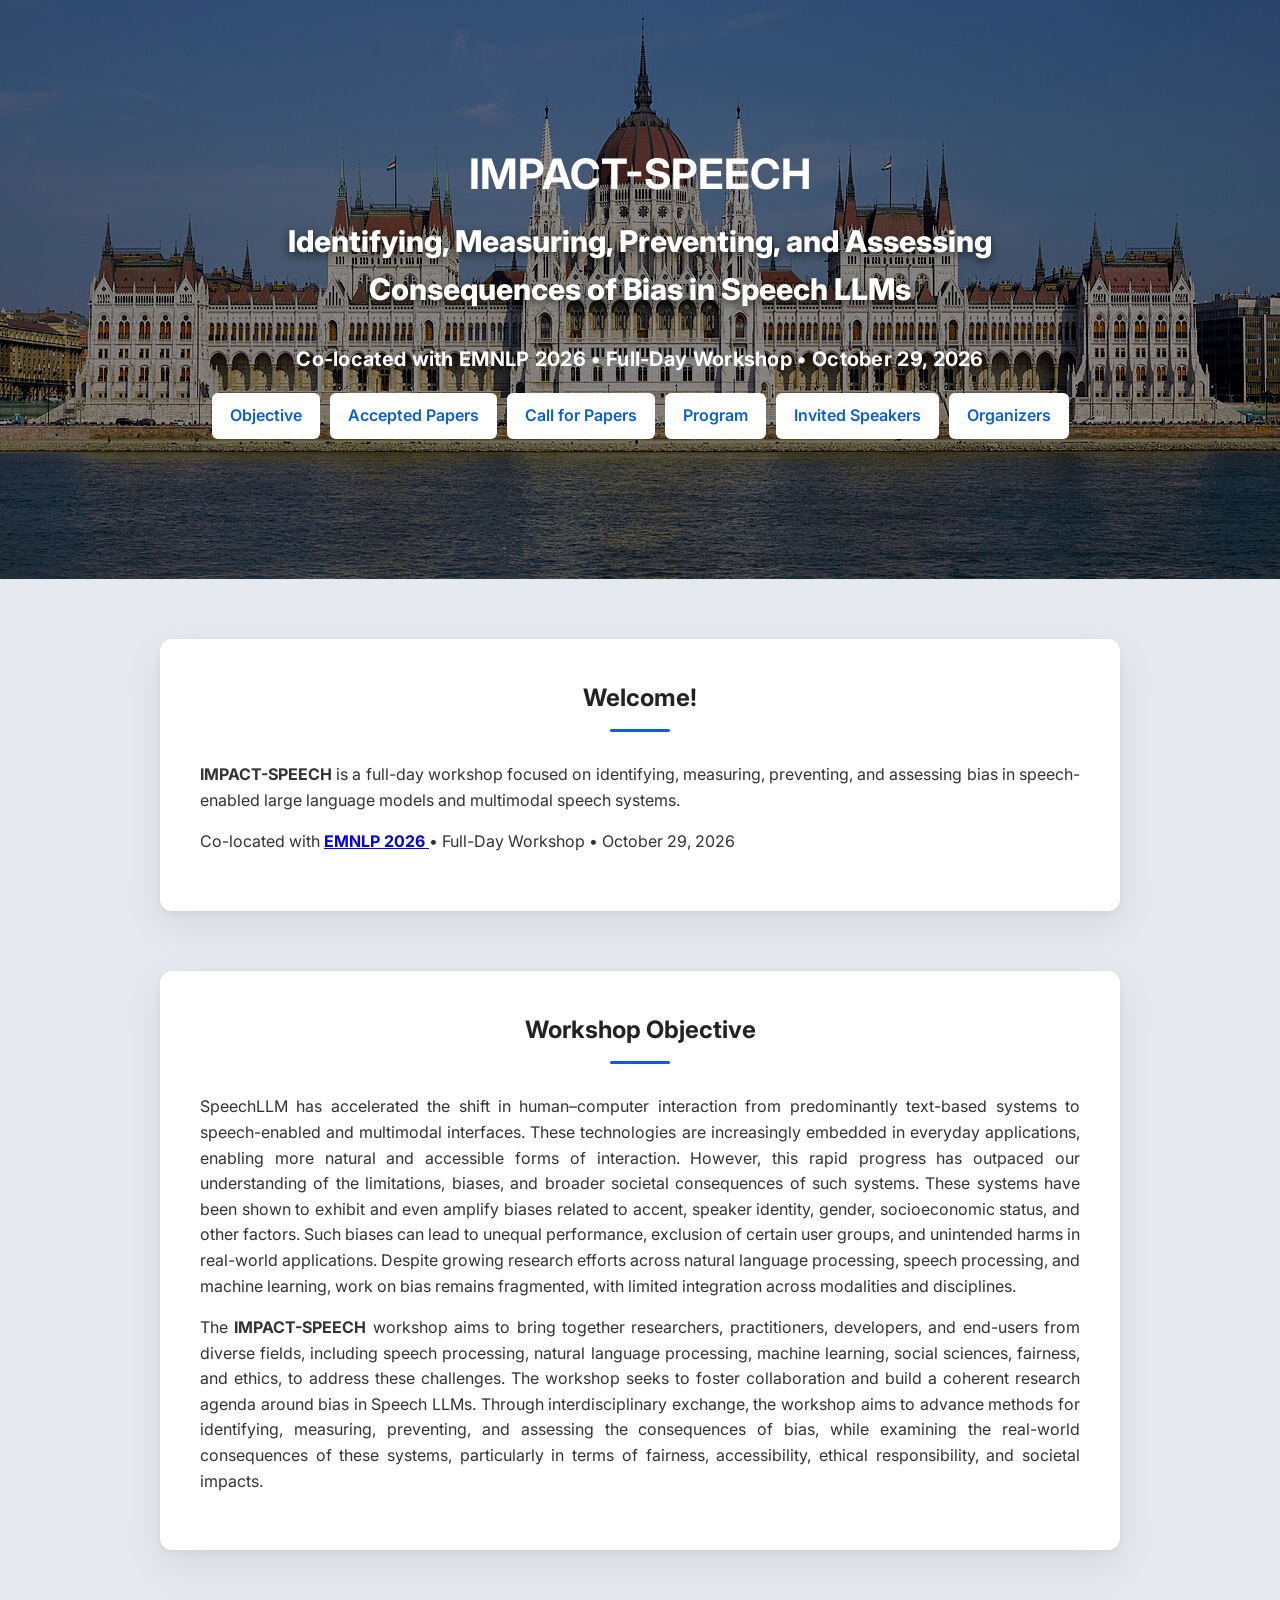
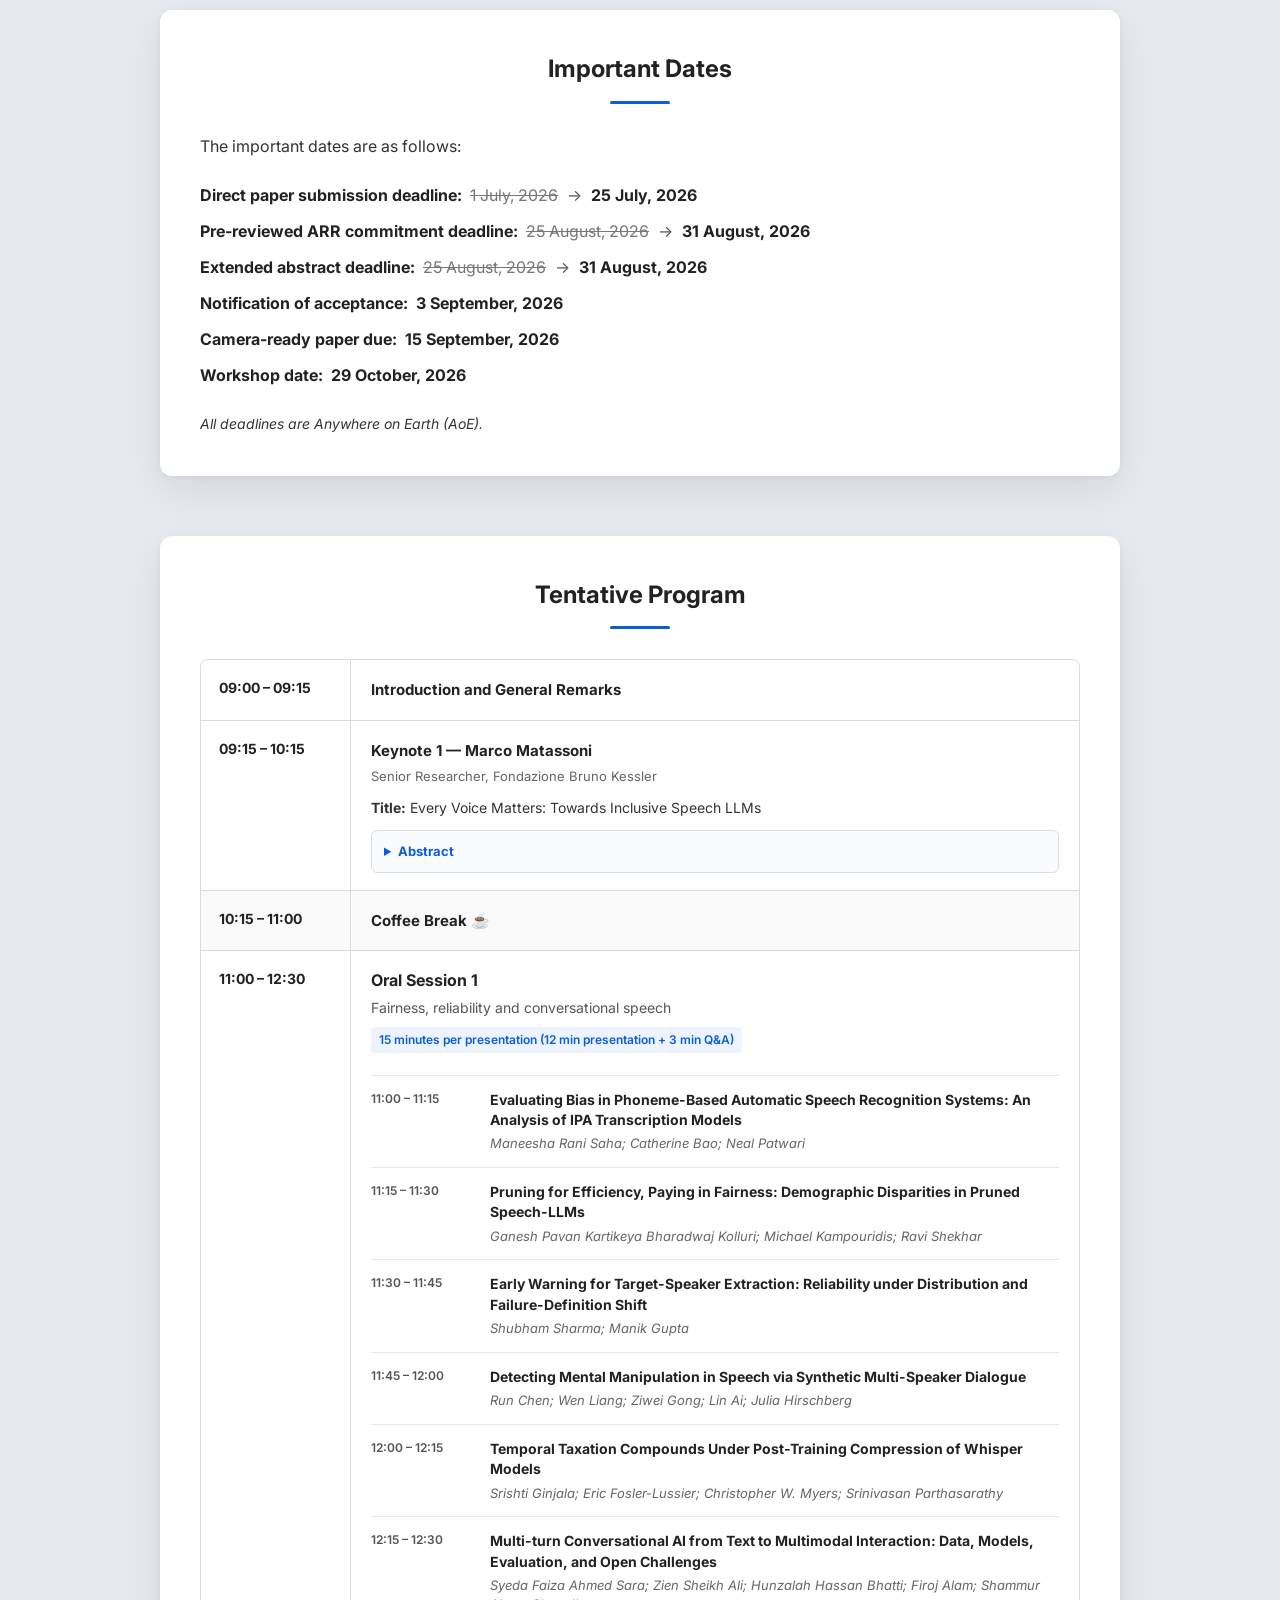
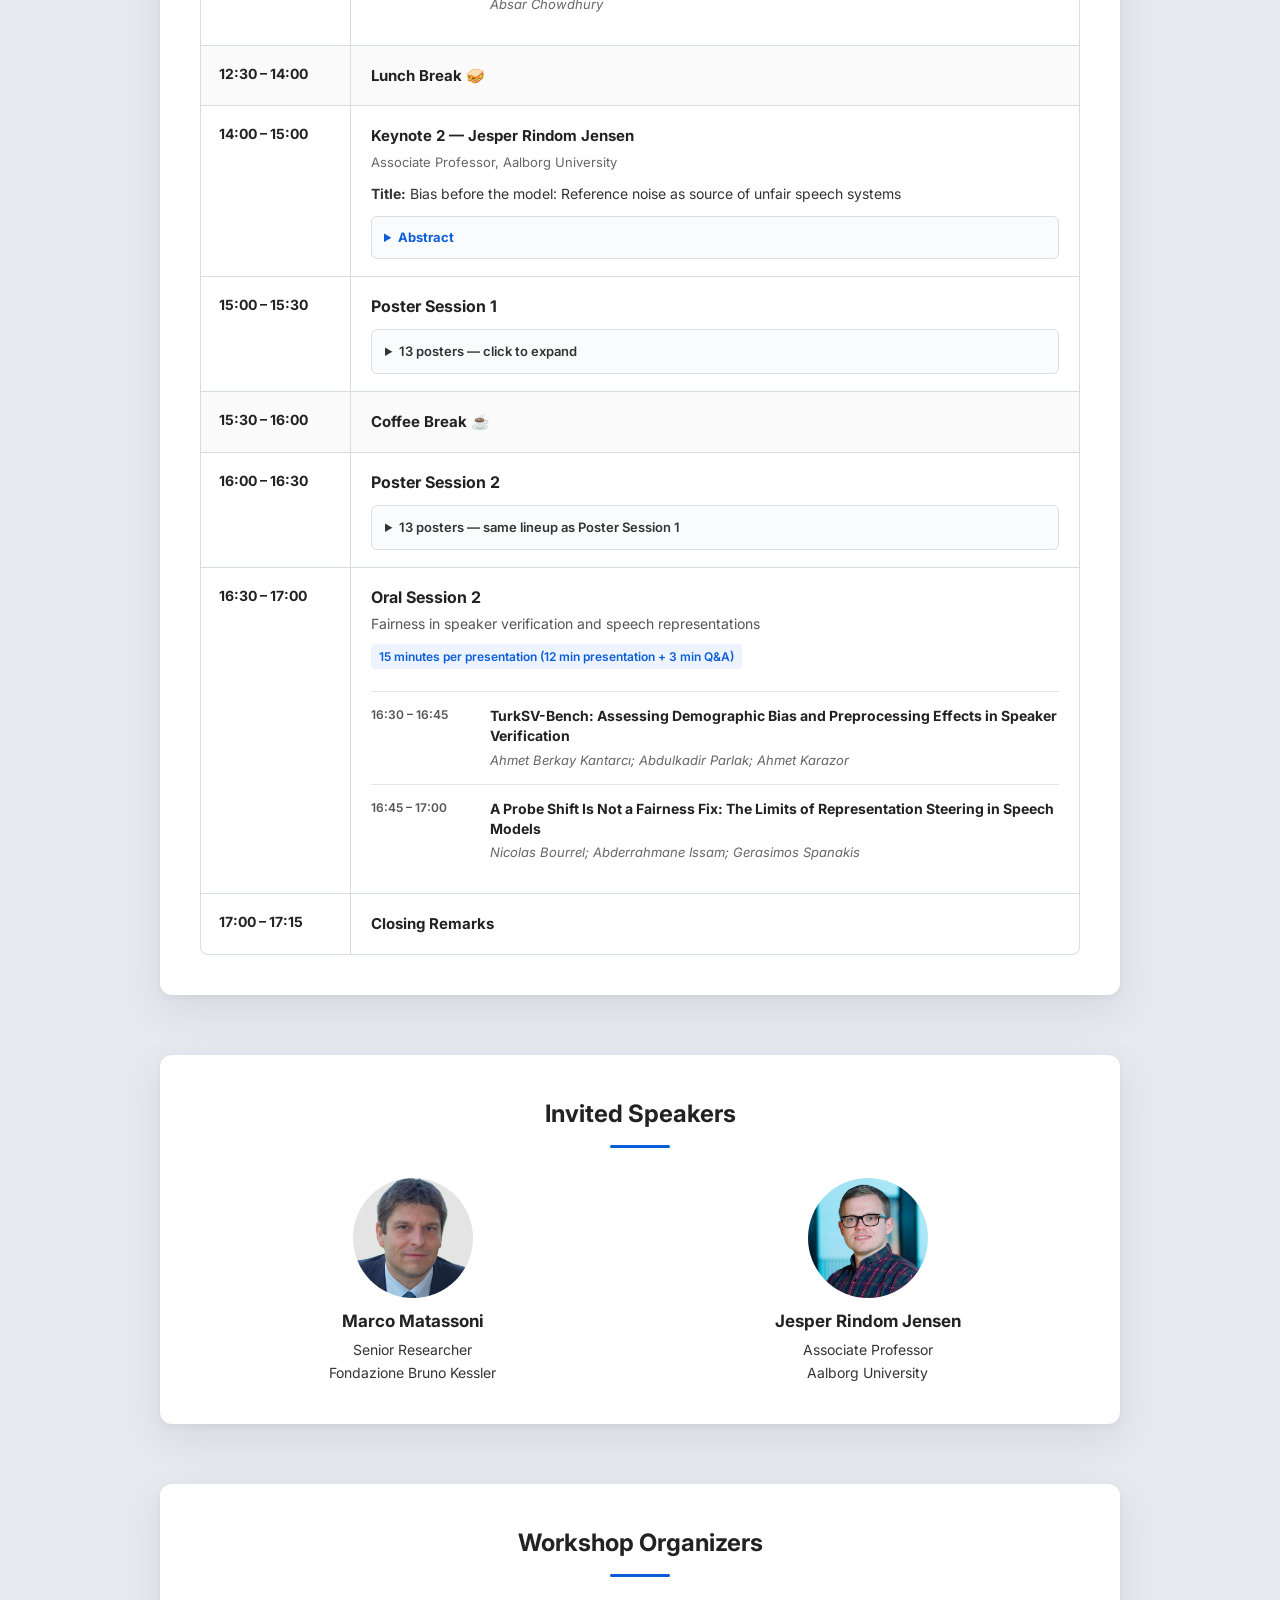
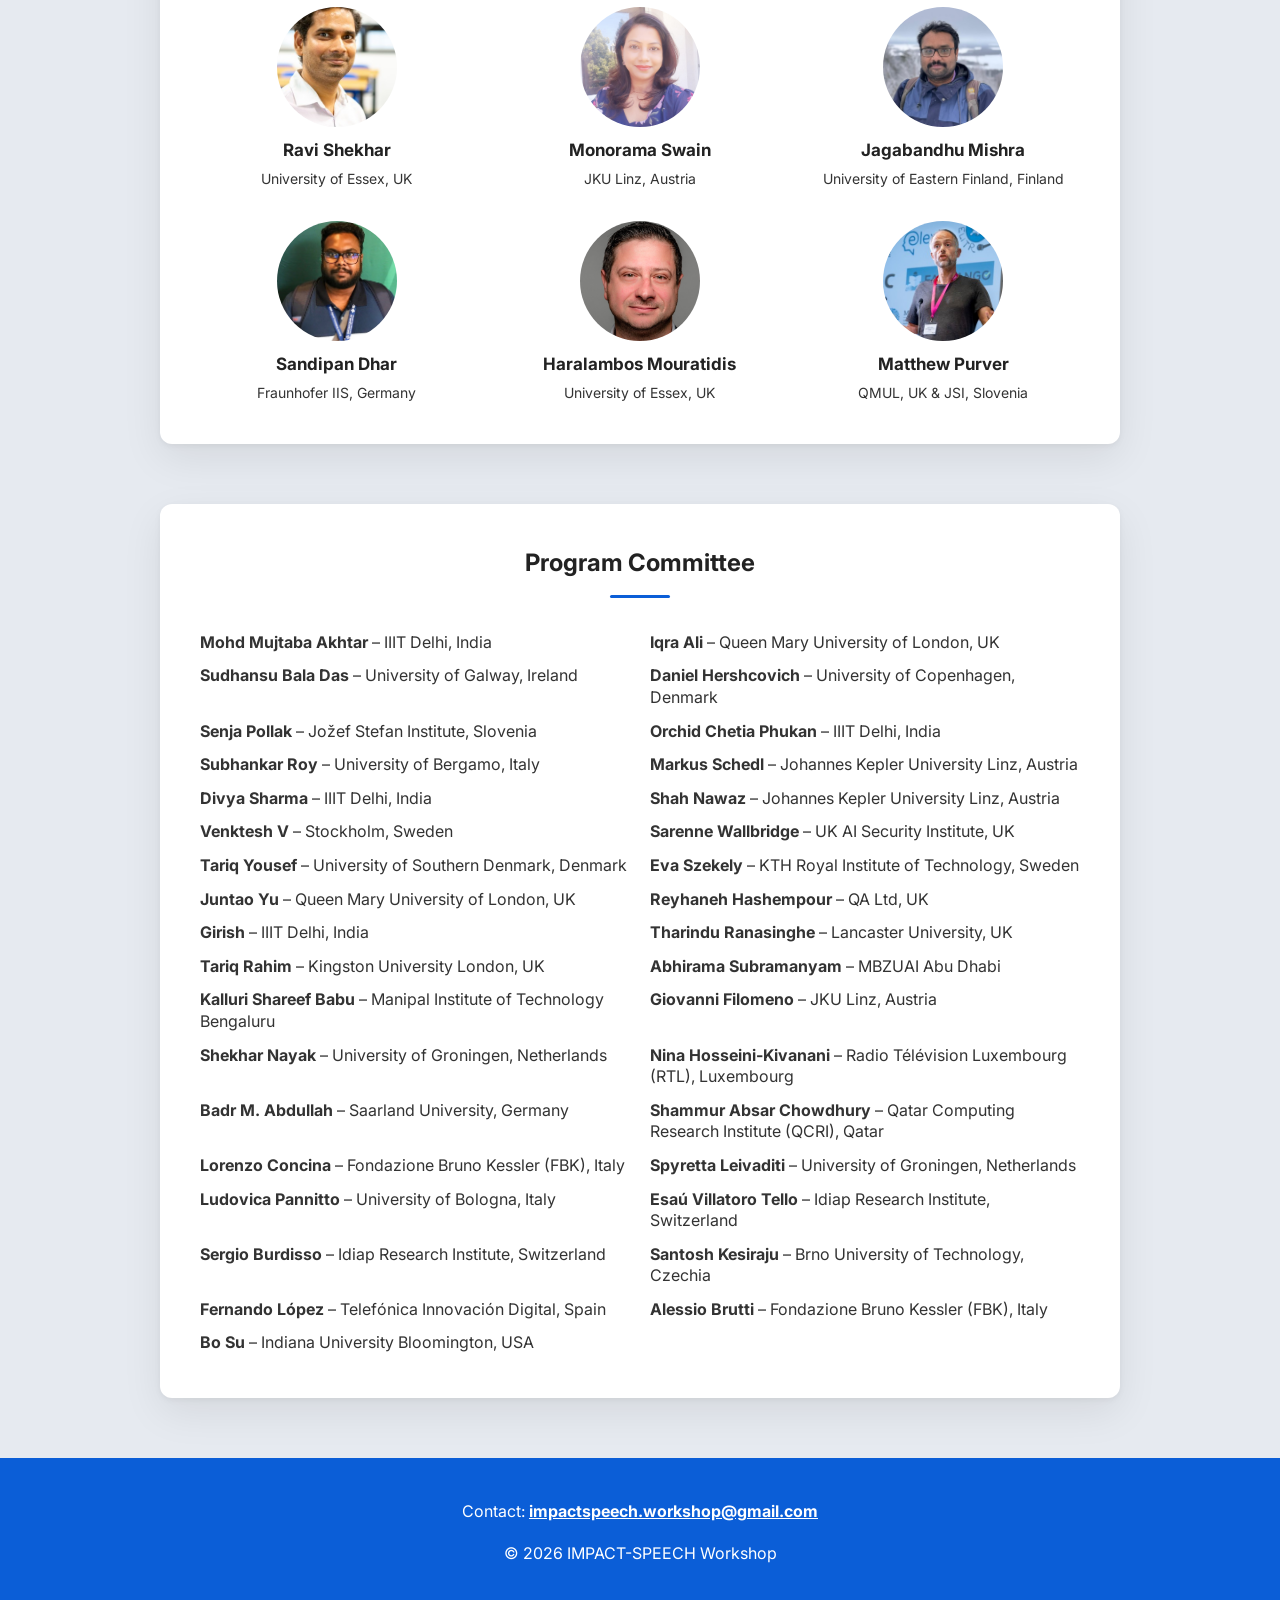
==== commit 595cfc92: "Update index.html" ====
--- a/index.html
+++ b/index.html
@@ -12,7 +12,7 @@
 href="https://fonts.googleapis.com/css2?family=Inter:wght@300;400;500;600;700;800;900&display=swap"
 rel="stylesheet">
 
-<link rel="stylesheet" href="css/style.css?v=20261015-keynote-abstracts">
+<link rel="stylesheet" href="css/style.css?v=20261015-program-button">
 </head>
 
 
@@ -61,6 +61,10 @@
 Call for Papers
 </a>
 
+<a href="#program" class="btn">
+Program
+</a>
+
 <a href="#speakers" class="btn">
 Invited Speakers
 </a>
@@ -191,7 +195,6 @@
 <div class="important-dates">
 
 <div class="date-line">
-
 <strong>Direct paper submission deadline:</strong>
 
 <span>
@@ -199,12 +202,10 @@
 <span class="date-arrow">→</span>
 <strong>25 July, 2026</strong>
 </span>
-
 </div>
 
 
 <div class="date-line">
-
 <strong>Pre-reviewed ARR commitment deadline:</strong>
 
 <span>
@@ -212,12 +213,10 @@
 <span class="date-arrow">→</span>
 <strong>31 August, 2026</strong>
 </span>
-
 </div>
 
 
 <div class="date-line">
-
 <strong>Extended abstract deadline:</strong>
 
 <span>
@@ -225,40 +224,33 @@
 <span class="date-arrow">→</span>
 <strong>31 August, 2026</strong>
 </span>
-
 </div>
 
 
 <div class="date-line">
-
 <strong>Notification of acceptance:</strong>
 
 <span>
 <strong>3 September, 2026</strong>
 </span>
-
 </div>
 
 
 <div class="date-line">
-
 <strong>Camera-ready paper due:</strong>
 
 <span>
 <strong>15 September, 2026</strong>
 </span>
-
 </div>
 
 
 <div class="date-line">
-
 <strong>Workshop date:</strong>
 
 <span>
 <strong>29 October, 2026</strong>
 </span>
-
 </div>
 
 </div>
@@ -288,7 +280,7 @@
 <div class="program-table">
 
 
-<!-- 09:00 -->
+<!-- INTRODUCTION -->
 
 <div class="program-row">
 
@@ -331,12 +323,26 @@
 </div>
 
 <details class="keynote-abstract">
+
 <summary>Abstract</summary>
 
 <div class="keynote-abstract-content">
-<p>
-The increasing use of Speech Large Language Models raises fundamental questions about fairness, inclusiveness, and trustworthiness. This talk presents research conducted within the ELOQUENCE project, which aims to develop multilingual, context-aware, and bias-controlled conversational AI for applications ranging from customer service and smart homes to safety-critical scenarios. We will focus on inequalities in multilingual and low-resource speech processing, where differences in data availability, language coverage, accents, and speaker characteristics can lead to significant performance disparities. The talk will discuss approaches to identify and measure speech bias, as well as strategies to improve robustness and inclusiveness through cross-lingual adaptation, data-efficient learning, and privacy-preserving approaches.
-</p>
+
+<p>
+The increasing use of Speech Large Language Models raises fundamental
+questions about fairness, inclusiveness, and trustworthiness. This talk
+presents research conducted within the ELOQUENCE project, which aims to
+develop multilingual, context-aware, and bias-controlled conversational AI
+for applications ranging from customer service and smart homes to
+safety-critical scenarios. We will focus on inequalities in multilingual and
+low-resource speech processing, where differences in data availability,
+language coverage, accents, and speaker characteristics can lead to significant
+performance disparities. The talk will discuss approaches to identify and
+measure speech bias, as well as strategies to improve robustness and
+inclusiveness through cross-lingual adaptation, data-efficient learning,
+and privacy-preserving approaches.
+</p>
+
 </div>
 
 </details>
@@ -347,7 +353,7 @@
 
 
 
-<!-- COFFEE -->
+<!-- COFFEE BREAK -->
 
 <div class="program-row program-break">
 
@@ -415,6 +421,7 @@
 </div>
 
 
+
 <div class="oral-item">
 
 <div class="oral-time">
@@ -438,6 +445,7 @@
 </div>
 
 
+
 <div class="oral-item">
 
 <div class="oral-time">
@@ -460,6 +468,7 @@
 </div>
 
 
+
 <div class="oral-item">
 
 <div class="oral-time">
@@ -481,6 +490,7 @@
 </div>
 
 
+
 <div class="oral-item">
 
 <div class="oral-time">
@@ -501,6 +511,7 @@
 </div>
 
 </div>
+
 
 
 <div class="oral-item">
@@ -526,6 +537,7 @@
 
 </div>
 
+
 </div>
 
 </div>
@@ -577,12 +589,23 @@
 </div>
 
 <details class="keynote-abstract">
+
 <summary>Abstract</summary>
 
 <div class="keynote-abstract-content">
-<p>
-Bias in speech systems is often attributed to the models themselves, but it can be introduced long before training begins. In this talk, I will use speech enhancement as a case study, focusing on one such example: the "clean" references used for training are, in practice, often noisy. Drawing on our recent research, we will see how this can bias models to let noise pass through while still scoring well on objective metrics. We will also examine current evaluation practices, showing that common metrics struggle to differentiate between state-of-the-art methods and often fail to reflect the preferences and perception of real users.
-</p>
+
+<p>
+Bias in speech systems is often attributed to the models themselves, but it
+can be introduced long before training begins. In this talk, I will use speech
+enhancement as a case study, focusing on one such example: the "clean"
+references used for training are, in practice, often noisy. Drawing on our
+recent research, we will see how this can bias models to let noise pass through
+while still scoring well on objective metrics. We will also examine current
+evaluation practices, showing that common metrics struggle to differentiate
+between state-of-the-art methods and often fail to reflect the preferences
+and perception of real users.
+</p>
+
 </div>
 
 </details>
@@ -643,7 +666,9 @@
 When How You Speak Changes What Models Refuse:
 Investigating Prosody-Conditioned Safety Divergence in Audio-Language Models
 </strong>
-<span>Akash Das; Ishan Roy</span>
+<span>
+Akash Das; Ishan Roy
+</span>
 </div>
 
 
@@ -652,7 +677,9 @@
 What Drives Dialectal Jailbreaks?
 An Ablation of Surface Form, Cultural Framing, and Strategy Banks
 </strong>
-<span>Qingyang Xu</span>
+<span>
+Qingyang Xu
+</span>
 </div>
 
 
@@ -661,7 +688,9 @@
 KanAdapter: A Kolmogorov-Arnold Network-based Plug-and-Play Module
 for Efficient Fine-tuning of Foundation Speech Models
 </strong>
-<span>Tuan Dat Phuong</span>
+<span>
+Tuan Dat Phuong
+</span>
 </div>
 
 
@@ -681,7 +710,9 @@
 <strong>
 Auditing Spoken Correction Uptake and Retention in Speech LLMs
 </strong>
-<span>Yoonhyuk Choi</span>
+<span>
+Yoonhyuk Choi
+</span>
 </div>
 
 
@@ -690,7 +721,9 @@
 Lost in Compression:
 Calibration Bias and the Accent-WER Gap in Speech LLMs
 </strong>
-<span>Angad Ripudaman Singh Bajwa</span>
+<span>
+Angad Ripudaman Singh Bajwa
+</span>
 </div>
 
 
@@ -710,7 +743,9 @@
 Dialect Gaps in Tamil Speech Recognition:
 A Paired Evaluation of Erode and Common Spoken Tamil
 </strong>
-<span>Dharunish Yugeswardeenoo</span>
+<span>
+Dharunish Yugeswardeenoo
+</span>
 </div>
 
 
@@ -748,6 +783,7 @@
 </span>
 </div>
 
+
 </div>
 
 </details>
@@ -758,7 +794,7 @@
 
 
 
-<!-- COFFEE -->
+<!-- COFFEE BREAK -->
 
 <div class="program-row program-break">
 
@@ -791,6 +827,7 @@
 <div class="session-title">
 Poster Session 2
 </div>
+
 
 <details class="poster-box">
 
@@ -862,6 +899,7 @@
 </div>
 
 
+
 <div class="oral-item">
 
 <div class="oral-time">
@@ -883,6 +921,7 @@
 
 </div>
 
+
 </div>
 
 </div>
@@ -933,7 +972,9 @@
 
 <div class="speaker">
 
-<a href="https://speechtek.fbk.eu/author/marco/" target="_blank">
+<a
+href="https://speechtek.fbk.eu/author/marco/"
+target="_blank">
 
 <img
 src="images/marco_matassoni.jpg"
@@ -953,7 +994,9 @@
 
 <div class="speaker">
 
-<a href="https://jesperrj.blog.aau.dk/" target="_blank">
+<a
+href="https://jesperrj.blog.aau.dk/"
+target="_blank">
 
 <img
 src="images/jesper_jensen.jpg"
@@ -1189,15 +1232,12 @@
 <footer>
 
 <p>
-
 Contact:
 
 <strong>
-
 <a href="mailto:impactspeech.workshop@gmail.com">
 impactspeech.workshop@gmail.com
 </a>
-
 </strong>
 
 </p>
--- a/css/style.css
+++ b/css/style.css
@@ -432,6 +432,51 @@
 font-size:14px;
 line-height:1.5;
 color:#333;
+}
+
+
+
+/* ========================================================= */
+/* KEYNOTE ABSTRACT DROPDOWN */
+/* ========================================================= */
+
+.keynote-abstract{
+margin-top:12px;
+border:1px solid #d9dee4;
+border-radius:6px;
+background:#fafbfc;
+overflow:hidden;
+}
+
+.keynote-abstract summary{
+padding:10px 12px;
+cursor:pointer;
+font-size:13px;
+font-weight:700;
+color:#0b5ed7;
+list-style-position:inside;
+user-select:none;
+}
+
+.keynote-abstract summary:hover{
+background:#f2f6ff;
+}
+
+.keynote-abstract[open] summary{
+border-bottom:1px solid #dfe3e8;
+}
+
+.keynote-abstract-content{
+background:#fff;
+padding:12px 14px 14px;
+}
+
+.keynote-abstract-content p{
+margin:0;
+font-size:13px;
+line-height:1.6;
+color:#444;
+text-align:justify;
 }
 
 
@@ -658,6 +703,22 @@
 
 @media(max-width:768px){
 
+.keynote-abstract summary{
+font-size:12px;
+padding:9px 10px;
+}
+
+.keynote-abstract-content{
+padding:10px 12px 12px;
+}
+
+.keynote-abstract-content p{
+font-size:12px;
+text-align:left;
+}
+
+
+
 .hero{
 padding:80px 20px;
 }
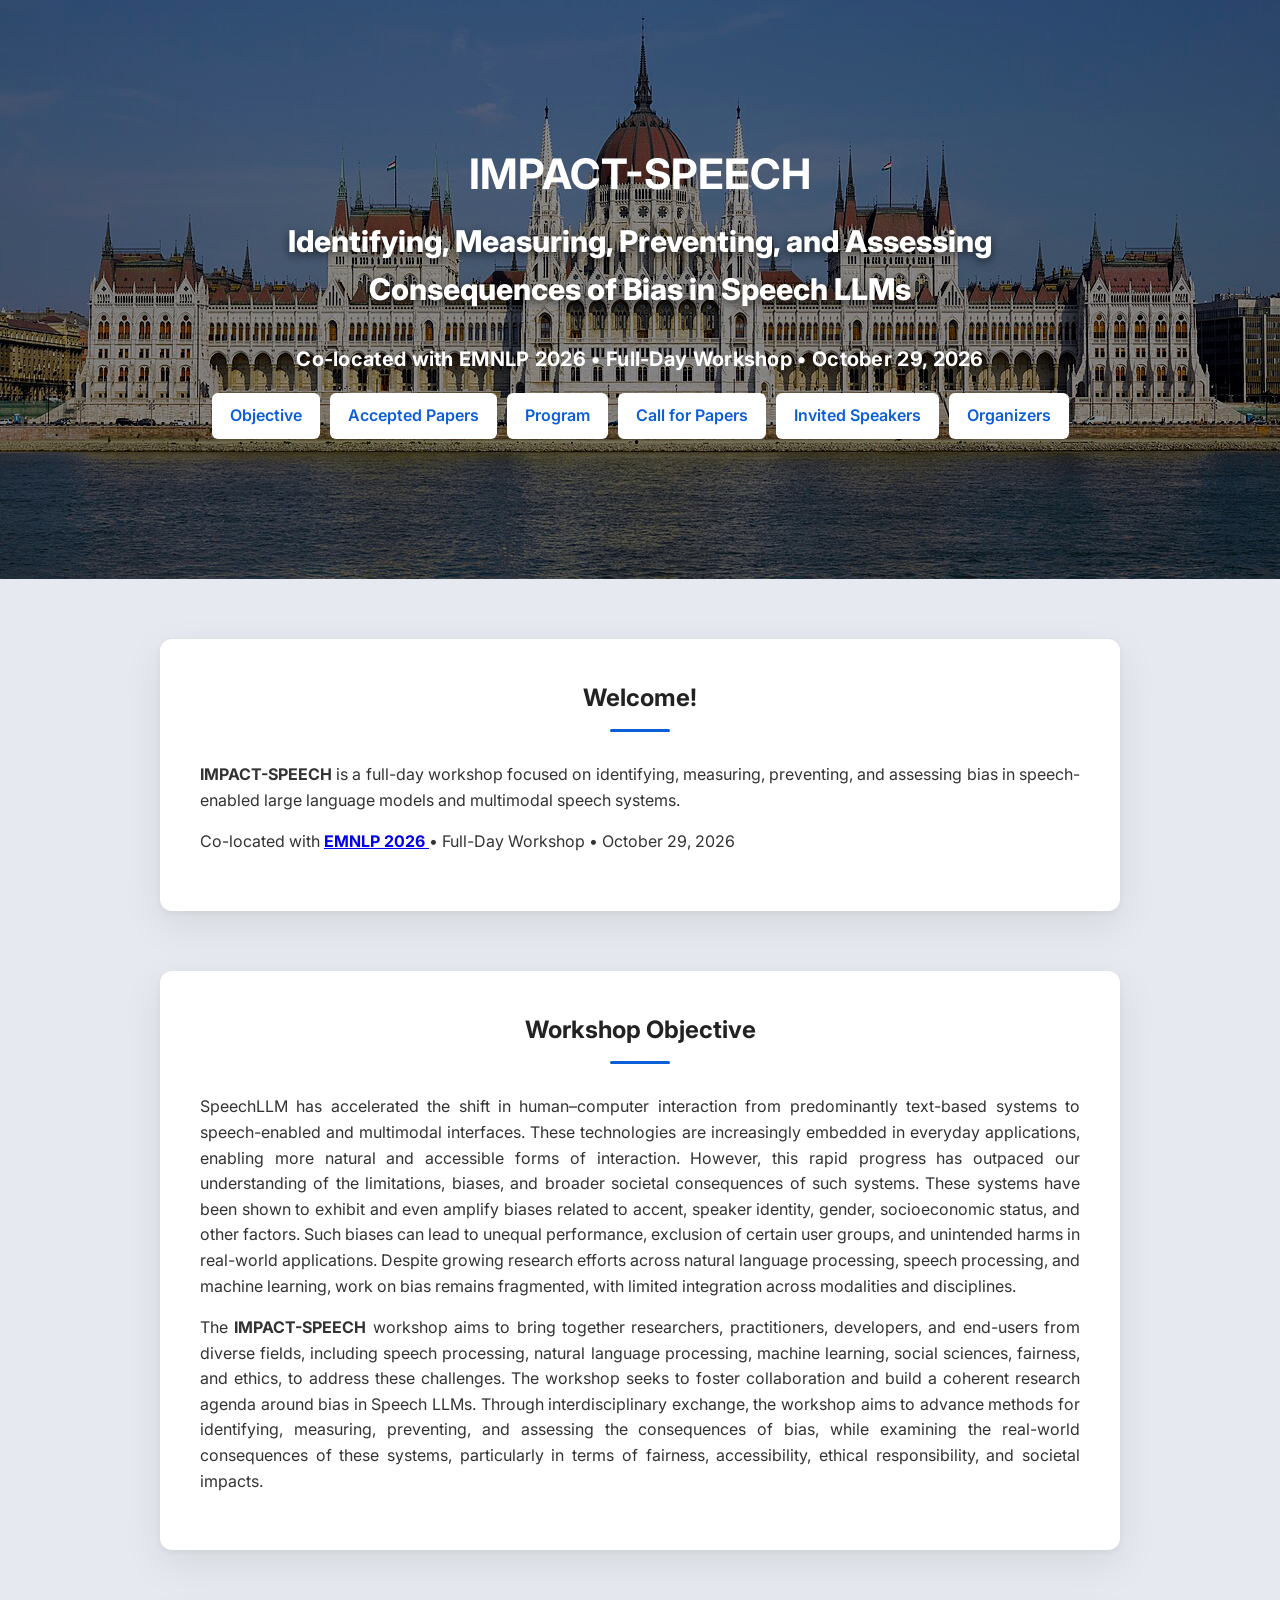
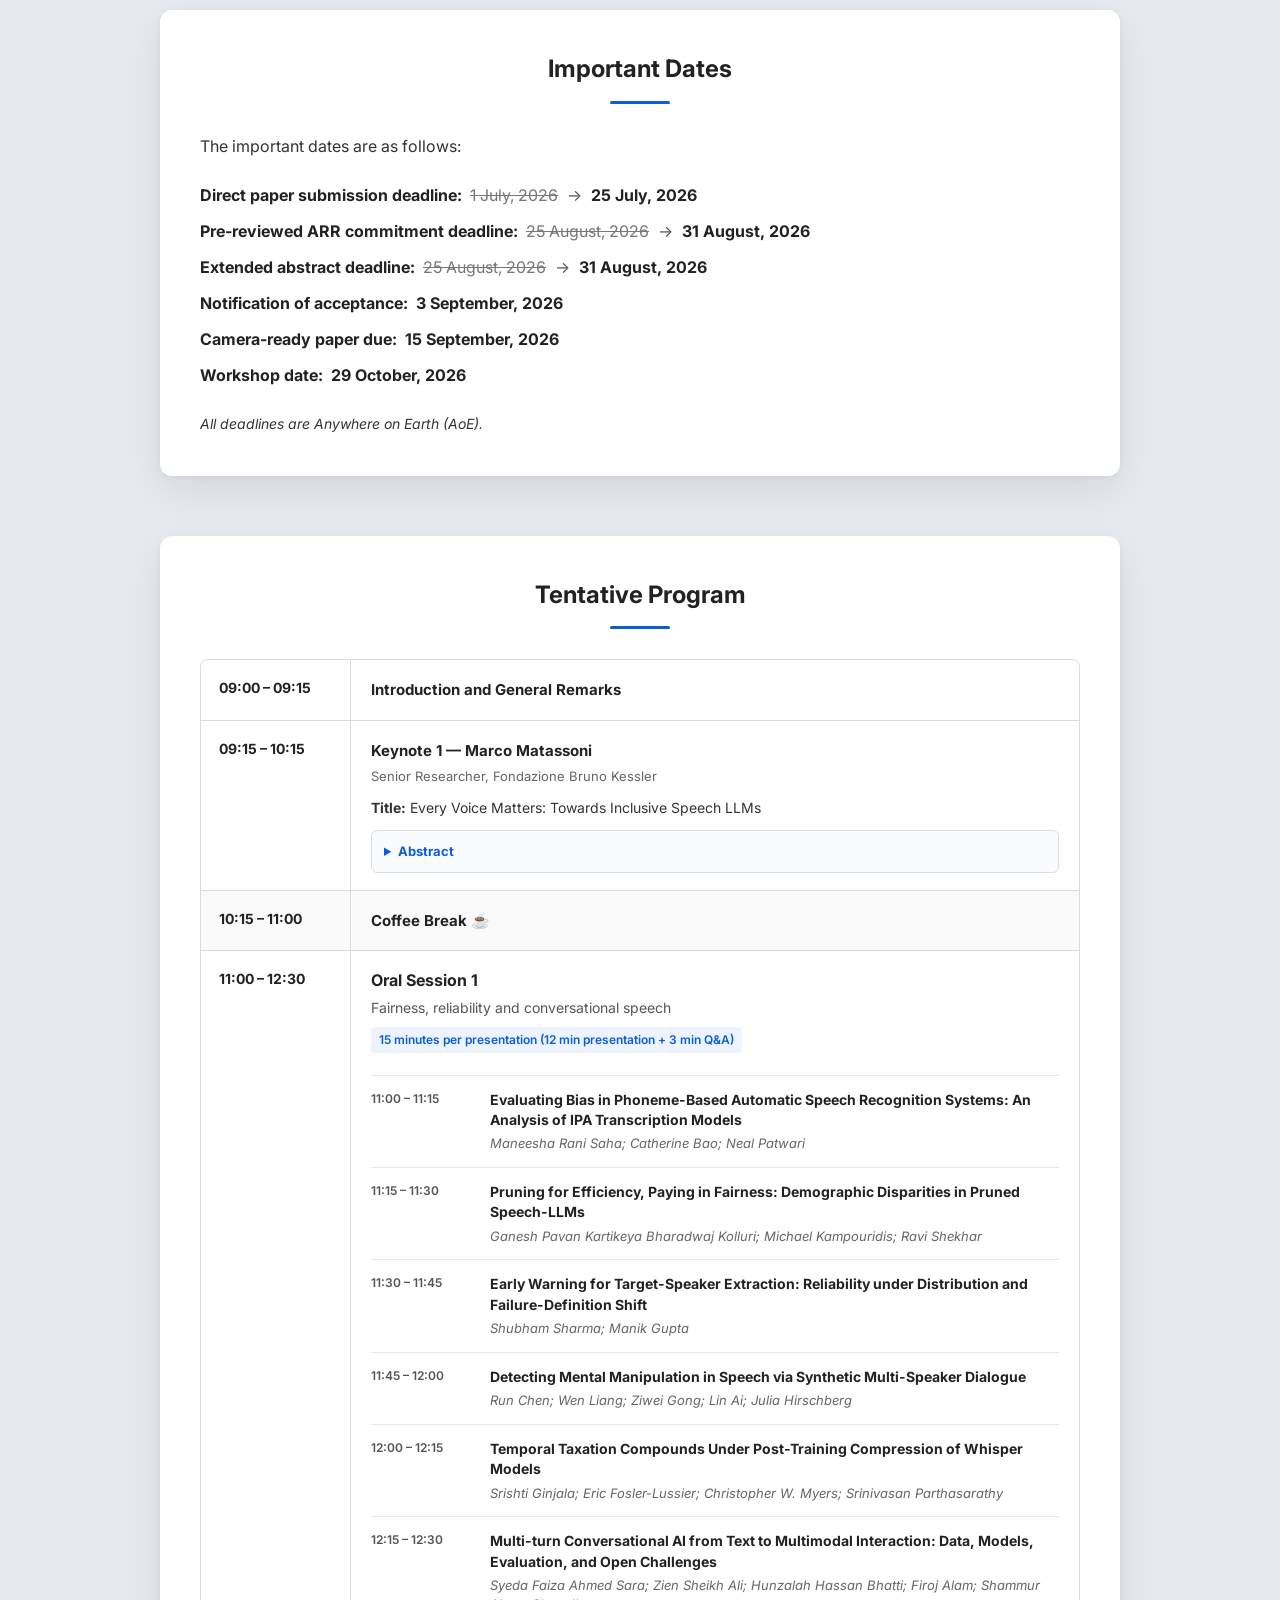
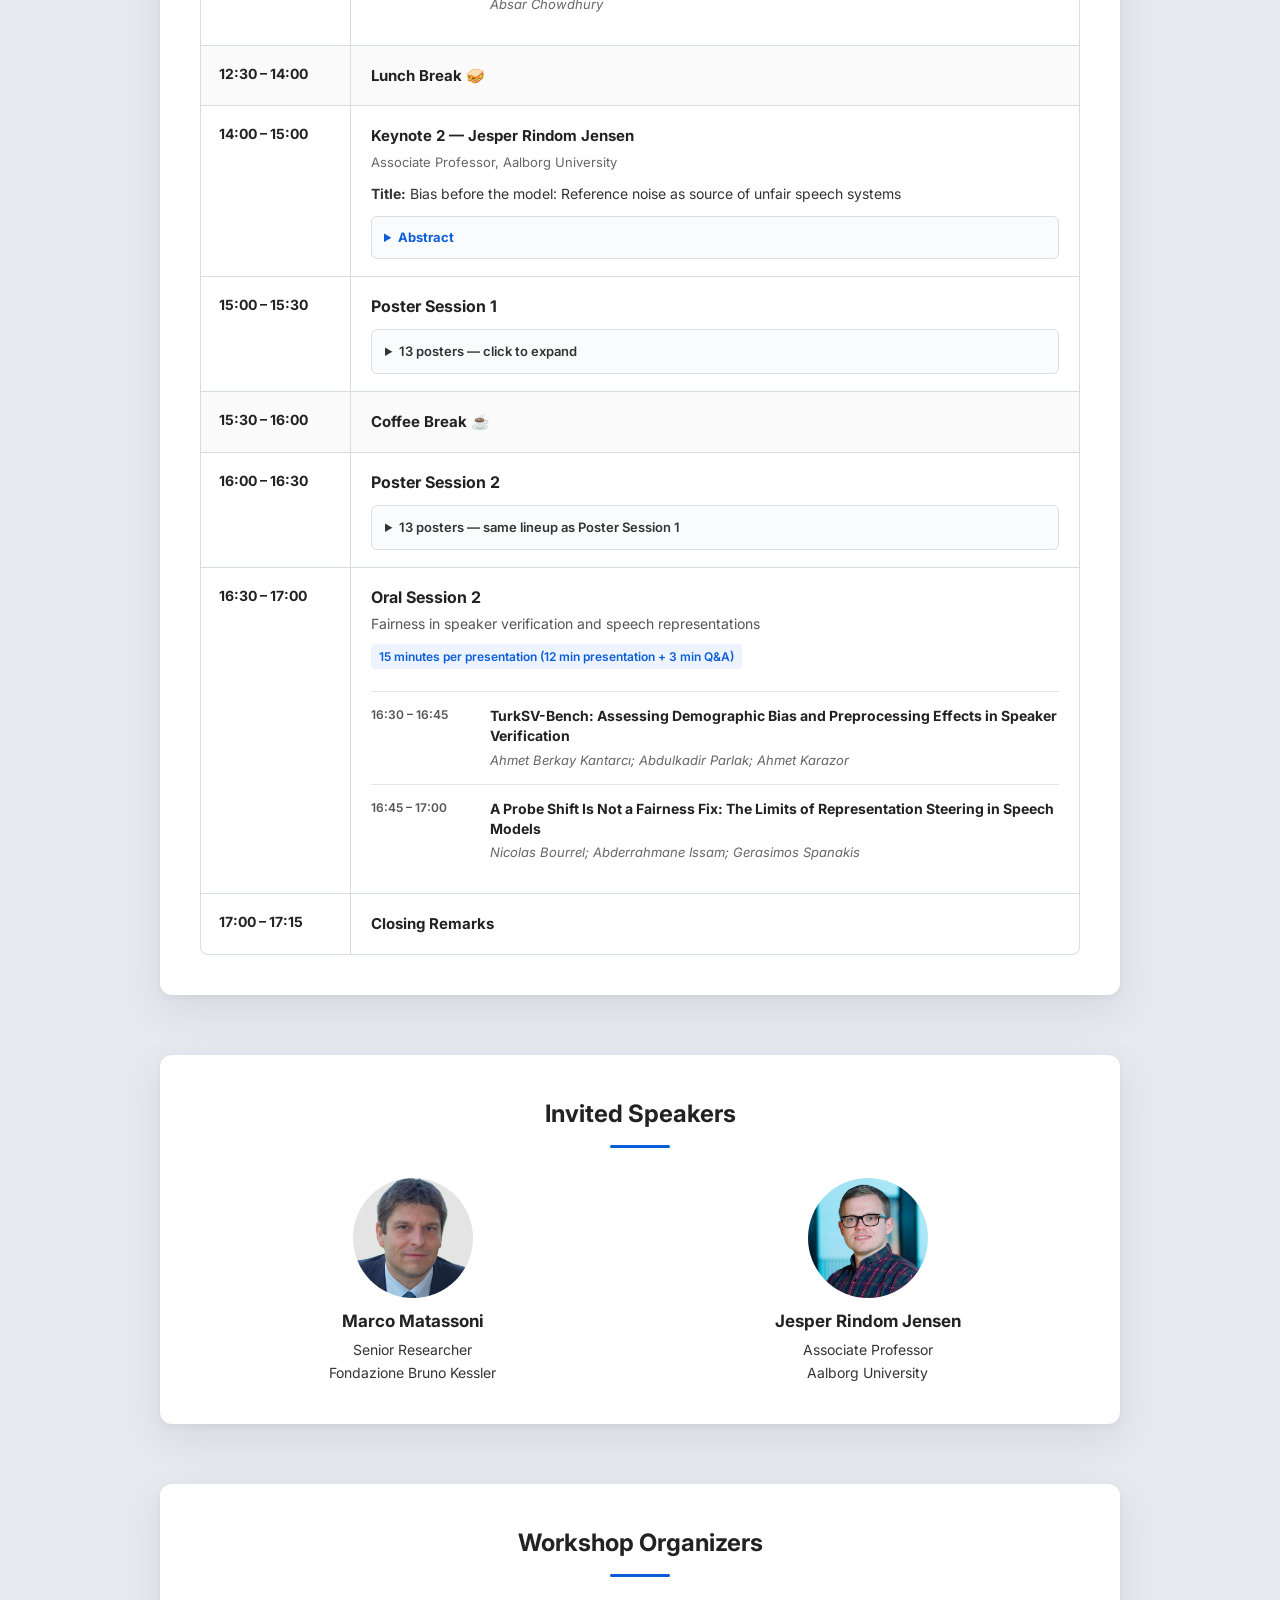
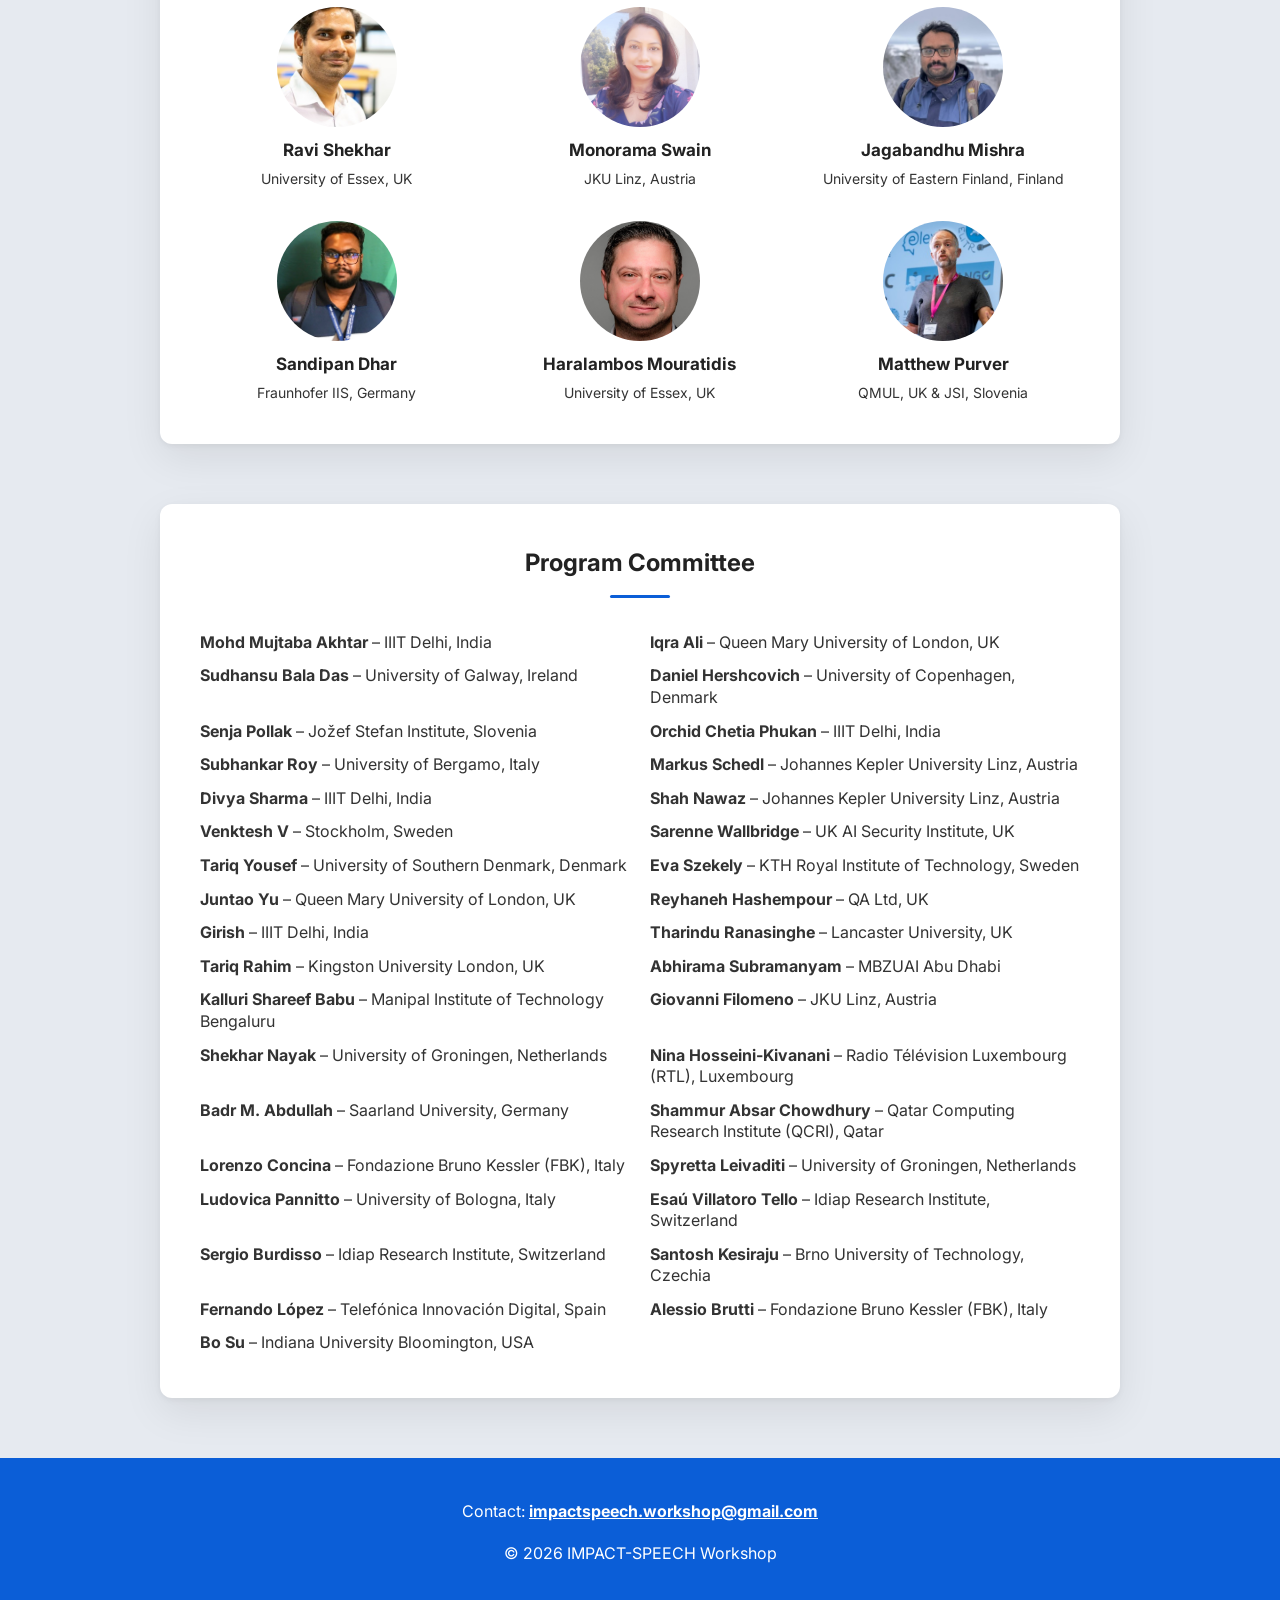
==== commit 37d48d64: "Modify stylesheet version and add new button Updated stylesheet link and added 'Call for Papers' but" ====
--- a/index.html
+++ b/index.html
@@ -12,7 +12,7 @@
 href="https://fonts.googleapis.com/css2?family=Inter:wght@300;400;500;600;700;800;900&display=swap"
 rel="stylesheet">
 
-<link rel="stylesheet" href="css/style.css?v=20261015-program-button">
+<link rel="stylesheet" href="css/style.css?v=20261015-program-order-final">
 </head>
 
 
@@ -57,12 +57,12 @@
 Accepted Papers
 </a>
 
+<a href="#program" class="btn">
+Program
+</a>
+
 <a href="call-for-papers.html" class="btn">
 Call for Papers
-</a>
-
-<a href="#program" class="btn">
-Program
 </a>
 
 <a href="#speakers" class="btn">
--- a/css/style.css
+++ b/css/style.css
@@ -357,6 +357,10 @@
 /* PROGRAM TABLE */
 /* ========================================================= */
 
+.program-section{
+scroll-margin-top:20px;
+}
+
 .program-section .section-inner{
 padding:40px;
 }
@@ -433,7 +437,6 @@
 line-height:1.5;
 color:#333;
 }
-
 
 
 /* ========================================================= */
@@ -573,6 +576,10 @@
 list-style-position:inside;
 }
 
+.poster-box summary:hover{
+background:#f2f6ff;
+}
+
 .poster-box[open] summary{
 border-bottom:1px solid #dfe3e8;
 }
@@ -718,7 +725,6 @@
 }
 
 
-
 .hero{
 padding:80px 20px;
 }
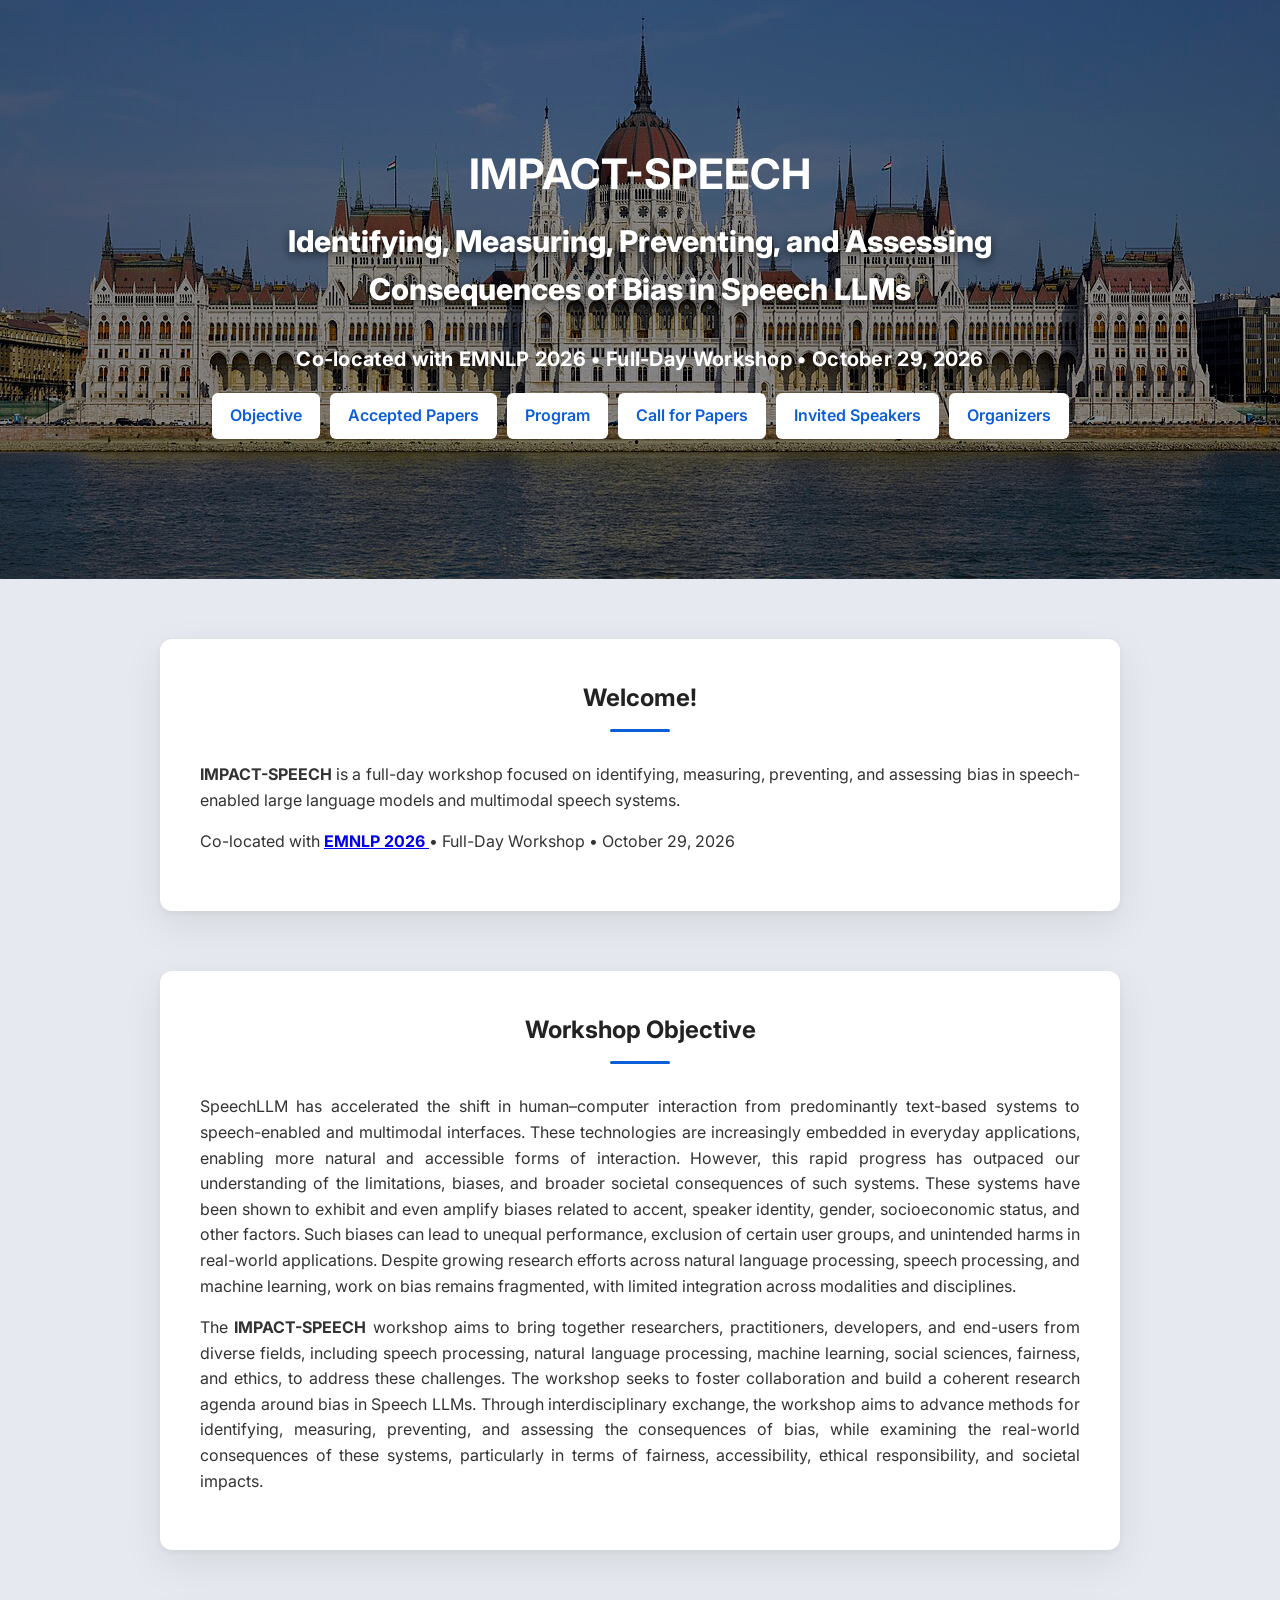
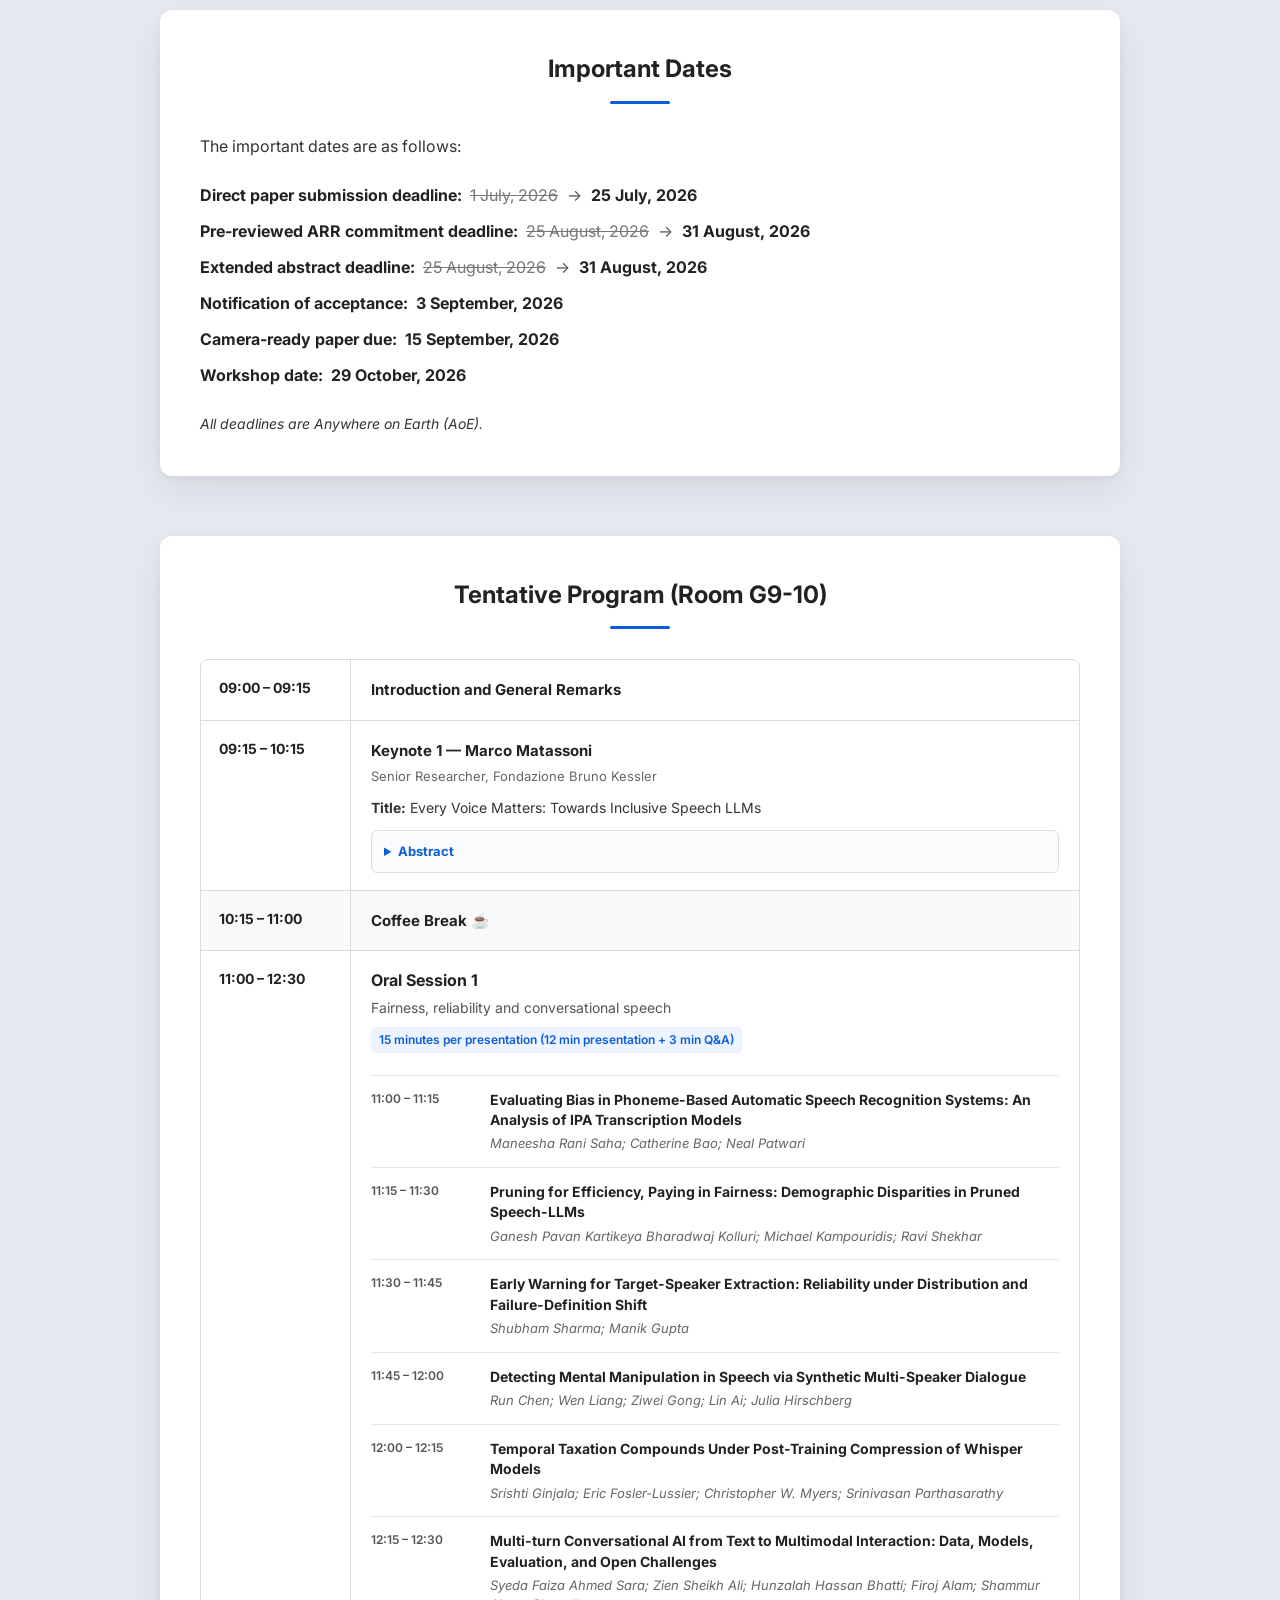
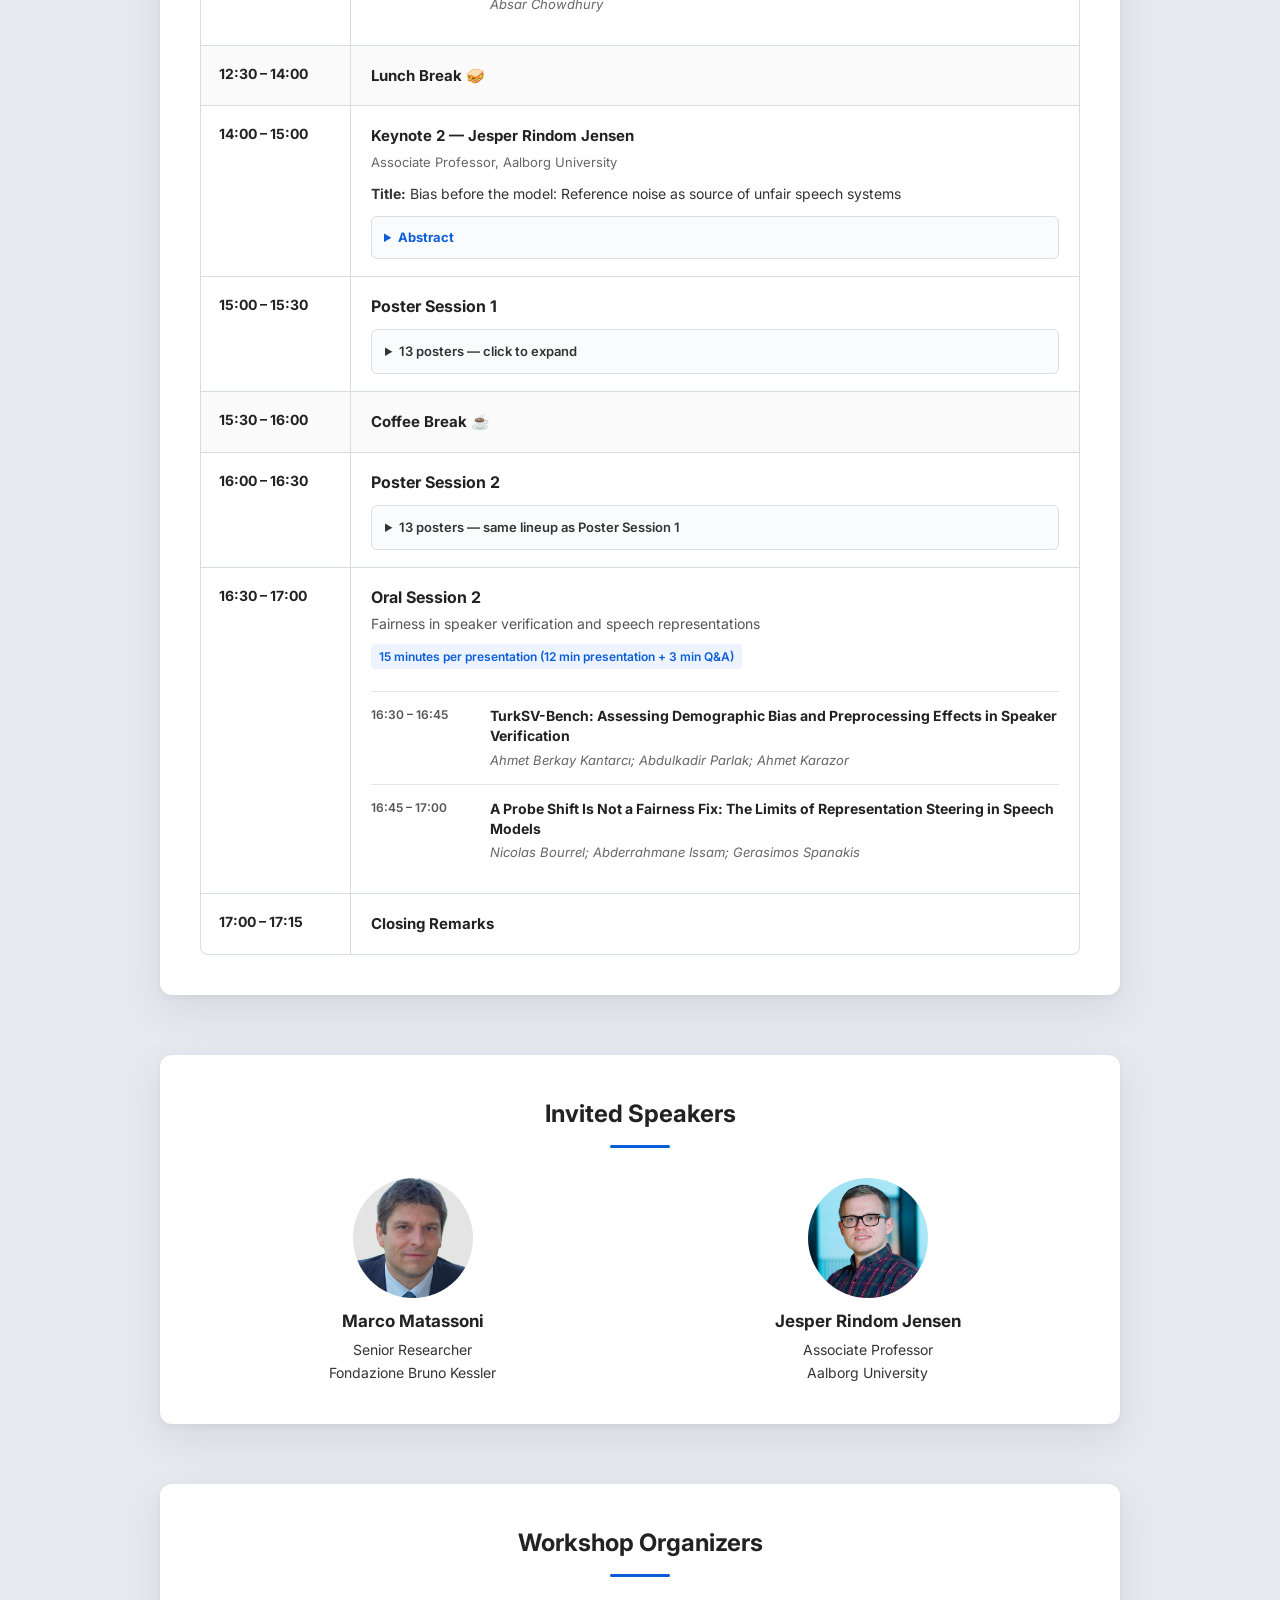
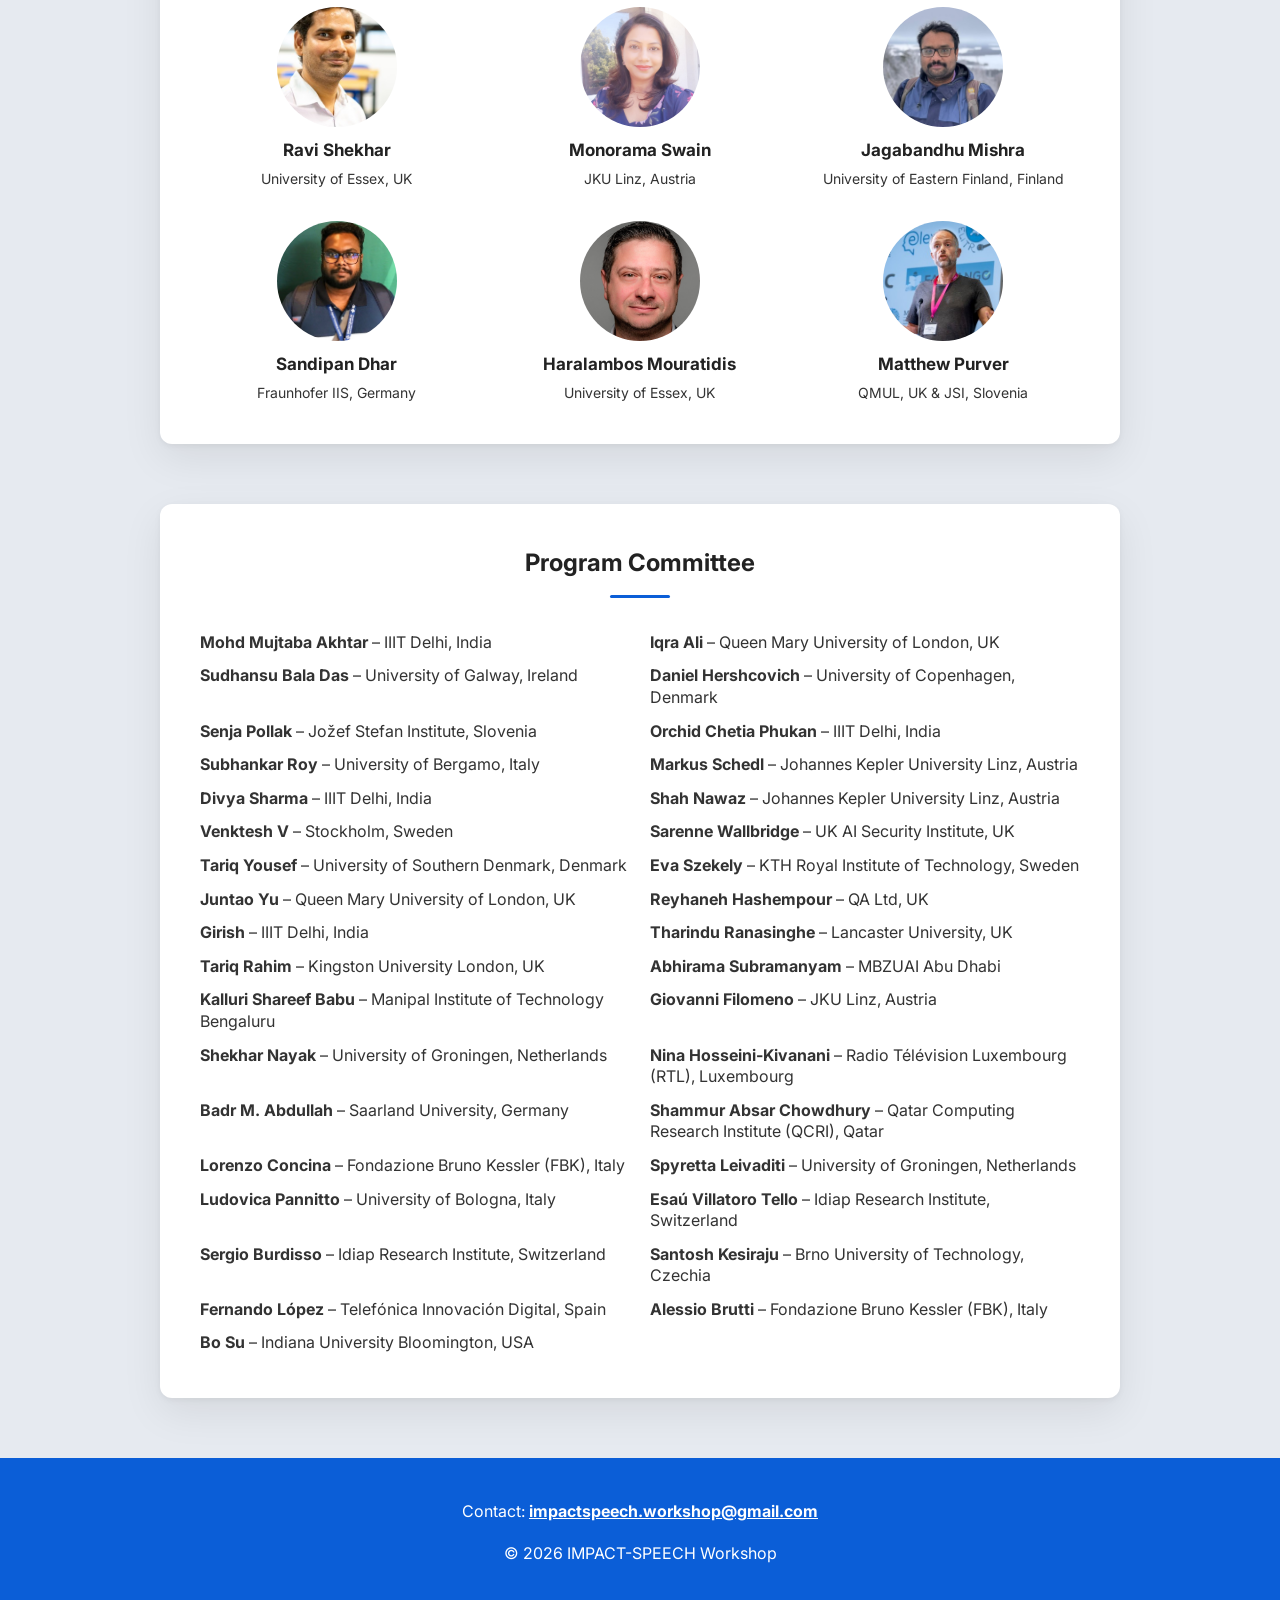
==== commit 9717e331: "Update index.html" ====
--- a/index.html
+++ b/index.html
@@ -267,14 +267,14 @@
 
 
 <!-- ========================================================= -->
-<!-- TENTATIVE PROGRAM -->
+<!-- TENTATIVE PROGRAM  -->
 <!-- ========================================================= -->
 
 <section class="section program-section" id="program">
 
 <div class="section-inner">
 
-<h2>Tentative Program</h2>
+<h2>Tentative Program (Room G9-10)</h2>
 
 
 <div class="program-table">
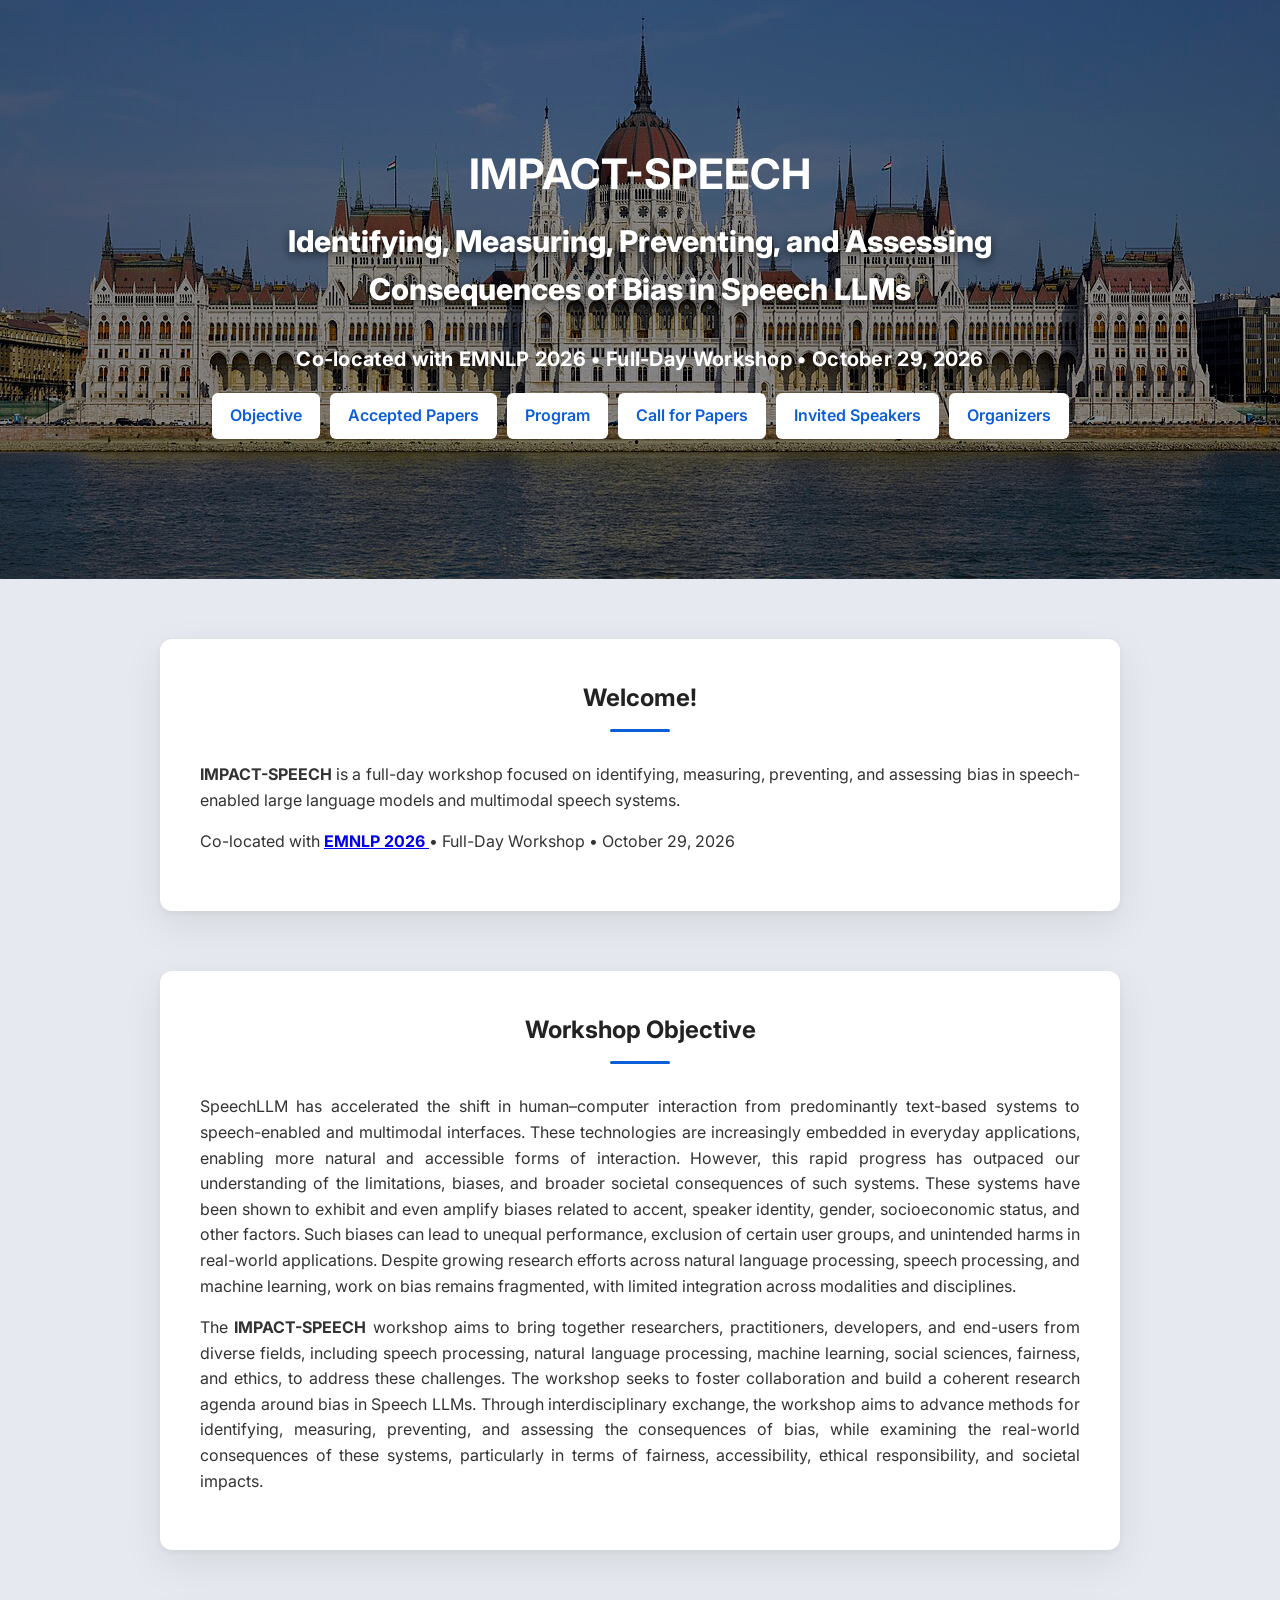
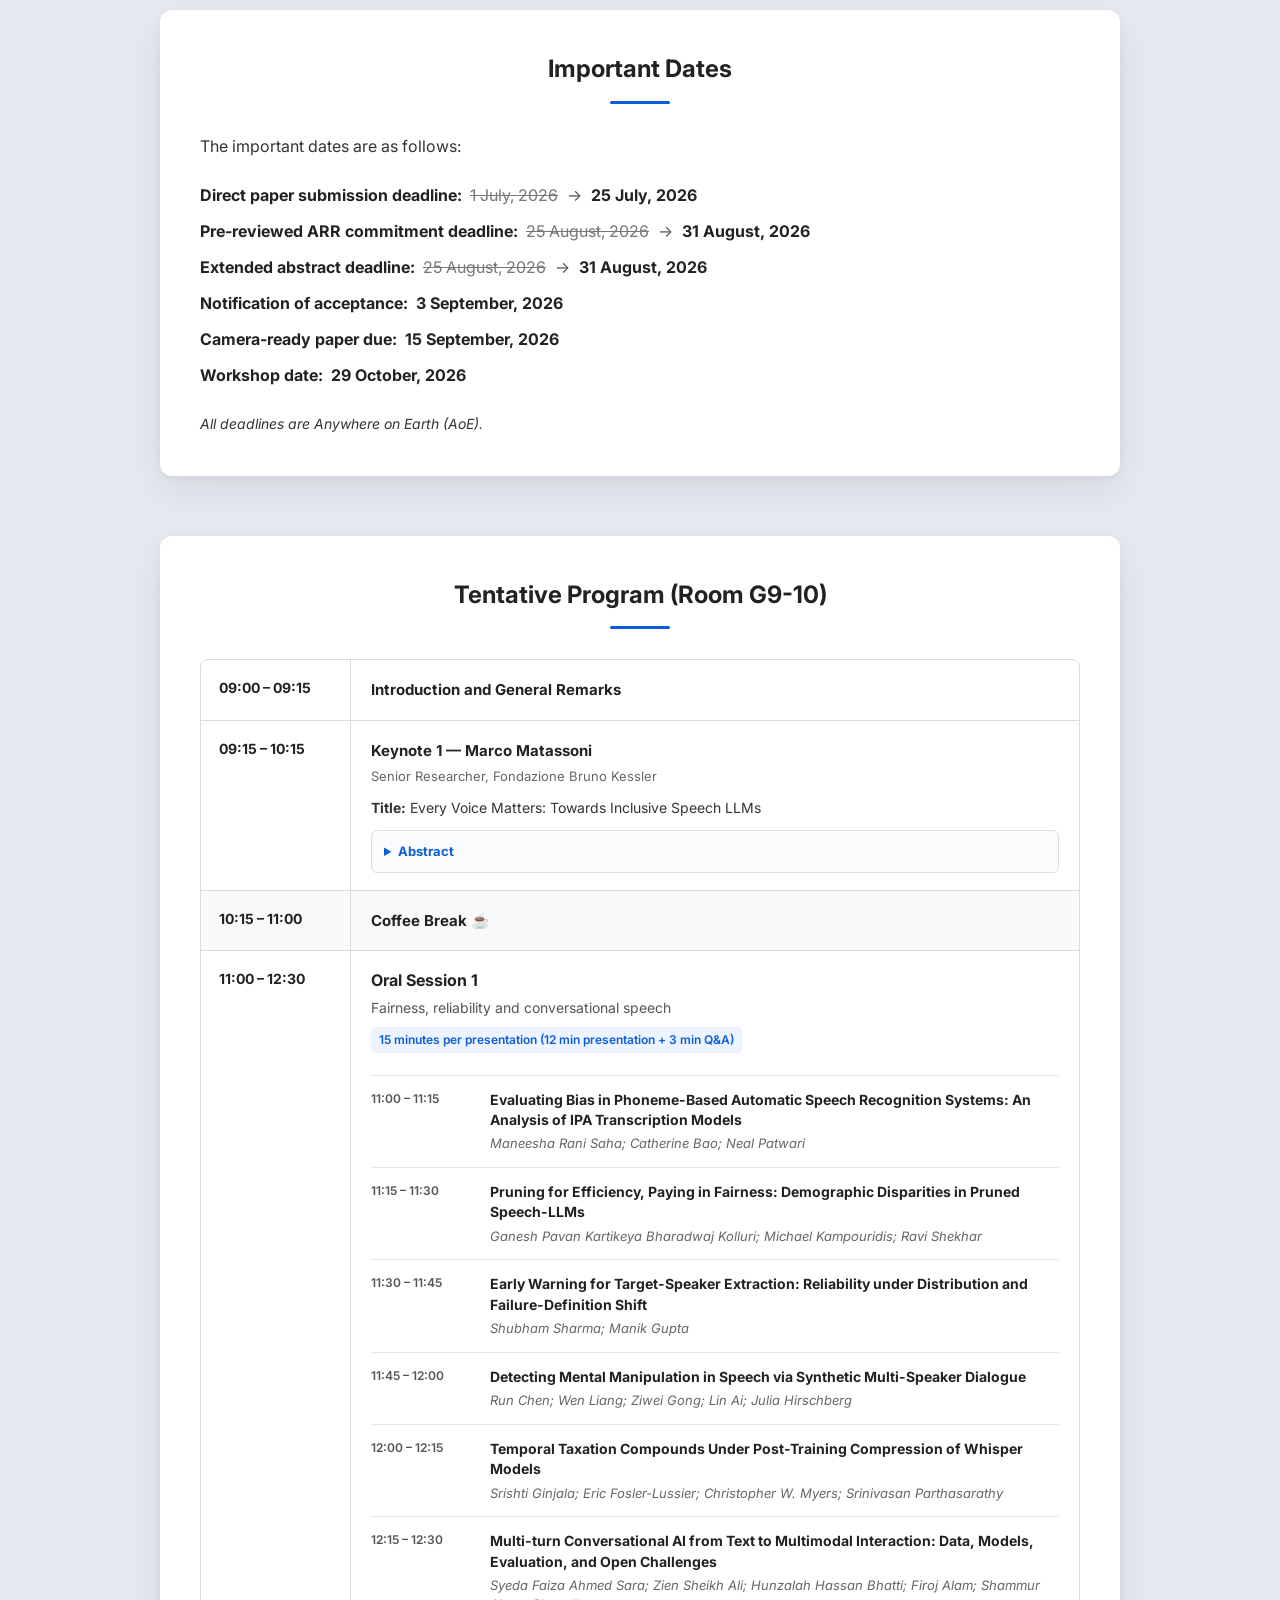
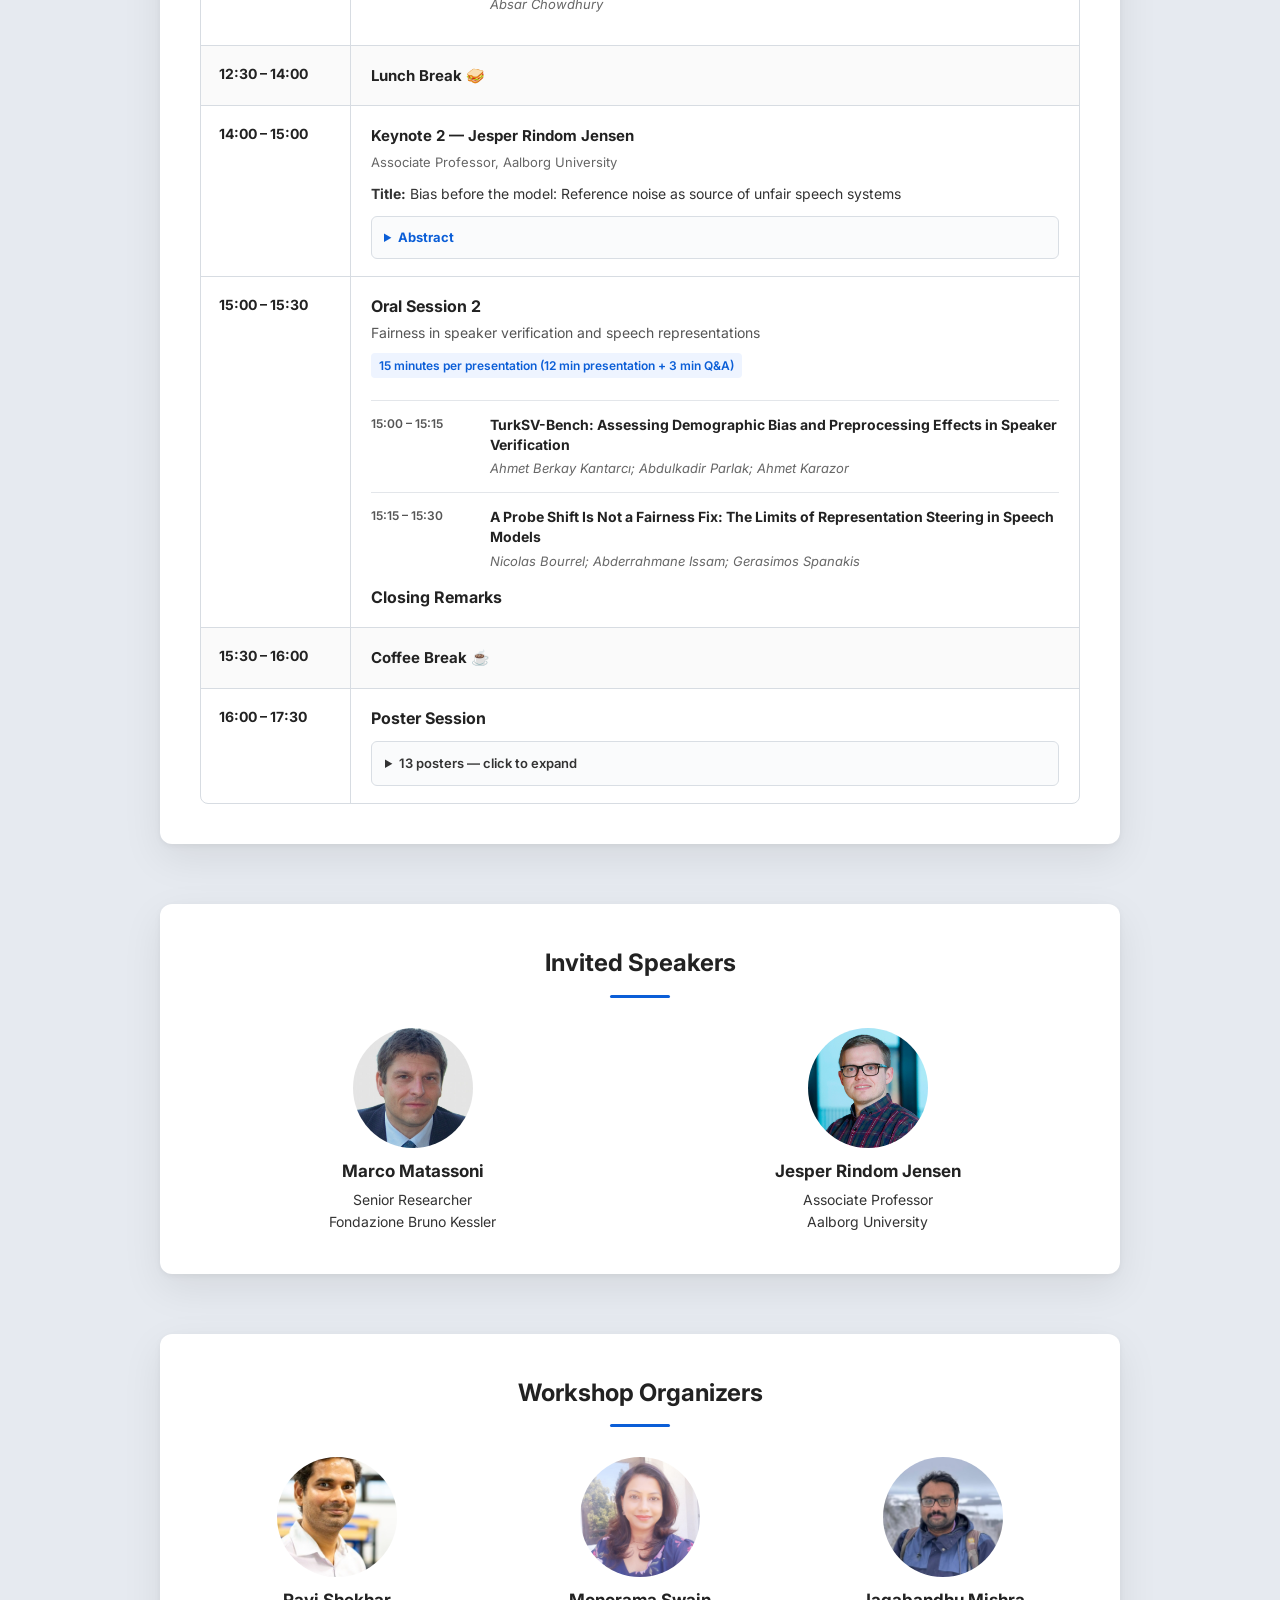
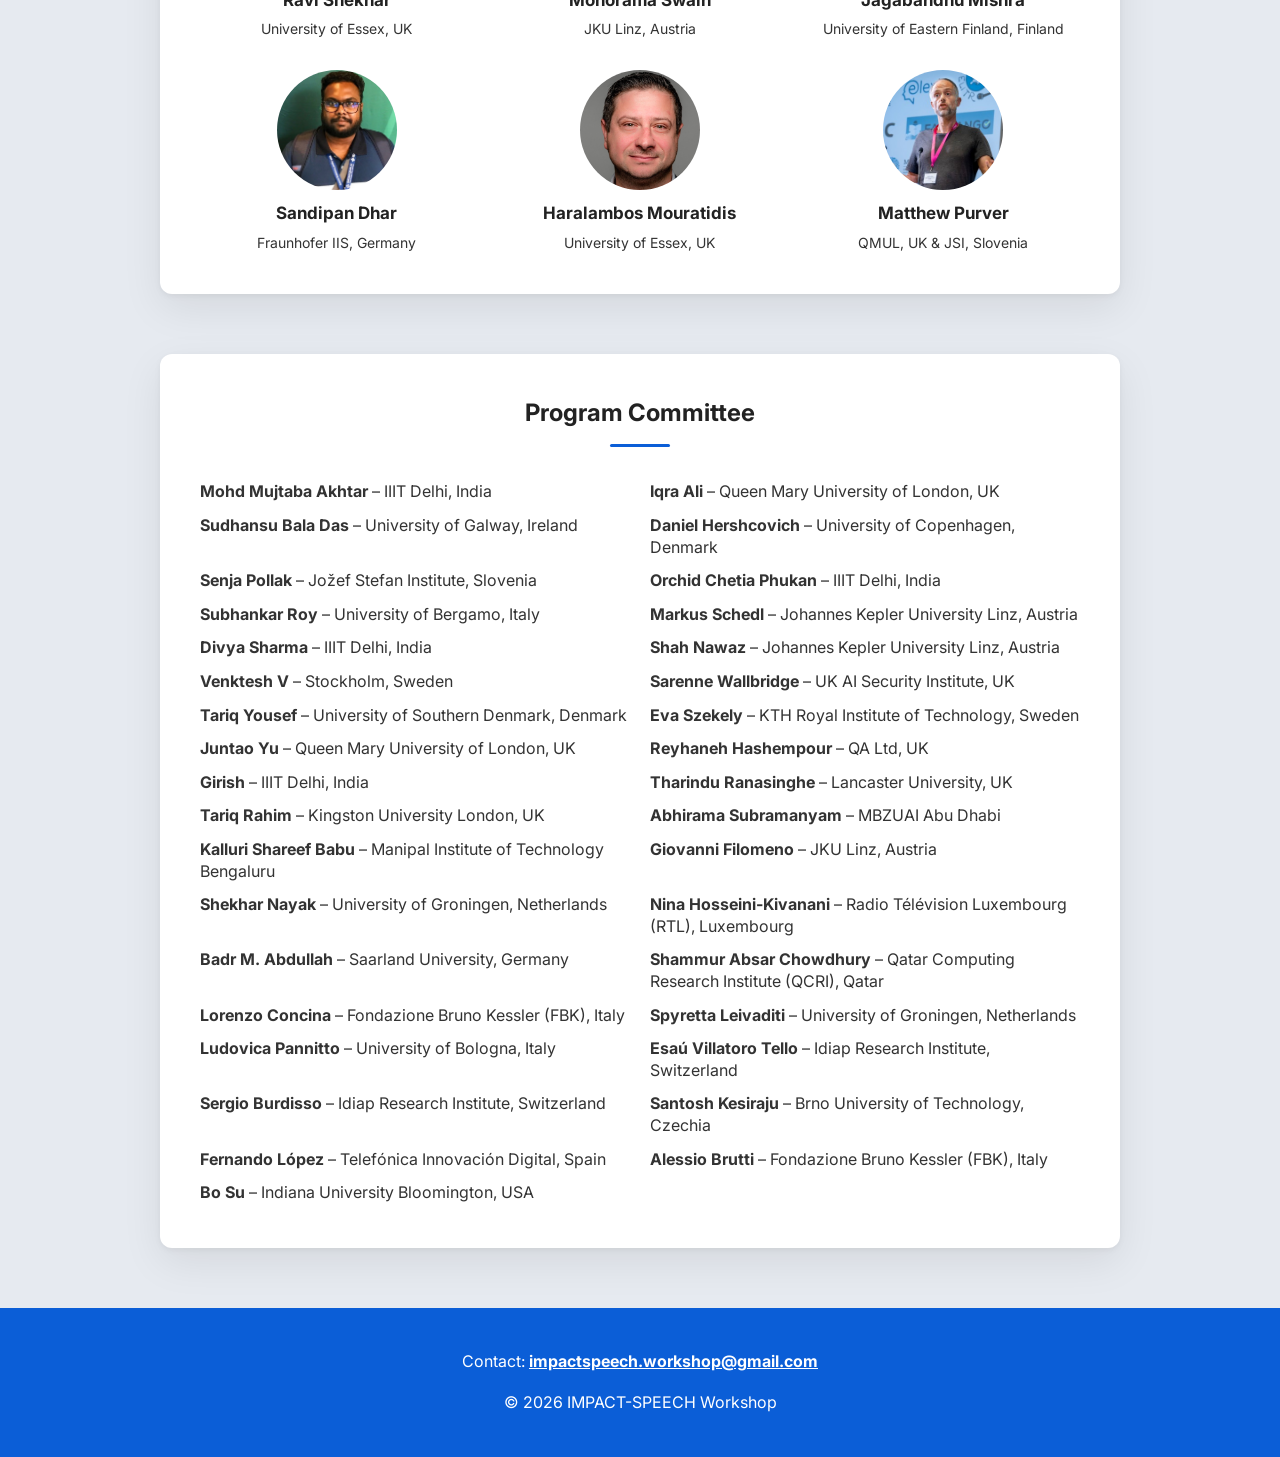
==== commit a824c973: "Update index.html" ====
--- a/index.html
+++ b/index.html
@@ -616,7 +616,7 @@
 
 
 
-<!-- POSTER SESSION 1 -->
+<!-- ORAL SESSION 2 + CLOSING REMARKS -->
 
 <div class="program-row">
 
@@ -627,9 +627,104 @@
 <div class="program-event">
 
 <div class="session-title">
-Poster Session 1
-</div>
-
+Oral Session 2
+</div>
+
+<div class="session-description">
+Fairness in speaker verification and speech representations
+</div>
+
+<div class="session-note">
+15 minutes per presentation (12 min presentation + 3 min Q&amp;A)
+</div>
+
+<div class="oral-list">
+
+<div class="oral-item">
+
+<div class="oral-time">
+15:00 – 15:15
+</div>
+
+<div class="oral-details">
+
+<strong>
+TurkSV-Bench:
+Assessing Demographic Bias and Preprocessing Effects in Speaker Verification
+</strong>
+
+<span>
+Ahmet Berkay Kantarcı; Abdulkadir Parlak; Ahmet Karazor
+</span>
+
+</div>
+
+</div>
+
+<div class="oral-item">
+
+<div class="oral-time">
+15:15 – 15:30
+</div>
+
+<div class="oral-details">
+
+<strong>
+A Probe Shift Is Not a Fairness Fix:
+The Limits of Representation Steering in Speech Models
+</strong>
+
+<span>
+Nicolas Bourrel; Abderrahmane Issam; Gerasimos Spanakis
+</span>
+
+</div>
+
+</div>
+
+</div>
+
+<div class="closing-inline">
+<strong>Closing Remarks</strong>
+</div>
+
+</div>
+
+</div>
+
+
+<!-- COFFEE BREAK -->
+
+<div class="program-row program-break">
+
+<div class="program-time">
+15:30 – 16:00
+</div>
+
+<div class="program-event">
+
+<strong>
+Coffee Break ☕
+</strong>
+
+</div>
+
+</div>
+
+
+<!-- POSTER SESSION -->
+
+<div class="program-row">
+
+<div class="program-time">
+16:00 – 17:30
+</div>
+
+<div class="program-event">
+
+<div class="session-title">
+Poster Session
+</div>
 
 <details class="poster-box">
 
@@ -637,9 +732,7 @@
 13 posters — click to expand
 </summary>
 
-
 <div class="poster-content">
-
 
 <div class="poster-paper">
 <strong>
@@ -649,7 +742,6 @@
 <span>Heejoon Koo</span>
 </div>
 
-
 <div class="poster-paper">
 <strong>
 AIP-Speech: Auditing Speech LLM Robustness to Background Interference
@@ -660,7 +752,6 @@
 </span>
 </div>
 
-
 <div class="poster-paper">
 <strong>
 When How You Speak Changes What Models Refuse:
@@ -671,7 +762,6 @@
 </span>
 </div>
 
-
 <div class="poster-paper">
 <strong>
 What Drives Dialectal Jailbreaks?
@@ -682,7 +772,6 @@
 </span>
 </div>
 
-
 <div class="poster-paper">
 <strong>
 KanAdapter: A Kolmogorov-Arnold Network-based Plug-and-Play Module
@@ -693,7 +782,6 @@
 </span>
 </div>
 
-
 <div class="poster-paper">
 <strong>
 Zero-Shot Spoken Language Understanding with SLAM-ASR:
@@ -705,7 +793,6 @@
 </span>
 </div>
 
-
 <div class="poster-paper">
 <strong>
 Auditing Spoken Correction Uptake and Retention in Speech LLMs
@@ -714,7 +801,6 @@
 Yoonhyuk Choi
 </span>
 </div>
-
 
 <div class="poster-paper">
 <strong>
@@ -726,7 +812,6 @@
 </span>
 </div>
 
-
 <div class="poster-paper">
 <strong>
 Responsible Benchmarking of Fairness for Automatic Speech Recognition
@@ -737,7 +822,6 @@
 </span>
 </div>
 
-
 <div class="poster-paper">
 <strong>
 Dialect Gaps in Tamil Speech Recognition:
@@ -748,7 +832,6 @@
 </span>
 </div>
 
-
 <div class="poster-paper">
 <strong>
 Evaluating WhisperX Transcriptions of Korean Child-Directed Speech
@@ -760,7 +843,6 @@
 </span>
 </div>
 
-
 <div class="poster-paper">
 <strong>
 Personalization Without Stereotyping:
@@ -772,7 +854,6 @@
 </span>
 </div>
 
-
 <div class="poster-paper">
 <strong>
 Steering ASR systems towards domain adaptation and personalization
@@ -783,166 +864,9 @@
 </span>
 </div>
 
-
 </div>
 
 </details>
-
-</div>
-
-</div>
-
-
-
-<!-- COFFEE BREAK -->
-
-<div class="program-row program-break">
-
-<div class="program-time">
-15:30 – 16:00
-</div>
-
-<div class="program-event">
-
-<strong>
-Coffee Break ☕
-</strong>
-
-</div>
-
-</div>
-
-
-
-<!-- POSTER SESSION 2 -->
-
-<div class="program-row">
-
-<div class="program-time">
-16:00 – 16:30
-</div>
-
-<div class="program-event">
-
-<div class="session-title">
-Poster Session 2
-</div>
-
-
-<details class="poster-box">
-
-<summary>
-13 posters — same lineup as Poster Session 1
-</summary>
-
-<div class="poster-content">
-
-<p class="poster-session-note">
-The same accepted poster papers will be presented during Poster Session 2.
-</p>
-
-</div>
-
-</details>
-
-</div>
-
-</div>
-
-
-
-<!-- ORAL SESSION 2 -->
-
-<div class="program-row">
-
-<div class="program-time">
-16:30 – 17:00
-</div>
-
-<div class="program-event">
-
-<div class="session-title">
-Oral Session 2
-</div>
-
-<div class="session-description">
-Fairness in speaker verification and speech representations
-</div>
-
-<div class="session-note">
-15 minutes per presentation (12 min presentation + 3 min Q&amp;A)
-</div>
-
-
-<div class="oral-list">
-
-
-<div class="oral-item">
-
-<div class="oral-time">
-16:30 – 16:45
-</div>
-
-<div class="oral-details">
-
-<strong>
-TurkSV-Bench:
-Assessing Demographic Bias and Preprocessing Effects in Speaker Verification
-</strong>
-
-<span>
-Ahmet Berkay Kantarcı; Abdulkadir Parlak; Ahmet Karazor
-</span>
-
-</div>
-
-</div>
-
-
-
-<div class="oral-item">
-
-<div class="oral-time">
-16:45 – 17:00
-</div>
-
-<div class="oral-details">
-
-<strong>
-A Probe Shift Is Not a Fairness Fix:
-The Limits of Representation Steering in Speech Models
-</strong>
-
-<span>
-Nicolas Bourrel; Abderrahmane Issam; Gerasimos Spanakis
-</span>
-
-</div>
-
-</div>
-
-
-</div>
-
-</div>
-
-</div>
-
-
-
-<!-- CLOSING -->
-
-<div class="program-row">
-
-<div class="program-time">
-17:00 – 17:15
-</div>
-
-<div class="program-event">
-
-<strong>
-Closing Remarks
-</strong>
 
 </div>
 
